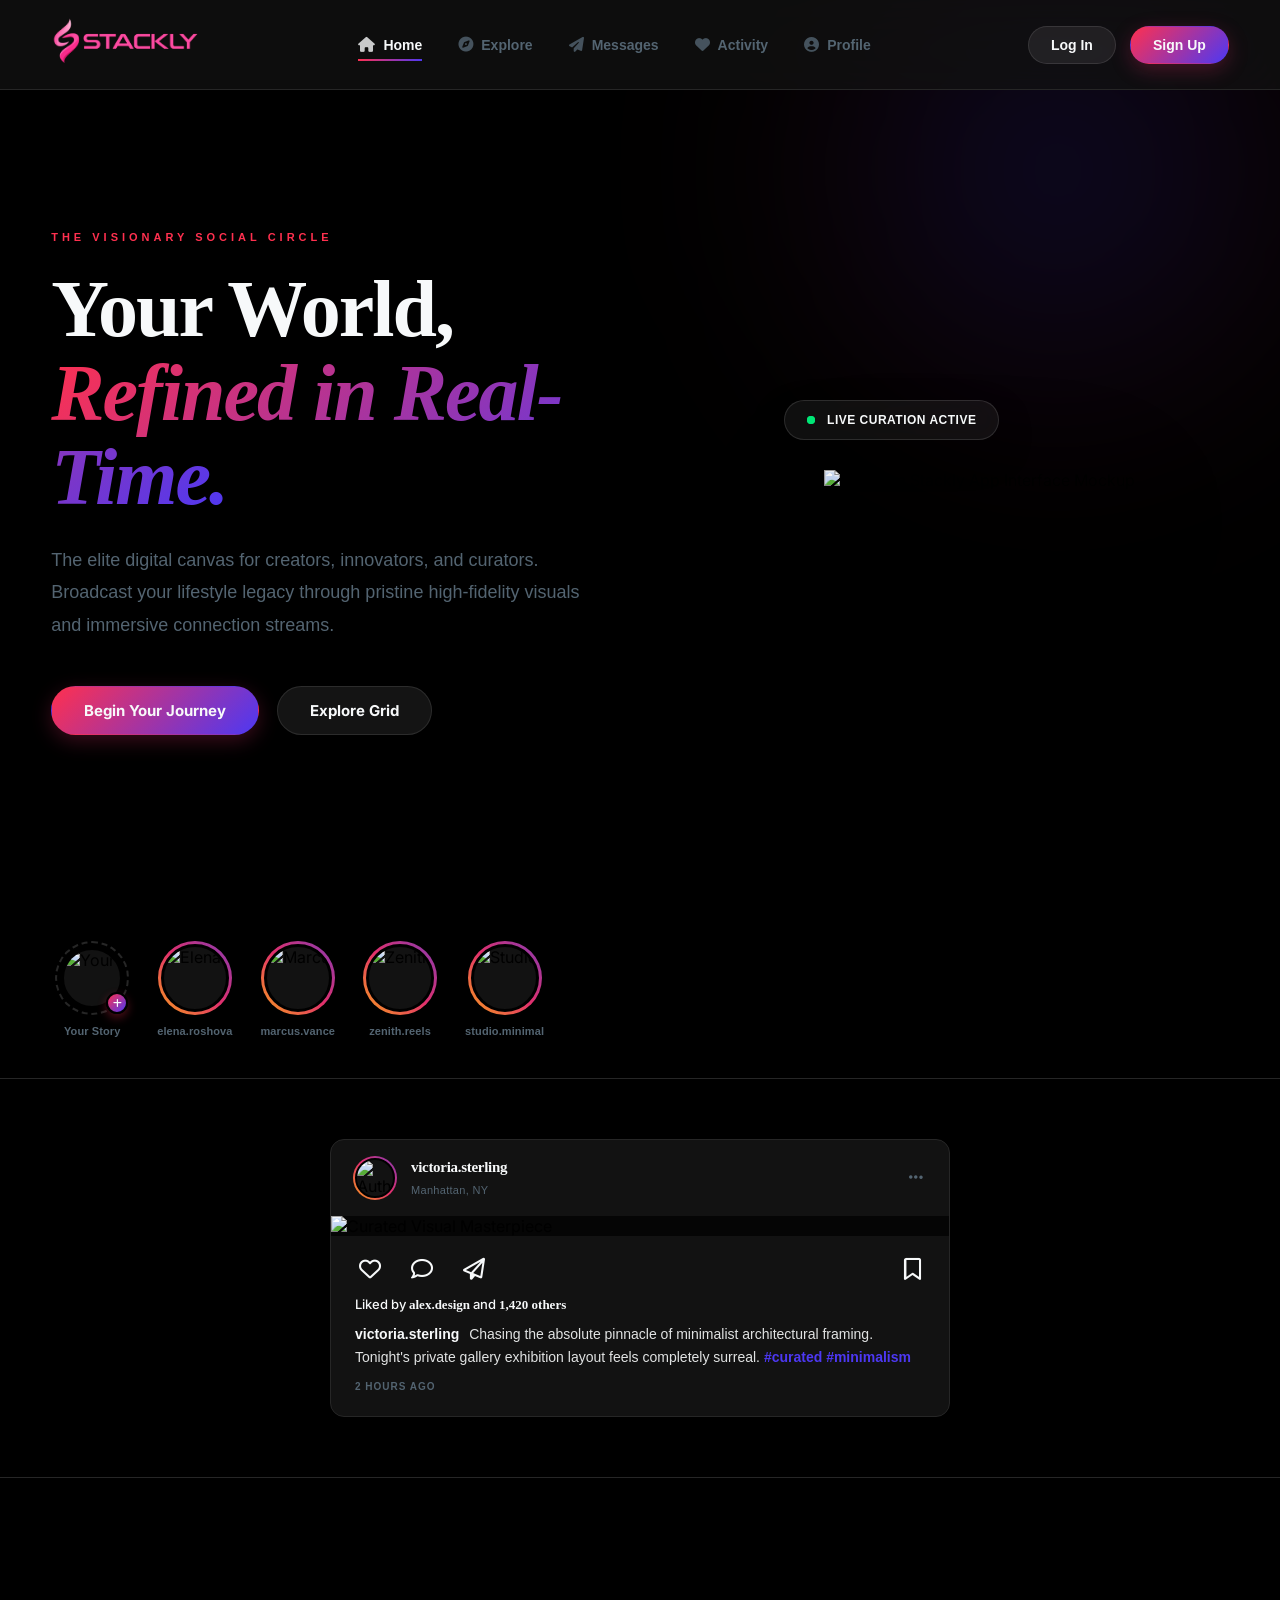
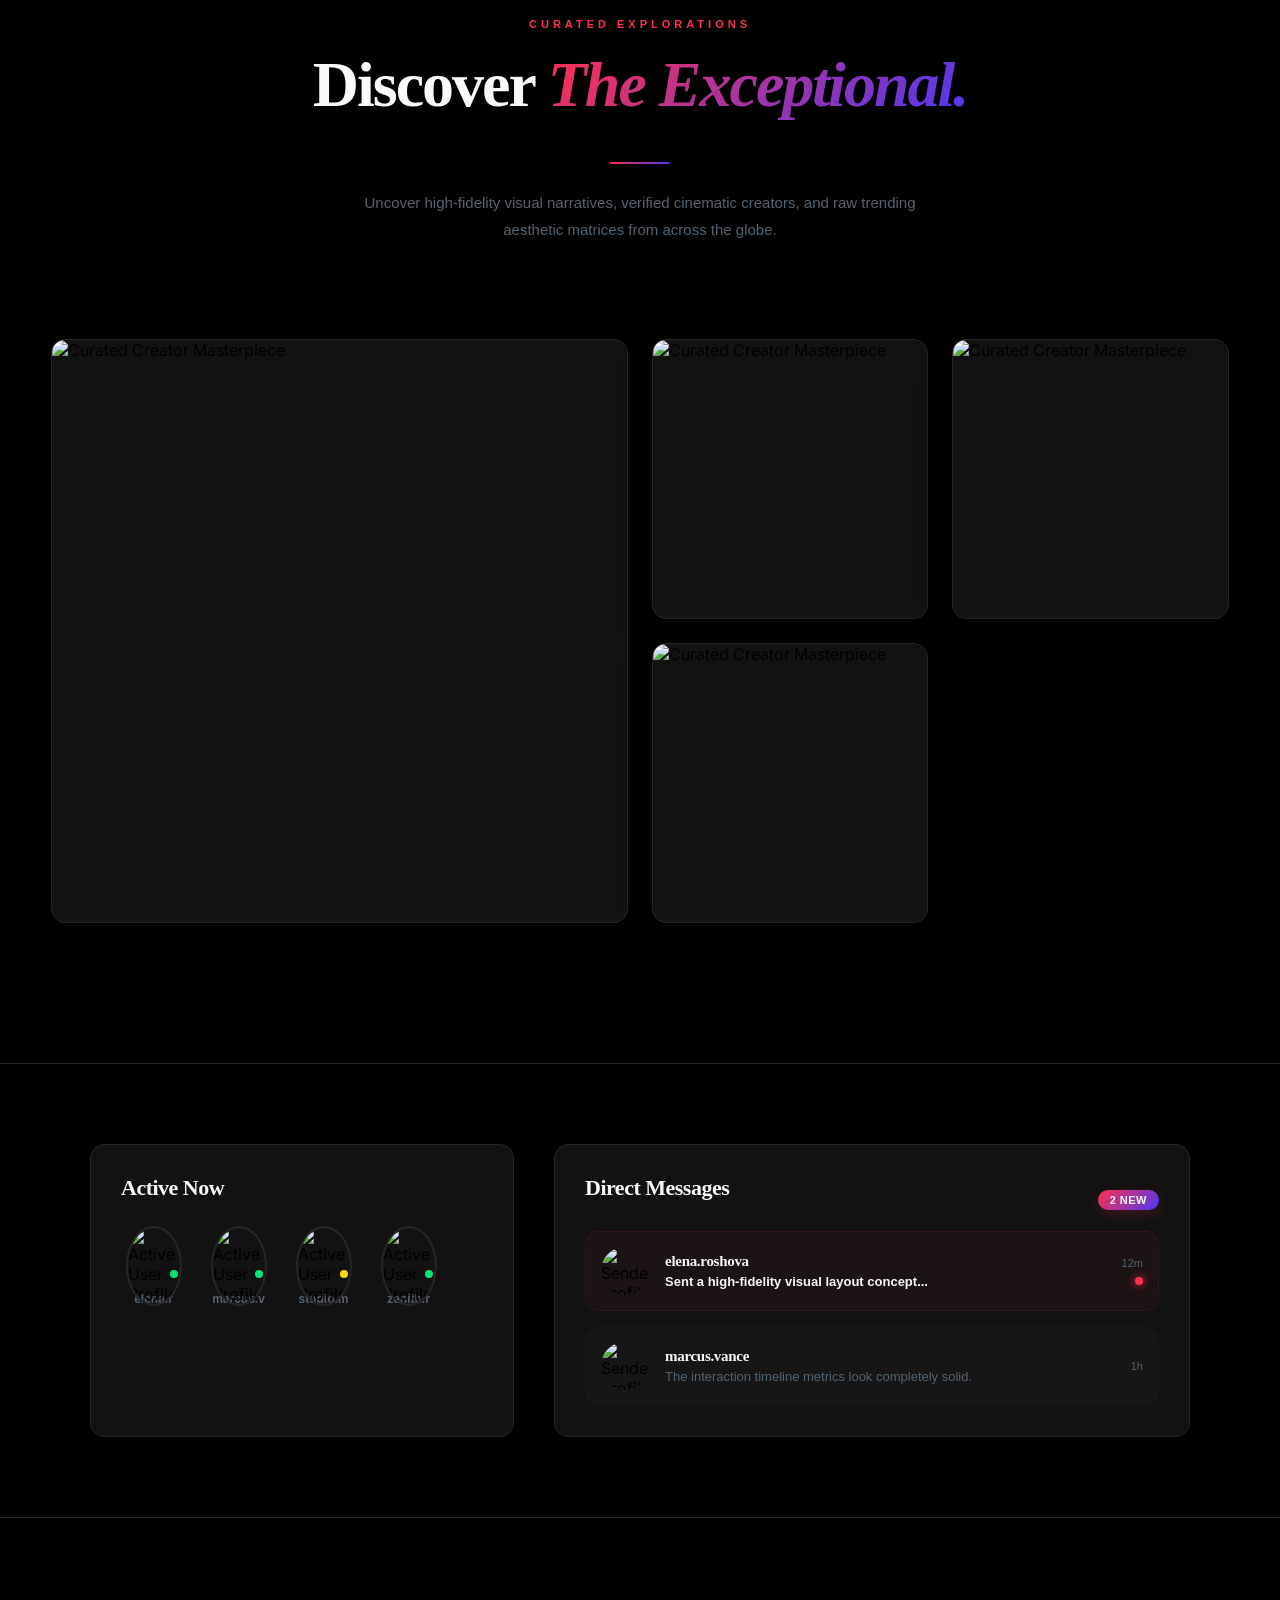
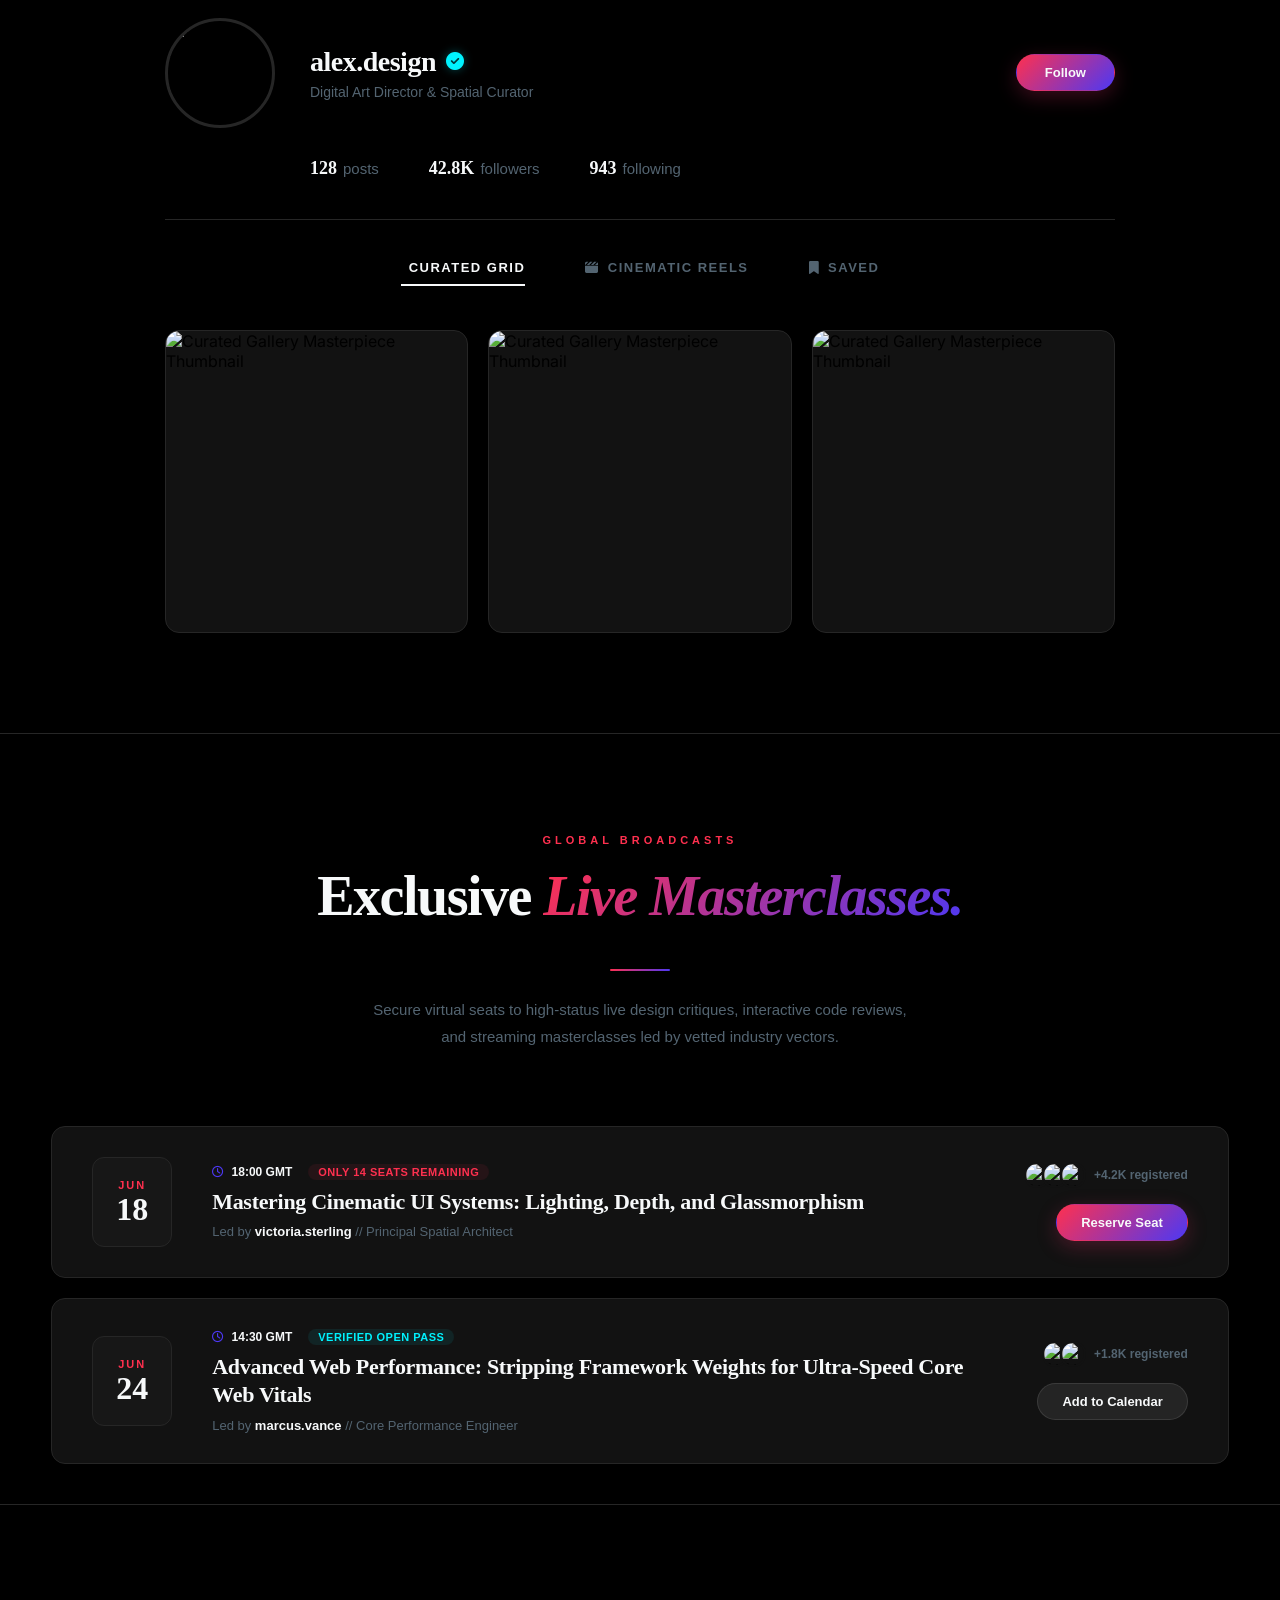
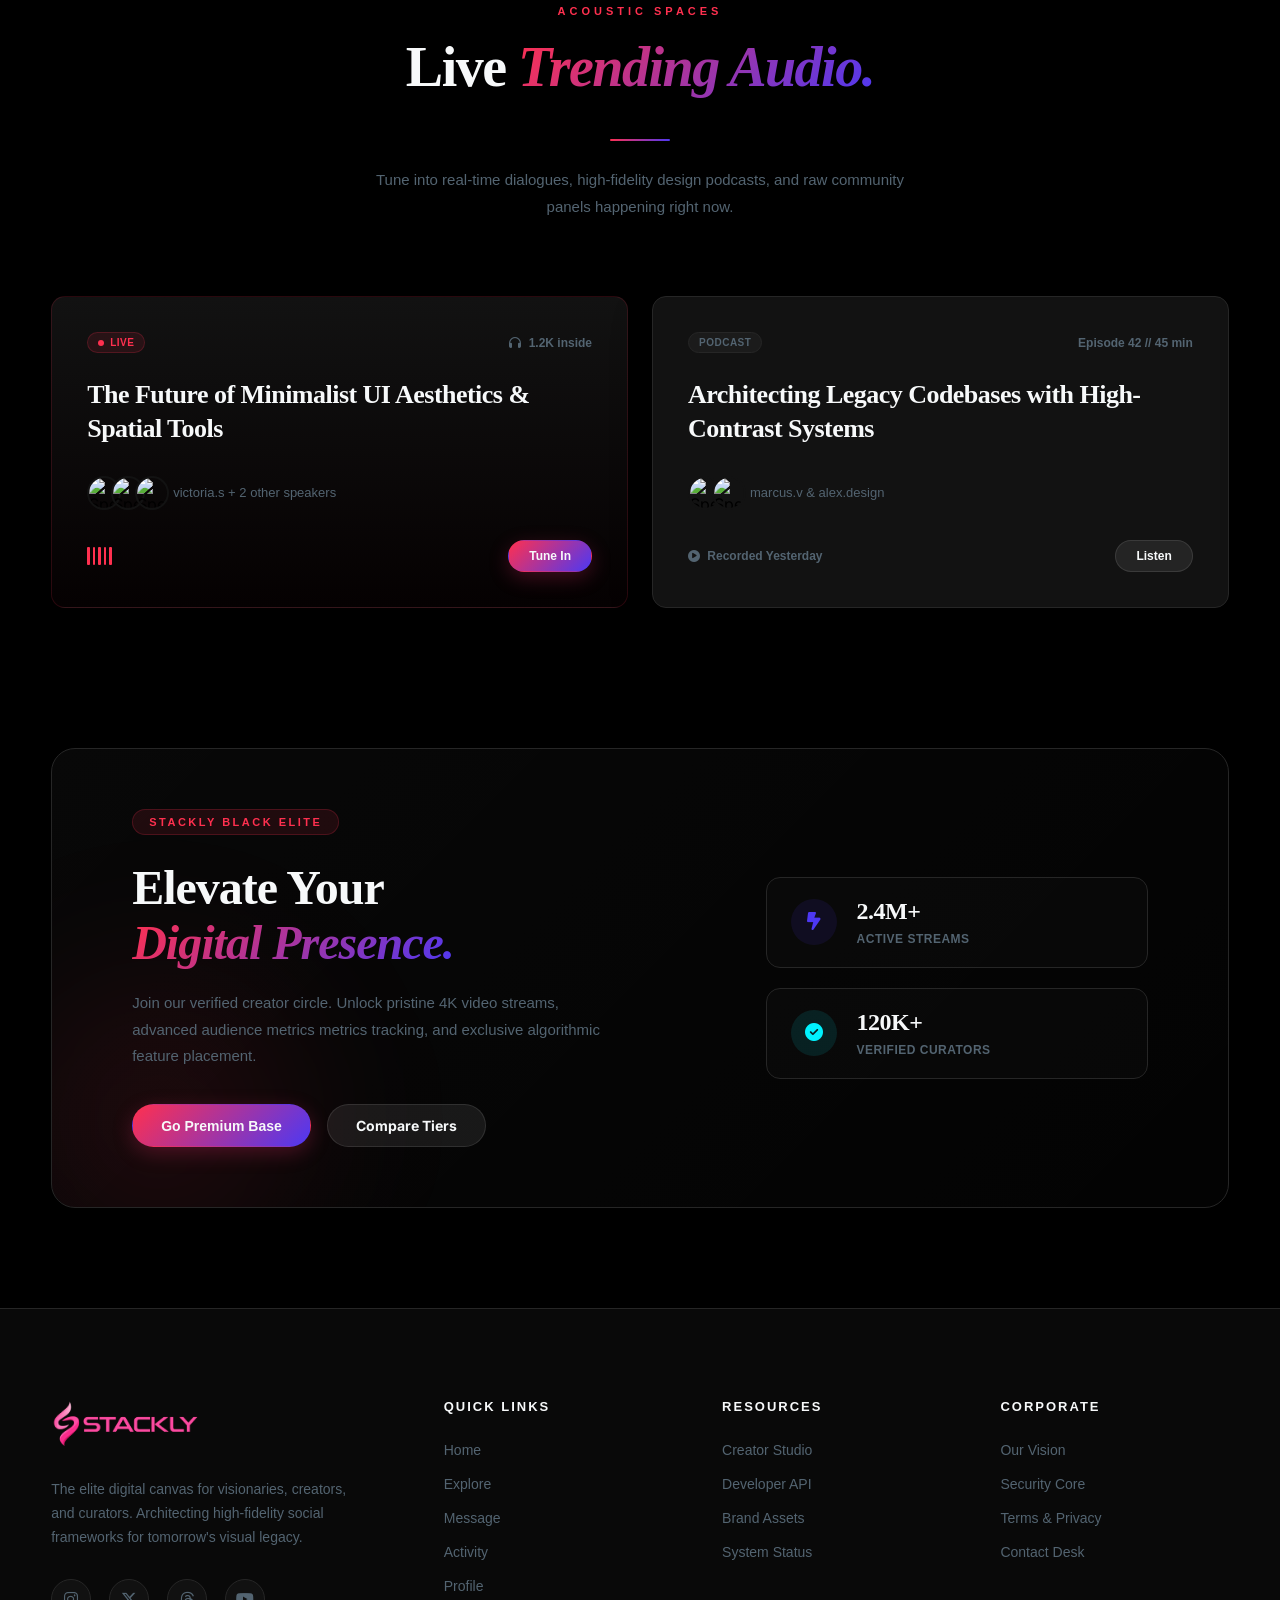
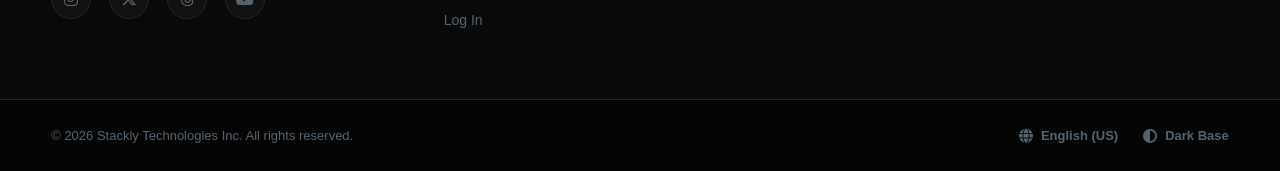
==== home 2/index.html @ 76b760c0 "Add files via upload" ====
<!DOCTYPE html>
<html lang="en">
<head>
    <meta charset="UTF-8">
  <meta name="viewport" content="width=device-width, initial-scale=1.0">
  <title>Social Media</title>
  <link rel="icon" href="../assets/bg remove.webp">

  <link rel="stylesheet" href="style.css">
  <link rel="stylesheet" href="./root.css">

  <link href="https://fonts.googleapis.com/icon?family=Material+Icons" rel="stylesheet">
  <link rel="stylesheet" href="https://cdnjs.cloudflare.com/ajax/libs/font-awesome/6.5.1/css/all.min.css">

  <link href="https://unpkg.com/aos@2.3.4/dist/aos.css" rel="stylesheet">
</head>
<body>


<!-- PREMIUM LUXURY APPLICATION NAVIGATION CANVAS -->
<header class="app-premium-header">
    <div class="header-glass-backdrop">
        <div class="header-layout-wrapper">
            
            <!-- Luxury Branding Anchor -->
            <div class="app-logo-node">
                <a href="index.html" class="app-logo-title">
                    <img src="../assets/pink.webp" alt="logo" width="150px" height="50px">
                </a>
            </div>

            <!-- Central Navigation Path Matrix -->
            <nav class="app-navigation-deck">
                <a href="index.html" class="app-nav-link active-link-token"><i class="fa-solid fa-house"></i> Home</a>
                <a href="explore.html" class="app-nav-link"><i class="fa-solid fa-compass"></i> Explore</a>
                <a href="message.html" class="app-nav-link"><i class="fa-solid fa-paper-plane"></i> Messages</a>
                <a href="activity.html" class="app-nav-link"><i class="fa-solid fa-heart"></i> Activity</a>
                <a href="profile.html" class="app-nav-link"><i class="fa-solid fa-circle-user"></i> Profile</a>
            </nav>

            <!-- Right Profile Utility & Call-To-Actions Desk -->
            <div class="app-action-desk">
                <a href="log.html" class="btn-social-base btn-app-secondary">Log In</a>
                <a href="log.html" class="btn-social-base btn-app-primary">Sign Up</a>
                
                <!-- Modern Minimalist Mobile Menu Toggle Vector Button -->
                <button class="mobile-menu-hamburger" id="mobileHamburger" aria-label="Toggle App Navigation Menu">
                    <span class="burger-bar-line"></span>
                    <span class="burger-bar-line"></span>
                    <span class="burger-bar-line"></span>
                </button>
            </div>

        </div>
    </div>
</header>








<!-- ULTRA-PREMIUM DIGITAL CANVAS HERO STAGE -->
<section class="app-premium-hero">
    <!-- Sophisticated Deep Ambient Lighting Mesh -->
    <div class="hero-atmospheric-glow"></div>
    
    <div class="hero-layout-wrapper">
        
        <!-- Left Column: High-Status Editorial Text Panel Deck -->
        <div class="hero-narrative-deck" data-aos="fade-up" data-aos-duration="1200">
            <span class="hero-micro-tag">The Visionary Social Circle</span>
            <h1 class="hero-title">Your World, <br><span>Refined in Real-Time.</span></h1>
            <p class="hero-description">
                The elite digital canvas for creators, innovators, and curators. Broadcast your lifestyle legacy through pristine high-fidelity visuals and immersive connection streams.
            </p>
            <div class="hero-action-row">
                <a href="#" class="btn-social-base btn-app-primary">Begin Your Journey</a>
                <a href="#" class="btn-social-base btn-app-secondary">Explore Grid</a>
            </div>
        </div>

        <!-- Right Column: Asymmetric Floating App Interface Mockup Frame -->
        <div class="hero-visual-canvas" data-aos="fade-left" data-aos-delay="200" data-aos-duration="1200">
            <div class="mockup-frame-container">
                <img src="./hero-phone-mockup.webp" alt="Premium Stackly App Interface Mockup" class="floating-ui-frame">
                <!-- Interactive Gloss Floating Metric Indicator Badge -->
                <div class="hero-floating-badge-glass" data-aos="zoom-in" data-aos-delay="600">
                    <div class="badge-pulse-node"></div>
                    <span>Live Curation Active</span>
                </div>
            </div>
        </div>

    </div>
</section>









<!-- ULTRA-PREMIUM ACTIVE STORY CAROUSEL TRAY -->
<section class="app-premium-stories">
    <div class="stories-layout-wrapper">
        <div class="stories-container">
            
            <!-- Story Node 1 (Me/Create Slot) -->
            <div class="story-node" data-aos="fade-up" data-aos-duration="800">
                <div class="user-story-ring creator-add-state">
                    <img src="./avatar1.webp" alt="Your Profile Status">
                    <div class="create-badge-plus"><i class="fa-solid fa-plus"></i></div>
                </div>
                <span class="story-user-name">Your Story</span>
            </div>

            <!-- Story Node 2 -->
            <div class="story-node" data-aos="fade-up" data-aos-duration="800" data-aos-delay="100">
                <div class="user-story-ring">
                    <img src="./avatar2.webp" alt="Elena Roshova Profile Status">
                </div>
                <span class="story-user-name">elena.roshova</span>
            </div>

            <!-- Story Node 3 -->
            <div class="story-node" data-aos="fade-up" data-aos-duration="800" data-aos-delay="200">
                <div class="user-story-ring">
                    <img src="./avatar3.webp" alt="Marcus Vance Profile Status">
                </div>
                <span class="story-user-name">marcus.vance</span>
            </div>

            <!-- Story Node 4 -->
            <div class="story-node" data-aos="fade-up" data-aos-duration="800" data-aos-delay="300">
                <div class="user-story-ring">
                    <img src="./avatar4.webp" alt="Zenith Reels Profile Status">
                </div>
                <span class="story-user-name">zenith.reels</span>
            </div>

            <!-- Story Node 5 -->
            <div class="story-node" data-aos="fade-up" data-aos-duration="800" data-aos-delay="400">
                <div class="user-story-ring">
                    <img src="./avatar1.webp" alt="Studio Minimal Profile Status">
                </div>
                <span class="story-user-name">studio.minimal</span>
            </div>

        </div>
    </div>
</section>








<!-- ULTRA-PREMIUM SOCIAL MEDIA FEED CARD MATRIX -->
<section class="app-feed-matrix">
    <div class="feed-layout-track">

        <!-- Individual Social Post Card Frame Container -->
        <div class="app-feed-card" data-aos="fade-up" data-aos-duration="1000">
            
            <!-- Post Header Identity Row -->
            <div class="card-identity-header">
                <div class="user-story-ring miniature-ring-state">
                    <img src="./avatar2.webp" alt="Author Identity View">
                </div>
                <div class="identity-meta">
                    <h4>victoria.sterling</h4>
                    <span>Manhattan, NY</span>
                </div>
                <button class="card-utility-trigger" aria-label="Post Action Utilities">
                    <i class="fa-solid fa-ellipsis"></i>
                </button>
            </div>

            <!-- Core Uploaded Media Asset Viewport Wrapper -->
            <div class="card-media-display" id="postMediaFrame">
                <img src="./premium-post-asset.webp" alt="Curated Visual Masterpiece" class="main-uploaded-media">
                <!-- Large Center Overlay Icon for Animated Pop Effects -->
                <div class="center-heart-overlay"><i class="fa-solid fa-heart"></i></div>
            </div>

            <!-- Interactive Metrics & Action Control Desk Row -->
            <div class="card-interaction-bar">
                <div class="left-actions-group">
                    <button class="interaction-btn btn-like" id="likeButton" aria-label="Like Post">
                        <i class="fa-regular fa-heart"></i>
                    </button>
                    <button class="interaction-btn" aria-label="Comment on Post">
                        <i class="fa-regular fa-comment"></i>
                    </button>
                    <button class="interaction-btn" aria-label="Share Post">
                        <i class="fa-regular fa-paper-plane"></i>
                    </button>
                </div>
                <button class="interaction-btn bookmark-btn" aria-label="Bookmark Post">
                    <i class="fa-regular fa-bookmark"></i>
                </button>
            </div>

            <!-- Post Text Narrative Caption Content Deck -->
            <div class="card-caption-deck">
                <div class="likes-count-tracking">Liked by <span>alex.design</span> and <span>1,420 others</span></div>
                <p class="caption-text-body">
                    <strong>victoria.sterling</strong> Chasing the absolute pinnacle of minimalist architectural framing. Tonight's private gallery exhibition layout feels completely surreal. <span>#curated #minimalism</span>
                </p>
                <div class="timestamp-tracking-node">2 HOURS AGO</div>
            </div>

        </div>

    </div>
</section>









<!-- ULTRA-PREMIUM DISCOVER MATRIX GRID -->
<section class="app-discover-canvas">
    
    <!-- Perfectly Centered Luxury Section Header Deck -->
    <div class="discover-header-deck" data-aos="fade-up" data-aos-duration="1000">
        <span class="discover-micro-tag">Curated Explorations</span>
        <h2>Discover <span>The Exceptional.</span></h2>
        <div class="discover-line-separator"></div>
        <p>Uncover high-fidelity visual narratives, verified cinematic creators, and raw trending aesthetic matrices from across the globe.</p>
    </div>

    <!-- Asymmetric Luxury Discovery Grid Matrix -->
    <div class="discover-grid-matrix">

        <!-- Grid Creator Item 1 (Oversized Highlight Feature Box) -->
        <div class="discover-grid-item feature-large-item" data-aos="zoom-in" data-aos-duration="1000">
            <img src="./discover-asset1.webp" alt="Curated Creator Masterpiece" class="discover-media">
            <div class="discover-card-overlay">
                <div class="creator-badge-meta">
                    <img src="./avatar2.webp" alt="Creator Profile" class="creator-avatar-micro">
                    <div class="creator-name-stack">
                        <h4>elena.roshova</h4>
                        <span>Active Stream // Live Now</span>
                    </div>
                </div>
                <button class="btn-social-base btn-app-primary micro-btn-token">View Live</button>
            </div>
        </div>

        <!-- Grid Creator Item 2 -->
        <div class="discover-grid-item" data-aos="fade-up" data-aos-duration="1000" data-aos-delay="100">
            <img src="./discover-asset2.webp" alt="Curated Creator Masterpiece" class="discover-media">
            <div class="discover-card-overlay">
                <div class="creator-badge-meta">
                    <img src="./avatar3.webp" alt="Creator Profile" class="creator-avatar-micro">
                    <div class="creator-name-stack">
                        <h4>marcus.vance</h4>
                        <span>14.2K Interactions</span>
                    </div>
                </div>
            </div>
        </div>

        <!-- Grid Creator Item 3 -->
        <div class="discover-grid-item" data-aos="fade-up" data-aos-duration="1000" data-aos-delay="200">
            <img src="./discover-asset3.webp" alt="Curated Creator Masterpiece" class="discover-media">
            <div class="discover-card-overlay">
                <div class="creator-badge-meta">
                    <img src="./avatar1.webp" alt="Creator Profile" class="creator-avatar-micro">
                    <div class="creator-name-stack">
                        <h4>studio.minimal</h4>
                        <span>Trending Aesthetic</span>
                    </div>
                </div>
            </div>
        </div>

        <!-- Grid Creator Item 4 -->
        <div class="discover-grid-item" data-aos="fade-up" data-aos-duration="1000" data-aos-delay="300">
            <img src="./discover-asset4.webp" alt="Curated Creator Masterpiece" class="discover-media">
            <div class="discover-card-overlay">
                <div class="creator-badge-meta">
                    <img src="./avatar4.webp" alt="Creator Profile" class="creator-avatar-micro">
                    <div class="creator-name-stack">
                        <h4>zenith.reels</h4>
                        <span>Cinematic Cut</span>
                    </div>
                </div>
            </div>
        </div>

    </div>
</section>








<!-- ULTRA-PREMIUM LIVE CONNECT INTERACTION HUB -->
<section class="app-messaging-canvas">
    <div class="messaging-layout-wrapper">
        
        <!-- Left Wing: Active Online Connections Row Panel -->
        <div class="active-connections-deck" data-aos="fade-right" data-aos-duration="1000">
            <h3 class="messaging-panel-title">Active Now</h3>
            <div class="connections-scroll-track">
                
                <!-- Connection Item 1 -->
                <div class="connection-status-node">
                    <div class="avatar-status-wrapper">
                        <img src="./avatar2.webp" alt="Active User Profile" class="status-avatar">
                        <div class="status-indicator-dot online-state"></div>
                    </div>
                    <span class="connection-user-tag">elena.r</span>
                </div>

                <!-- Connection Item 2 -->
                <div class="connection-status-node">
                    <div class="avatar-status-wrapper">
                        <img src="./avatar3.webp" alt="Active User Profile" class="status-avatar">
                        <div class="status-indicator-dot online-state"></div>
                    </div>
                    <span class="connection-user-tag">marcus.v</span>
                </div>

                <!-- Connection Item 3 -->
                <div class="connection-status-node">
                    <div class="avatar-status-wrapper">
                        <img src="./avatar1.webp" alt="Active User Profile" class="status-avatar">
                        <div class="status-indicator-dot away-state"></div>
                    </div>
                    <span class="connection-user-tag">studio.m</span>
                </div>

                <!-- Connection Item 4 -->
                <div class="connection-status-node">
                    <div class="avatar-status-wrapper">
                        <img src="./avatar4.webp" alt="Active User Profile" class="status-avatar">
                        <div class="status-indicator-dot online-state"></div>
                    </div>
                    <span class="connection-user-tag">zenith.r</span>
                </div>

            </div>
        </div>

        <!-- Right Wing: Curated Inbox Message Pipeline -->
        <div class="inbox-preview-deck" data-aos="fade-left" data-aos-duration="1000">
            <div class="inbox-header-row">
                <h3 class="messaging-panel-title">Direct Messages</h3>
                <span class="unread-requests-badge">2 New</span>
            </div>

            <div class="inbox-stream-track">
                
                <!-- Message Row Item 1 -->
                <div class="inbox-message-row unread-message-state" data-aos="fade-up" data-aos-duration="800" data-aos-anchor-placement="top-bottom">
                    <img src="./avatar2.webp" alt="Sender Profile Avatar" class="inbox-sender-avatar">
                    <div class="message-text-metadata">
                        <h4>elena.roshova</h4>
                        <p class="message-snippet-text">Sent a high-fidelity visual layout concept...</p>
                    </div>
                    <div class="message-metrics-node">
                        <span class="message-timestamp">12m</span>
                        <div class="unread-attention-indicator"></div>
                    </div>
                </div>

                <!-- Message Row Item 2 -->
                <div class="inbox-message-row" data-aos="fade-up" data-aos-duration="800" data-aos-delay="100" data-aos-anchor-placement="top-bottom">
                    <img src="./avatar3.webp" alt="Sender Profile Avatar" class="inbox-sender-avatar">
                    <div class="message-text-metadata">
                        <h4>marcus.vance</h4>
                        <p class="message-snippet-text">The interaction timeline metrics look completely solid.</p>
                    </div>
                    <div class="message-metrics-node">
                        <span class="message-timestamp">1h</span>
                    </div>
                </div>

            </div>
        </div>

    </div>
</section>









<!-- ULTRA-PREMIUM CREATOR PROFILE SHOWCASE CANVAS -->
<section class="app-profile-showcase">
    <div class="profile-layout-wrapper">
        
        <!-- Premium Creator Bio & Stats Matrix Header Deck -->
        <div class="creator-bio-deck" data-aos="fade-up" data-aos-duration="1000">
            <div class="bio-identity-row">
                <img src="./avatar1.webp" alt="Verified Master Creator Profile" class="bio-avatar-large">
                <div class="bio-name-stack">
                    <div class="name-verified-row">
                        <h2>alex.design</h2>
                        <i class="fa-solid fa-circle-check verified-badge-icon" aria-label="Verified Creator Account"></i>
                    </div>
                    <span class="bio-curator-title">Digital Art Director & Spatial Curator</span>
                </div>
                <button class="btn-social-base btn-app-primary bio-follow-btn">Follow</button>
            </div>

            <!-- Precision Metric Layout Counters Group -->
            <div class="bio-stats-counter-row">
                <div class="metric-counter-node"><strong>128</strong> <span>posts</span></div>
                <div class="metric-counter-node"><strong>42.8K</strong> <span>followers</span></div>
                <div class="metric-counter-node"><strong>943</strong> <span>following</span></div>
            </div>
        </div>

        <!-- Classy Minimalist Layout Feed Tab Navigators -->
        <div class="profile-feed-nav-tabs" data-aos="fade-up" data-aos-duration="1000" data-aos-delay="100">
            <button class="tab-trigger-link active-tab-token"><i class="fa-solid fa-grid-2x2"></i> Curated Grid</button>
            <button class="tab-trigger-link"><i class="fa-solid fa-clapperboard"></i> Cinematic Reels</button>
            <button class="tab-trigger-link"><i class="fa-solid fa-bookmark"></i> Saved</button>
        </div>

        <!-- Media Portfolio Thumbnail Matrix Grid -->
        <div class="profile-portfolio-grid">
            
            <!-- Portfolio Item 1 -->
            <div class="portfolio-grid-item" data-aos="zoom-in" data-aos-duration="800" data-aos-delay="100">
                <img src="./discover-asset1.webp" alt="Curated Gallery Masterpiece Thumbnail" class="portfolio-media">
                <div class="portfolio-hover-overlay">
                    <div class="hover-metric-row">
                        <span><i class="fa-solid fa-heart"></i> 3.4K</span>
                        <span><i class="fa-solid fa-comment"></i> 218</span>
                    </div>
                </div>
            </div>

            <!-- Portfolio Item 2 -->
            <div class="portfolio-grid-item" data-aos="zoom-in" data-aos-duration="800" data-aos-delay="200">
                <img src="./discover-asset2.webp" alt="Curated Gallery Masterpiece Thumbnail" class="portfolio-media">
                <div class="portfolio-hover-overlay">
                    <div class="hover-metric-row">
                        <span><i class="fa-solid fa-heart"></i> 1.9K</span>
                        <span><i class="fa-solid fa-comment"></i> 94</span>
                    </div>
                </div>
            </div>

            <!-- Portfolio Item 3 -->
            <div class="portfolio-grid-item" data-aos="zoom-in" data-aos-duration="800" data-aos-delay="300">
                <img src="./discover-asset3.webp" alt="Curated Gallery Masterpiece Thumbnail" class="portfolio-media">
                <div class="portfolio-hover-overlay">
                    <div class="hover-metric-row">
                        <span><i class="fa-solid fa-heart"></i> 5.2K</span>
                        <span><i class="fa-solid fa-comment"></i> 412</span>
                    </div>
                </div>
            </div>

        </div>

    </div>
</section>









<section class="app-events-showcase">
    <div class="events-layout-wrapper">

        <div class="events-header-deck" data-aos="fade-up" data-aos-duration="1000">
            <span class="events-micro-tag">Global Broadcasts</span>
            <h2>Exclusive <span>Live Masterclasses.</span></h2>
            <div class="events-line-separator"></div>
            <p>Secure virtual seats to high-status live design critiques, interactive code reviews, and streaming masterclasses led by vetted industry vectors.</p>
        </div>

        <div class="events-stream-track">

            <div class="event-stream-card" data-aos="fade-up" data-aos-duration="1000">
                <div class="event-calendar-badge">
                    <span class="calendar-month">JUN</span>
                    <span class="calendar-day">18</span>
                </div>

                <div class="event-details-stack">
                    <div class="event-meta-top">
                        <span class="event-time-tag"><i class="fa-regular fa-clock"></i> 18:00 GMT</span>
                        <span class="event-seats-tag">Only 14 Seats Remaining</span>
                    </div>
                    <h3 class="event-display-title">Mastering Cinematic UI Systems: Lighting, Depth, and Glassmorphism</h3>
                    <p class="event-speaker-bio">Led by <strong>victoria.sterling</strong> // Principal Spatial Architect</p>
                </div>

                <div class="event-action-deck">
                    <div class="registered-users-avatars">
                        <img src="./avatar2.webp" alt="Attendee" class="attendee-micro">
                        <img src="./avatar3.webp" alt="Attendee" class="attendee-micro">
                        <img src="./avatar4.webp" alt="Attendee" class="attendee-micro">
                        <span class="attendee-count-label">+4.2K registered</span>
                    </div>
                    <button class="btn-social-base btn-app-primary event-reserve-btn">Reserve Seat</button>
                </div>
            </div>

            <div class="event-stream-card" data-aos="fade-up" data-aos-duration="1000" data-aos-delay="100">
                <div class="event-calendar-badge">
                    <span class="calendar-month">JUN</span>
                    <span class="calendar-day">24</span>
                </div>

                <div class="event-details-stack">
                    <div class="event-meta-top">
                        <span class="event-time-tag"><i class="fa-regular fa-clock"></i> 14:30 GMT</span>
                        <span class="event-seats-tag verified-seats">Verified Open Pass</span>
                    </div>
                    <h3 class="event-display-title">Advanced Web Performance: Stripping Framework Weights for Ultra-Speed Core Web Vitals</h3>
                    <p class="event-speaker-bio">Led by <strong>marcus.vance</strong> // Core Performance Engineer</p>
                </div>

                <div class="event-action-deck">
                    <div class="registered-users-avatars">
                        <img src="./avatar1.webp" alt="Attendee" class="attendee-micro">
                        <img src="./avatar3.webp" alt="Attendee" class="attendee-micro">
                        <span class="attendee-count-label">+1.8K registered</span>
                    </div>
                    <button class="btn-social-base btn-app-secondary event-reserve-btn">Add to Calendar</button>
                </div>
            </div>

        </div>

    </div>
</section>









<section class="app-audio-showcase">
    <div class="audio-layout-wrapper">

        <div class="audio-header-deck" data-aos="fade-up" data-aos-duration="1000">
            <span class="audio-micro-tag">Acoustic Spaces</span>
            <h2>Live <span>Trending Audio.</span></h2>
            <div class="audio-line-separator"></div>
            <p>Tune into real-time dialogues, high-fidelity design podcasts, and raw community panels happening right now.</p>
        </div>

        <div class="audio-grid-matrix">

            <div class="audio-grid-card live-room-active" data-aos="fade-up" data-aos-duration="1000" data-aos-delay="100">
                <div class="audio-card-header">
                    <span class="live-status-pill"><span class="pulse-dot"></span> LIVE</span>
                    <span class="listener-count-tag"><i class="fa-solid fa-headphones"></i> 1.2K inside</span>
                </div>
                
                <h3 class="audio-room-title">The Future of Minimalist UI Aesthetics & Spatial Tools</h3>
                
                <div class="audio-speakers-row">
                    <div class="speaker-avatar-stack">
                        <img src="./avatar1.webp" alt="Speaker" class="speaker-img">
                        <img src="./avatar2.webp" alt="Speaker" class="speaker-img">
                        <img src="./avatar3.webp" alt="Speaker" class="speaker-img">
                    </div>
                    <span class="speaker-summary-text">victoria.s + 2 other speakers</span>
                </div>

                <div class="audio-card-footer">
                    <div class="equalizer-wave-wrap">
                        <span class="eq-bar"></span>
                        <span class="eq-bar"></span>
                        <span class="eq-bar"></span>
                        <span class="eq-bar"></span>
                        <span class="eq-bar"></span>
                    </div>
                    <button class="btn-social-base btn-app-primary micro-join-btn">Tune In</button>
                </div>
            </div>

            <div class="audio-grid-card" data-aos="fade-up" data-aos-duration="1000" data-aos-delay="200">
                <div class="audio-card-header">
                    <span class="live-status-pill offline-pill">PODCAST</span>
                    <span class="listener-count-tag">Episode 42 // 45 min</span>
                </div>
                
                <h3 class="audio-room-title">Architecting Legacy Codebases with High-Contrast Systems</h3>
                
                <div class="audio-speakers-row">
                    <div class="speaker-avatar-stack">
                        <img src="./avatar4.webp" alt="Speaker" class="speaker-img">
                        <img src="./avatar1.webp" alt="Speaker" class="speaker-img">
                    </div>
                    <span class="speaker-summary-text">marcus.v & alex.design</span>
                </div>

                <div class="audio-card-footer">
                    <span class="audio-duration-meta"><i class="fa-solid fa-circle-play"></i> Recorded Yesterday</span>
                    <button class="btn-social-base btn-app-secondary micro-join-btn">Listen</button>
                </div>
            </div>

        </div>

    </div>
</section>








<!-- ULTRA-PREMIUM STATUS CANVAS (PLACEMENT: IMMEDIATELY ABOVE FOOTER) -->
<section class="app-platform-cta-stage">
    <div class="cta-layout-wrapper">
        
        <!-- Frosted Glass Action Container Frame -->
        <div class="cta-glass-card" data-aos="zoom-in" data-aos-duration="1200">
            <div class="cta-atmospheric-blur"></div>
            
            <div class="cta-content-grid">
                <!-- Left Narrative Core -->
                <div class="cta-narrative-block">
                    <span class="cta-micro-pill">Stackly Black Elite</span>
                    <h2>Elevate Your <br><span>Digital Presence.</span></h2>
                    <p class="cta-summary-text">
                        Join our verified creator circle. Unlock pristine 4K video streams, advanced audience metrics metrics tracking, and exclusive algorithmic feature placement.
                    </p>
                    <div class="cta-button-group">
                        <a href="#" class="btn-social-base btn-app-primary premium-upgrade-btn">Go Premium Base</a>
                        <a href="#" class="btn-social-base btn-app-secondary tier-learn-btn">Compare Tiers</a>
                    </div>
                </div>

                <!-- Right Micro Live Platform Metrics Deck -->
                <div class="cta-metrics-showcase">
                    
                    <!-- Metric Block 1 -->
                    <div class="platform-counter-card" data-aos="fade-up" data-aos-duration="800" data-aos-delay="200">
                        <div class="counter-icon-wrap"><i class="fa-solid fa-bolt-lightning"></i></div>
                        <div class="counter-data-stack">
                            <h3>2.4M+</h3>
                            <span>Active Streams</span>
                        </div>
                    </div>

                    <!-- Metric Block 2 -->
                    <div class="platform-counter-card" data-aos="fade-up" data-aos-duration="800" data-aos-delay="300">
                        <div class="counter-icon-wrap"><i class="fa-solid fa-circle-check"></i></div>
                        <div class="counter-data-stack">
                            <h3>120K+</h3>
                            <span>Verified Curators</span>
                        </div>
                    </div>

                </div>
            </div>

        </div>

    </div>
</section>







<!-- ULTRA-PREMIUM GLASSMORPHIC PLATFORM FOOTER DECK -->
<footer class="app-premium-footer" data-aos="fade-up" data-aos-duration="1200" data-aos-once="true">
    <div class="footer-layout-wrapper">
        
        <!-- Brand Narrative & Social Vectors Block Column -->
        <div class="footer-brand-column">
            <a href="index.html" class="app-logo-title footer-logo-override">
                <img src="../assets/pink.webp" alt="logo" width="150px" height="50px">
            </a>
            <p class="footer-brand-summary">
                The elite digital canvas for visionaries, creators, and curators. Architecting high-fidelity social frameworks for tomorrow's visual legacy.
            </p>
            <div class="footer-social-vectors-row">
                <a href="error.html" class="social-vector-link" aria-label="Follow Stackly on Instagram"><i class="fa-brands fa-instagram"></i></a>
                <a href="error.html" class="social-vector-link" aria-label="Follow Stackly on X (Twitter)"><i class="fa-brands fa-x-twitter"></i></a>
                <a href="error.html" class="social-vector-link" aria-label="Follow Stackly on Threads"><i class="fa-brands fa-threads"></i></a>
                <a href="error.html" class="social-vector-link" aria-label="Follow Stackly on YouTube"><i class="fa-brands fa-youtube"></i></a>
            </div>
        </div>

        <!-- Links Directory Track Column 1 -->
        <div class="footer-links-column">
            <h4 class="footer-group-title">Quick Links</h4>
            <ul class="footer-links-list">
                <li><a href="index.html">Home</a></li>
                <li><a href="explore.html">Explore</a></li>
                <li><a href="message.html">Message</a></li>
                <li><a href="activity.html">Activity</a></li>
                <li><a href="profile.html">Profile</a></li>
                <li><a href="log.html">Log In</a></li>
            </ul>
        </div>

        <!-- Links Directory Track Column 2 -->
        <div class="footer-links-column">
            <h4 class="footer-group-title">Resources</h4>
            <ul class="footer-links-list">
                <li><a href="error.html">Creator Studio</a></li>
                <li><a href="error.html">Developer API</a></li>
                <li><a href="error.html">Brand Assets</a></li>
                <li><a href="error.html">System Status</a></li>
            </ul>
        </div>

        <!-- Links Directory Track Column 3 -->
        <div class="footer-links-column">
            <h4 class="footer-group-title">Corporate</h4>
            <ul class="footer-links-list">
                <li><a href="error.html">Our Vision</a></li>
                <li><a href="error.html">Security Core</a></li>
                <li><a href="error.html">Terms & Privacy</a></li>
                <li><a href="error.html">Contact Desk</a></li>
            </ul>
        </div>

    </div>

    <!-- Symmetrical Hairline Copyright Baseline Bar -->
    <div class="footer-baseline-bar">
        <div class="baseline-layout-wrapper">
            <span class="copyright-legal-text">&copy; 2026 Stackly Technologies Inc. All rights reserved.</span>
            <div class="baseline-utility-row">
                <button class="footer-utility-trigger"><i class="fa-solid fa-globe"></i> English (US)</button>
                <button class="footer-utility-trigger"><i class="fa-solid fa-circle-half-stroke"></i> Dark Base</button>
            </div>
        </div>
    </div>
</footer>









    <script src="script.js"></script>

  <script src="https://unpkg.com/aos@2.3.4/dist/aos.js"></script>

  <script>
    AOS.init({
      duration: 900,
      easing: 'ease-in-out',
      once: true,
    });

    // data-aos="fade-up"
    // fade-up, fade-down, fade-left, fade-right, zoom-in,	slide-up, flip-left	

  </script>

    
</body>
</html>
---- home 2/style.css ----
/* ==========================================================================
   ULTRA-PREMIUM & LUXURIOUS HEADER CORE MODULAR CSS
   ========================================================================== */

/* Typography Assignments: Serifs map onto your luxury corporate branding explicitly */
.app-premium-header .app-logo-title,
.app-premium-header .app-logo-title span {
    font-family: 'Playfair Display', serif !important;
}

/* Sans-serif pairing rules for crisp, scannable interactive navigation tracks */
.app-premium-header .app-nav-link,
.app-premium-header .btn-social-base {
    font-family: 'Plus Jakarta Sans', sans-serif !important;
}

.app-premium-header {
    position: fixed;
    top: 0;
    left: 0;
    width: 100%;
    z-index: 1000;
    opacity: 0; 
    transform: translateY(-15px);
    /* Accelerated hardware transition sequence executing on runtime load */
    transition: transform 0.8s cubic-bezier(0.16, 1, 0.3, 1), opacity 0.8s cubic-bezier(0.16, 1, 0.3, 1);
}

/* Glassmorphic Fluid Layer Base Frame Alignment */
.header-glass-backdrop {
    background: rgba(18, 18, 18, 0.75); /* Deep midnight slate frosted canvas overlay */
    backdrop-filter: blur(25px);
    -webkit-backdrop-filter: blur(25px);
    border-bottom: 1px solid var(--border-dark);
    padding: 16px 0;
    transition: background-color 0.4s ease, padding 0.4s ease;
}

.header-layout-wrapper {
    width: 92%;
    max-width: 1400px;
    margin: 0 auto;
    display: flex;
    justify-content: space-between;
    align-items: center;
}

/* Symmetrical Typography Kerning Weights */
.app-logo-title {
    font-size: 26px;
    font-weight: 900;
    color: var(--text-dark-pure);
    text-decoration: none;
    letter-spacing: -1px;
}

.app-logo-title span {
    color: var(--brand-vibrant);
    font-style: italic;
    font-weight: 700;
}

/* ==========================================================================
   NAVIGATION CODES & DYNAMIC UNDERLINE INDICATOR MATRICES
   ========================================================================== */
.app-navigation-deck {
    display: flex;
    align-items: center;
    gap: 36px;
}

.app-nav-link {
    font-size: 14px;
    font-weight: 600;
    color: var(--text-secondary);
    text-decoration: none;
    display: inline-flex;
    align-items: center;
    gap: 8px;
    padding: 6px 0;
    position: relative;
    transition: color 0.3s cubic-bezier(0.16, 1, 0.3, 1);
}

.app-nav-link i {
    font-size: 15px;
    opacity: 0.8;
}

/* Modern Minimalist Gradient Action Underline Trace */
.app-nav-link::after {
    content: '';
    position: absolute;
    bottom: -2px;
    left: 0;
    width: 100%;
    height: 2px;
    background: var(--btn-primary-bg);
    transform: scaleX(0);
    transform-origin: left;
    transition: transform 0.4s cubic-bezier(0.16, 1, 0.3, 1);
}

.app-nav-link:hover,
.app-nav-link.active-link-token {
    color: var(--text-dark-pure);
}

.app-nav-link:hover::after,
.app-nav-link.active-link-token::after {
    transform: scaleX(1);
}

/* ==========================================================================
   UTILITY ACTION DESK BUTTON INJECTIONS
   ========================================================================== */
.app-action-desk {
    display: flex;
    align-items: center;
    gap: 14px;
}

.btn-social-base {
    font-size: var(--btn-font-size);
    font-weight: var(--btn-font-weight);
    padding: 10px 22px;
    border-radius: var(--btn-radius);
    display: inline-flex;
    align-items: center;
    justify-content: center;
    cursor: pointer;
    text-decoration: none;
    border: 1px solid transparent;
    user-select: none;
    transition: transform 0.3s cubic-bezier(0.16, 1, 0.3, 1), box-shadow 0.3s ease, background-color 0.3s ease;
}

.btn-app-primary {
    background: var(--btn-primary-bg);
    color: var(--btn-primary-text);
    box-shadow: 0 6px 20px var(--btn-primary-shadow);
}

.btn-app-primary:hover {
    transform: translateY(-2px) scale(1.02);
    box-shadow: 0 12px 24px var(--btn-primary-shadow-hover);
}

.btn-app-secondary {
    background-color: var(--btn-secondary-bg-dark);
    border-color: var(--btn-secondary-border-dark);
    color: var(--btn-secondary-text-dark);
}

.btn-app-secondary:hover {
    background-color: rgba(255, 255, 255, 0.15);
    transform: translateY(-1px);
}

/* ==========================================================================
   HAMBURGER RIGID BAR LINE PACK MECHANICS
   ========================================================================== */
.mobile-menu-hamburger {
    display: none;
    background: transparent;
    border: none;
    cursor: pointer;
    flex-direction: column;
    gap: 6px;
    padding: 8px;
    z-index: 1100;
}

.burger-bar-line {
    width: 24px;
    height: 2px;
    background-color: var(--text-dark-pure);
    display: block;
    transform-origin: center;
    transition: transform 0.4s cubic-bezier(0.16, 1, 0.3, 1), opacity 0.3s ease, background-color 0.3s ease;
}

/* ==========================================================================
   STRICT 768px LUXURY MEDIA QUERY REFLOW (Curtain Slate Open Panel)
   ========================================================================== */
@media (max-width: 768px) {
    .mobile-menu-hamburger {
        display: flex; /* Activate toggle vector engine visibility */
    }

    /* Convert standard track options list into a gorgeous full screen slide curtain layout */
    .app-navigation-deck {
        position: fixed;
        top: 0;
        right: -100%;
        width: 300px;
        height: 100vh;
        background: rgba(14, 14, 14, 0.98); /* Rich midnight matte canvas surface */
        backdrop-filter: blur(35px);
        -webkit-backdrop-filter: blur(35px);
        border-left: 1px solid var(--border-dark);
        padding: 120px 40px 40px 40px;
        flex-direction: column;
        align-items: flex-start;
        justify-content: flex-start;
        gap: 32px;
        transition: right 0.6s cubic-bezier(0.16, 1, 0.3, 1);
    }

    /* Triggered state layer driven directly via core script commands toggles */
    .app-navigation-deck.mobile-tray-active {
        right: 0;
        box-shadow: -30px 0 60px rgba(0, 0, 0, 0.7);
    }

    .app-nav-link {
        font-size: 18px; /* Scaled touch row heights for micro mobile actions */
        width: 100%;
        padding: 4px 0;
    }

    /* Hide horizontal button groups to keep viewport density clean */
    .btn-app-secondary,
    .btn-app-primary {
        display: none;
    }

    /* High-Status Cross Shape Adaptations for Open States Menu */
    .mobile-menu-hamburger.hamburger-active .burger-bar-line:nth-child(1) {
        transform: translateY(8px) rotate(45deg);
        background-color: var(--brand-vibrant);
    }
    
    .mobile-menu-hamburger.hamburger-active .burger-bar-line:nth-child(2) {
        opacity: 0;
    }
    
    .mobile-menu-hamburger.hamburger-active .burger-bar-line:nth-child(3) {
        transform: translateY(-8px) rotate(-45deg);
        background-color: var(--brand-vibrant);
    }
}









/* ==========================================================================
   ULTRA-PREMIUM & LUXURIOUS HERO STAGE MODULAR CSS
   ========================================================================== */

/* Typography Assignments: Serifs map onto large editorial heading tracks explicitly */
.app-premium-hero .hero-title,
.app-premium-hero .hero-title span {
    font-family: 'Playfair Display', serif !important;
}

/* Sans-serif pairing rules for description copy, action tags, and micro badges */
.app-premium-hero .hero-micro-tag,
.app-premium-hero .hero-description,
.app-premium-hero .hero-floating-badge-glass span {
    font-family: 'Plus Jakarta Sans', sans-serif !important;
}

.app-premium-hero {
    min-height: 100vh;
    width: 100%;
    display: flex;
    align-items: center;
    position: relative;
    background-color: var(--canvas-dark);
    padding: 160px 0 100px 0; /* Clear clearance beneath your fixed navigation bar layer */
    overflow: hidden;
}

/* Luxury Multi-Layer Radial Backdrop Mesh Engine */
.hero-atmospheric-glow {
    position: absolute;
    top: -20%;
    right: -10%;
    width: 700px;
    height: 700px;
    background: radial-gradient(circle, rgba(77, 56, 243, 0.18) 0%, rgba(255, 48, 79, 0.04) 50%, transparent 70%);
    filter: blur(90px);
    pointer-events: none;
    z-index: 1;
}

.hero-layout-wrapper {
    width: 92%;
    max-width: 1400px;
    margin: 0 auto;
    display: grid;
    grid-template-columns: 1.1fr 0.9fr; /* Perfectly weighted asymmetrical distribution track */
    align-items: center;
    gap: 70px;
    position: relative;
    z-index: 2;
}

/* ==========================================================================
   LEFT PANEL EDITORIAL TEXT STYLING SYSTEM
   ========================================================================== */
.hero-micro-tag {
    font-size: 11px;
    font-weight: 800;
    color: var(--brand-vibrant);
    text-transform: uppercase;
    letter-spacing: 4px;
    display: inline-block;
    margin-bottom: 24px;
}

.hero-title {
    font-size: 80px;
    font-weight: 900;
    line-height: 1.05;
    color: var(--text-dark-pure);
    letter-spacing: -2px;
    margin-bottom: 25px;
}

.hero-title span {
    background: var(--action-gradient);
    -webkit-background-clip: text;
    -webkit-text-fill-color: transparent;
    font-style: italic;
    font-weight: 700;
}

.hero-description {
    font-size: 18px;
    color: var(--text-secondary);
    line-height: 1.8;
    max-width: 530px;
    margin-bottom: 45px;
}

.hero-action-row {
    display: flex;
    align-items: center;
    gap: 18px;
}

/* Override padding configurations on button system layout components for Hero status spacing */
.hero-action-row .btn-social-base {
    padding: 14px 32px;
    font-size: 15px;
}

/* ==========================================================================
   RIGHT PANEL MOCKUP & HARDWARE ACCELERATED FLOAT SYSTEM
   ========================================================================== */
.hero-visual-canvas {
    display: flex;
    justify-content: center;
    align-items: center;
    position: relative;
}

.mockup-frame-container {
    position: relative;
    display: inline-block;
}

.floating-ui-frame {
    width: 100%;
    max-width: 400px;
    height: auto;
    display: block;
    filter: drop-shadow(0 40px 70px rgba(0, 0, 0, 0.65));
    /* Native hardware-accelerated smooth floating rendering loop */
    animation: luxuryFloatCycle 5s ease-in-out infinite;
    transform-origin: center;
}

@keyframes luxuryFloatCycle {
    0%, 100% { transform: translateY(0) rotate(0deg); }
    50% { transform: translateY(-16px) rotate(1deg); }
}

/* High-Gloss Glassmorphic Layer Floating Over The Interface Graphic */
.hero-floating-badge-glass {
    position: absolute;
    bottom: 50px;
    left: -40px;
    background: rgba(255, 255, 255, 0.06);
    border: 1px solid rgba(255, 255, 255, 0.12);
    backdrop-filter: blur(15px);
    -webkit-backdrop-filter: blur(15px);
    padding: 12px 22px;
    border-radius: 50px;
    display: flex;
    align-items: center;
    gap: 12px;
    box-shadow: 0 15px 35px rgba(0, 0, 0, 0.3);
    z-index: 5;
}

.hero-floating-badge-glass span {
    font-size: 12px;
    font-weight: 700;
    color: var(--text-dark-pure);
    letter-spacing: 0.5px;
    text-transform: uppercase;
    white-space: nowrap;
}

/* Micro Glowing Live Pulse Indicator Component */
.badge-pulse-node {
    width: 8px;
    height: 8px;
    background-color: #00e676; /* Active Live Green Tones */
    border-radius: var(--radius-avatar);
    position: relative;
}

.badge-pulse-node::after {
    content: '';
    position: absolute;
    inset: 0;
    border-radius: var(--radius-avatar);
    background-color: #00e676;
    animation: beaconPulse 1.8s infinite ease-in-out;
}

@keyframes beaconPulse {
    0% { transform: scale(1); opacity: 1; }
    100% { transform: scale(3); opacity: 0; }
}

/* ==========================================================================
   STRICT 768px LUXURY MEDIA QUERY REFLOW (Symmetrical Stack Stream)
   ========================================================================== */
@media (max-width: 768px) {
    .app-premium-hero {
        padding: 130px 0 80px 0;
    }

    .hero-atmospheric-glow {
        width: 450px;
        height: 450px;
        top: 50%;
        left: 50%;
        transform: translate(-50%, -50%);
    }

    /* Collapse split grid column into a beautiful single row linear layout stream */
    .hero-layout-wrapper {
        grid-template-columns: 1fr;
        gap: 55px;
        text-align: center;
        width: 90%;
    }

    .hero-title {
        font-size: 48px;
        line-height: 1.15;
        margin-bottom: 20px;
    }

    .hero-description {
        font-size: 16px;
        margin: 0 auto 35px auto;
    }

    .hero-action-row {
        justify-content: center;
        gap: 14px;
    }

    .hero-action-row .btn-social-base {
        padding: 12px 24px;
        font-size: 14px;
    }

    .floating-ui-frame {
        max-width: 290px;
    }

    /* Shift glass overlay configuration beautifully to the layout baseline node grid on small screens */
    .hero-floating-badge-glass {
        bottom: 20px;
        left: 50%;
        transform: translateX(-50%);
    }
}

@media (max-width: 480px) {
    .hero-title {
        font-size: 38px;
    }
    
    .hero-action-row {
        flex-direction: column;
        width: 100%;
        max-width: 280px;
        margin: 0 auto;
    }
    
    .hero-action-row .btn-social-base {
        width: 100%;
    }
}









/* ==========================================================================
   ULTRA-PREMIUM & LUXURIOUS STORIES CANVAS MODULAR CSS
   ========================================================================== */

/* Sans-serif pairings for user text labels explicitly to ensure perfect legibility */
.app-premium-stories .story-user-name {
    font-family: 'Plus Jakarta Sans', sans-serif !important;
}

.app-premium-stories {
    background-color: var(--canvas-dark);
    padding: 35px 0;
    width: 100%;
    position: relative;
    border-bottom: 1px solid var(--border-dark);
    z-index: 10;
}

.stories-layout-wrapper {
    width: 92%;
    max-width: 1400px;
    margin: 0 auto;
}

.stories-container {
    display: flex;
    align-items: center;
    gap: 28px;
    overflow-x: auto;
    white-space: nowrap;
    padding: 6px 4px;
    /* Hide system standard scrollbar tracks natively across web layout configurations */
    scrollbar-width: none; /* Firefox override */
    -ms-overflow-style: none; /* IE/Edge override */
}

.stories-container::-webkit-scrollbar {
    display: none; /* Chrome/Safari/Opera override */
}

/* Individual Segment Card Mechanics */
.story-node {
    display: flex;
    flex-direction: column;
    align-items: center;
    gap: 10px;
    cursor: pointer;
    flex-shrink: 0; /* Prevents item compression inside flex horizontal tracks */
    user-select: none;
}

/* ==========================================================================
   THE SIGNATURE GRADIATED STORY RING ENGINE
   ========================================================================== */
.user-story-ring {
    width: 74px;
    height: 74px;
    border-radius: var(--radius-avatar);
    background: var(--story-gradient);
    padding: 3px; /* Creates the beautiful thickness line space separation */
    display: flex;
    align-items: center;
    justify-content: center;
    position: relative;
    transition: transform 0.4s cubic-bezier(0.16, 1, 0.3, 1);
}

.user-story-ring img {
    width: 100%;
    height: 100%;
    object-fit: cover;
    border-radius: var(--radius-avatar);
    border: 3px solid var(--canvas-dark); /* Keeps a crisp dark separation ring */
    background-color: var(--surface-dark);
}

/* Creator Profile Personal Add Icon Modification Decorator */
.user-story-ring.creator-add-state {
    background: none;
    border: 2px dashed var(--border-dark);
    padding: 4px;
    transition: border-color 0.3s ease;
}

.create-badge-plus {
    position: absolute;
    bottom: -1px;
    right: -1px;
    width: 22px;
    height: 22px;
    background: var(--action-gradient);
    border-radius: var(--radius-avatar);
    border: 2px solid var(--canvas-dark);
    display: flex;
    align-items: center;
    justify-content: center;
    color: var(--text-dark-pure);
    font-size: 10px;
    box-shadow: 0 4px 10px rgba(255, 48, 79, 0.3);
    transition: transform 0.3s ease;
}

.story-user-name {
    font-size: 11px;
    font-weight: 600;
    color: var(--text-secondary);
    letter-spacing: 0.1px;
    transition: color 0.3s ease;
}

/* ==========================================================================
   MICRO INTERACTIVE ACTIVE INTERACTIONS
   ========================================================================== */
.story-node:hover .user-story-ring {
    transform: scale(1.04) rotate(3deg);
}

.story-node:hover .user-story-ring.creator-add-state {
    transform: scale(1.04) rotate(0deg);
    border-color: var(--brand-vibrant);
}

.story-node:hover .create-badge-plus {
    transform: scale(1.1);
}

.story-node:hover .story-user-name {
    color: var(--text-dark-pure);
}

/* ==========================================================================
   STRICT 768px LUXURY MEDIA QUERY REFLOW (Mobile Optimized Grid Spans)
   ========================================================================== */
@media (max-width: 768px) {
    .app-premium-stories {
        padding: 24px 0;
    }

    .stories-container {
        gap: 20px; /* Tighter mobile micro-spacing dimensions */
    }

    .user-story-ring {
        width: 64px;
        height: 64px;
        padding: 2.5px;
    }
    
    .user-story-ring img {
        border-width: 2.5px;
    }

    .user-story-ring.creator-add-state {
        padding: 3.5px;
    }

    .create-badge-plus {
        width: 19px;
        height: 19px;
        font-size: 9px;
    }
}









/* ==========================================================================
   ULTRA-PREMIUM & LUXURIOUS FEED COMPONENT CSS
   ========================================================================== */

/* Typography Assignments: Serifs mapped onto author names and emphasis counts explicitly */
.app-feed-card .identity-meta h4,
.app-feed-card .likes-count-tracking span {
    font-family: 'Playfair Display', serif !important;
}

/* Sans-serif pairing rules for captions, details, micro-buttons, and timestamps */
.app-feed-card p,
.app-feed-card span,
.app-feed-card strong,
.timestamp-tracking-node {
    font-family: 'Plus Jakarta Sans', sans-serif !important;
}

.app-feed-matrix {
    background-color: var(--canvas-dark);
    padding: 60px 0;
    width: 100%;
    position: relative;
}

.feed-layout-track {
    width: 92%;
    max-width: 620px; /* Perfectly weighted elegant narrow frame to anchor single content focus */
    margin: 0 auto;
    display: flex;
    flex-direction: column;
    gap: 45px;
}

/* Premium Card Structural Framework Box */
.app-feed-card {
    background-color: var(--surface-dark);
    border: 1px solid var(--border-dark);
    border-radius: var(--radius-feed);
    overflow: hidden;
    box-shadow: 0 25px 60px rgba(0, 0, 0, 0.4);
}

/* Identity Row Layout Alignment */
.card-identity-header {
    display: flex;
    align-items: center;
    padding: 16px 22px;
}

.miniature-ring-state {
    width: 44px;
    height: 44px;
    padding: 2px;
}

.miniature-ring-state img {
    border-width: 2px;
}

.identity-meta {
    margin-left: 14px;
}

.identity-meta h4 {
    font-size: 15px;
    font-weight: 700;
    color: var(--text-dark-pure);
    margin-bottom: 2px;
}

.identity-meta span {
    font-size: 11px;
    color: var(--text-secondary);
    font-weight: 500;
    letter-spacing: 0.3px;
}

.card-utility-trigger {
    margin-left: auto;
    background: transparent;
    border: none;
    color: var(--text-secondary);
    cursor: pointer;
    font-size: 16px;
    padding: 4px;
    transition: color 0.3s ease;
}

.card-utility-trigger:hover {
    color: var(--text-dark-pure);
}

/* ==========================================================================
   CORE IMAGE CANVAS DISPLAY & ANIMATION BASES
   ========================================================================== */
.card-media-display {
    position: relative;
    width: 100%;
    background-color: #050505;
    display: flex;
    align-items: center;
    overflow: hidden;
    cursor: pointer;
}

.main-uploaded-media {
    width: 100%;
    height: auto;
    display: block;
    object-fit: cover;
    user-select: none;
    -webkit-user-drag: none;
}

/* Hidden Center Heart Double-Tap Gesture Overlay Structure */
.center-heart-overlay {
    position: absolute;
    top: 50%;
    left: 50%;
    transform: translate(-50%, -50%) scale(0);
    color: var(--brand-vibrant);
    font-size: 86px;
    pointer-events: none;
    z-index: 5;
    opacity: 0;
    text-shadow: 0 10px 30px rgba(255, 48, 79, 0.4);
}

/* Interactive Control Desk Row Grid */
.card-interaction-bar {
    display: flex;
    justify-content: space-between;
    align-items: center;
    padding: 18px 24px 12px 24px;
}

.left-actions-group {
    display: flex;
    gap: 22px;
}

.interaction-btn {
    background: transparent;
    border: none;
    color: var(--text-dark-pure);
    font-size: 22px;
    cursor: pointer;
    padding: 4px;
    display: flex;
    align-items: center;
    justify-content: center;
    transition: transform 0.2s cubic-bezier(0.175, 0.885, 0.32, 1.275), color 0.3s ease;
}

.interaction-btn:hover {
    color: var(--brand-vibrant);
    transform: scale(1.12);
}

.bookmark-btn:hover {
    color: var(--accent-glow);
}

/* Liked State Icon Class Injection Rules Hook */
.interaction-btn.liked-active-state i {
    font-weight: 900;
    color: var(--brand-vibrant);
    animation: likeBounce 0.4s cubic-bezier(0.175, 0.885, 0.32, 1.275);
}

@keyframes likeBounce {
    0% { transform: scale(1); }
    50% { transform: scale(1.3); }
    100% { transform: scale(1); }
}

/* Caption Narrative Details Module Typography Layout */
.card-caption-deck {
    padding: 0 24px 24px 24px;
}

.likes-count-tracking {
    font-size: 13px;
    color: var(--text-dark-pure);
    font-weight: 500;
    margin-bottom: 10px;
}

.likes-count-tracking span {
    font-weight: 700;
}

.caption-text-body {
    font-size: 14px;
    color: rgba(247, 249, 250, 0.9);
    line-height: 1.65;
    margin-bottom: 12px;
}

.caption-text-body strong {
    font-weight: 700;
    color: var(--text-dark-pure);
    margin-right: 6px;
}

.caption-text-body span {
    color: var(--brand-royal);
    font-weight: 600;
    cursor: pointer;
}

.timestamp-tracking-node {
    font-size: 10px;
    font-weight: 700;
    color: var(--text-secondary);
    letter-spacing: 1px;
}

/* ==========================================================================
   STRICT 768px LUXURY MEDIA QUERY REFLOW (Full Bleed Fluid Mobile Frame)
   ========================================================================== */
@media (max-width: 768px) {
    .app-feed-matrix {
        padding: 25px 0;
    }

    .feed-layout-track {
        width: 100%; /* Spans full horizontal bleed to look like a high-end native app view */
        gap: 20px;
    }

    .app-feed-card {
        border-radius: 0; /* Boxy modern editorial design signature matching elite app products */
        border-left: none;
        border-right: none;
    }

    .card-identity-header {
        padding: 14px 16px;
    }

    .card-interaction-bar {
        padding: 14px 18px 10px 18px;
    }

    .card-caption-deck {
        padding: 0 18px 18px 18px;
    }

    .interaction-btn {
        font-size: 20px;
    }
}










/* ==========================================================================
   CLASSY & STYLISH DISCOVER GRID MODULAR CSS
   ========================================================================== */

/* Typography Assignments: Serifs mapped onto primary section headers and creator titles explicitly */
.app-discover-canvas h2,
.app-discover-canvas h2 span,
.creator-name-stack h4 {
    font-family: 'Playfair Display', serif !important;
}

/* Sans-serif pairing rules for overlay summaries, button tags, and system descriptions */
.app-discover-canvas p,
.discover-micro-tag,
.creator-name-stack span,
.micro-btn-token {
    font-family: 'Plus Jakarta Sans', sans-serif !important;
}

.app-discover-canvas {
    background-color: var(--canvas-dark);
    padding: 140px 0;
    width: 100%;
    position: relative;
    overflow: hidden;
    border-top: 1px solid var(--border-dark);
}

/* ==========================================================================
   PERFECTLY CENTERED LUXURY HEADER DECK SYSTEM
   ========================================================================== */
.discover-header-deck {
    width: 92%;
    max-width: 1400px;
    margin: 0 auto 80px auto;
    text-align: center;
    display: flex;
    flex-direction: column;
    align-items: center;
}

.discover-micro-tag {
    font-size: 11px;
    font-weight: 800;
    color: var(--brand-vibrant);
    text-transform: uppercase;
    letter-spacing: 4px;
    display: block;
    margin-bottom: 20px;
}

.discover-header-deck h2 {
    font-size: 64px;
    font-weight: 900;
    color: var(--text-dark-pure);
    line-height: 1.1;
    letter-spacing: -2px;
}

.discover-header-deck h2 span {
    background: var(--action-gradient);
    -webkit-background-clip: text;
    -webkit-text-fill-color: transparent;
    font-style: italic;
    font-weight: 700;
}

.discover-line-separator {
    width: 60px;
    height: 2px;
    background: var(--action-gradient);
    margin: 25px 0;
    border-radius: 2px;
}

.discover-header-deck p {
    font-size: var(--p);
    color: var(--text-secondary);
    max-width: 580px;
    line-height: 1.8;
}

/* ==========================================================================
   ASYMMETRIC LUXURY GRID COMPONENT LAYOUT TRACK
   ========================================================================== */
.discover-grid-matrix {
    width: 92%;
    max-width: 1400px;
    margin: 0 auto;
    display: grid;
    grid-template-columns: repeat(4, 1fr);
    grid-auto-rows: 280px;
    gap: 24px;
}

/* Base Discovery Box Frame Structural Construction */
.discover-grid-item {
    position: relative;
    border-radius: var(--radius-feed);
    overflow: hidden;
    background-color: var(--surface-dark);
    border: 1px solid var(--border-dark);
    cursor: pointer;
    box-shadow: 0 15px 35px rgba(0, 0, 0, 0.2);
    transition: transform 0.5s cubic-bezier(0.16, 1, 0.3, 1), box-shadow 0.5s ease;
}

/* Asymmetric Span Rules to achieve luxury balance breakups */
.discover-grid-item.feature-large-item {
    grid-column: span 2;
    grid-row: span 2; /* Doubles vertical & horizontal footprint size */
}

.discover-media {
    width: 100%;
    height: 100%;
    object-fit: cover;
    display: block;
    transition: transform 0.6s cubic-bezier(0.16, 1, 0.3, 1);
}

/* Classy Frosted Glass Interactive Card Overlay Mask */
.discover-card-overlay {
    position: absolute;
    inset: 0;
    background: linear-gradient(to top, rgba(0, 0, 0, 0.85) 0%, rgba(0, 0, 0, 0.2) 60%, transparent 100%);
    display: flex;
    align-items: flex-end;
    justify-content: space-between;
    padding: 30px;
    opacity: 0;
    backdrop-filter: blur(4px);
    -webkit-backdrop-filter: blur(4px);
    transition: opacity 0.4s cubic-bezier(0.16, 1, 0.3, 1);
}

/* Profile Metadata Block Row Alignment */
.creator-badge-meta {
    display: flex;
    align-items: center;
    gap: 14px;
}

.creator-avatar-micro {
    width: 40px;
    height: 40px;
    border-radius: var(--radius-avatar);
    object-fit: cover;
    border: 2px solid var(--text-dark-pure);
}

.creator-name-stack h4 {
    font-size: 16px;
    font-weight: 700;
    color: var(--text-dark-pure);
    margin-bottom: 2px;
}

.creator-name-stack span {
    font-size: 11px;
    color: rgba(247, 249, 250, 0.6);
    font-weight: 500;
    display: block;
}

/* Micro-token adjustment overrides for global primary button variable */
.micro-btn-token {
    padding: 8px 18px !important;
    font-size: 12px !important;
}

/* ==========================================================================
   DYNAMIC INTERACTIVE ACTIVE HOVER DRIVERS
   ========================================================================== */
.discover-grid-item:hover {
    transform: translateY(-6px);
    box-shadow: 0 25px 50px rgba(0, 0, 0, 0.45);
}

.discover-grid-item:hover .discover-media {
    transform: scale(1.04);
}

.discover-grid-item:hover .discover-card-overlay {
    opacity: 1;
}

/* ==========================================================================
   STRICT 768px MEDIA QUERY (Symmetrical Matrix Fluid Reflow)
   ========================================================================== */
@media (max-width: 768px) {
    .app-discover-canvas {
        padding: 90px 0;
    }

    .discover-header-deck {
        width: 88%;
        margin-bottom: 55px;
    }

    .discover-header-deck h2 {
        font-size: 42px;
        line-height: 1.2;
    }

    /* Flatten grid architecture completely into double-columns stacking streams */
    .discover-grid-matrix {
        grid-template-columns: repeat(2, 1fr);
        grid-auto-rows: 240px;
        gap: 16px;
        width: 90%;
    }

    /* Force larger featured block to scale proportionally on small viewports */
    .discover-grid-item.feature-large-item {
        grid-column: span 2;
        grid-row: span 1;
    }

    /* Force interaction tray visibility active permanently on touch interfaces */
    .discover-card-overlay {
        opacity: 1;
        padding: 20px;
        background: linear-gradient(to top, rgba(0, 0, 0, 0.9) 0%, rgba(0, 0, 0, 0.3) 70%, transparent 100%);
        backdrop-filter: none;
        -webkit-backdrop-filter: none;
    }
}

@media (max-width: 480px) {
    .discover-header-deck h2 {
        font-size: 34px;
    }

    .discover-grid-matrix {
        grid-template-columns: 1fr; /* Single column stack baseline on mobile fields */
        grid-auto-rows: 260px;
    }

    .discover-grid-item.feature-large-item {
        grid-column: span 1;
    }
}









/* ==========================================================================
   CLASSY & STYLISH CONNECT MESSAGING APP HUB CSS
   ========================================================================== */

/* Typography Assignments: Serifs mapped onto primary panel headers and sender titles explicitly */
.app-messaging-canvas .messaging-panel-title,
.inbox-message-row .message-text-metadata h4 {
    font-family: 'Playfair Display', serif !important;
}

/* Sans-serif pairing rules for content summaries, timestamps, text indicators, and tags */
.app-messaging-canvas p,
.connection-user-tag,
.unread-requests-badge,
.message-snippet-text,
.message-timestamp {
    font-family: 'Plus Jakarta Sans', sans-serif !important;
}

.app-messaging-canvas {
    background-color: var(--canvas-dark);
    padding: 80px 0;
    width: 100%;
    position: relative;
    border-top: 1px solid var(--border-dark);
}

.messaging-layout-wrapper {
    width: 92%;
    max-width: 1100px;
    margin: 0 auto;
    display: grid;
    grid-template-columns: 0.8fr 1.2fr; /* Asymmetric grid column weight distributions */
    gap: 40px;
}

.messaging-panel-title {
    font-size: 22px;
    font-weight: 700;
    color: var(--text-dark-pure);
    margin-bottom: 25px;
    letter-spacing: -0.5px;
}

/* ==========================================================================
   LEFT WING: ONLINE ACTIVE CONNECTIONS CAROUSEL TRACK
   ========================================================================== */
.active-connections-deck {
    background-color: var(--surface-dark);
    border: 1px solid var(--border-dark);
    border-radius: var(--radius-feed);
    padding: 30px;
    display: flex;
    flex-direction: column;
}

.connections-scroll-track {
    display: flex;
    gap: 20px;
    overflow-x: auto;
    scrollbar-width: none;
    padding-bottom: 5px;
}

.connections-scroll-track::-webkit-scrollbar { display: none; }

.connection-status-node {
    display: flex;
    flex-direction: column;
    align-items: center;
    gap: 10px;
    cursor: pointer;
    min-width: 65px;
}

.avatar-status-wrapper {
    position: relative;
    width: 56px;
    height: 56px;
}

.status-avatar {
    width: 100%;
    height: 100%;
    border-radius: var(--radius-avatar);
    object-fit: cover;
    border: 2px solid var(--border-dark);
    transition: border-color 0.3s ease;
}

.connection-status-node:hover .status-avatar {
    border-color: var(--brand-vibrant);
}

/* Dynamic Live Online Status Indicators Nodes */
.status-indicator-dot {
    position: absolute;
    bottom: 2px;
    right: 2px;
    width: 12px;
    height: 12px;
    border-radius: var(--radius-avatar);
    border: 2px solid var(--surface-dark);
}

.status-indicator-dot.online-state { background-color: #00e676; } /* Active Live Online Green */
.status-indicator-dot.away-state { background-color: #ffd600; }   /* Active Live Idle Amber */

.connection-user-tag {
    font-size: 12px;
    color: var(--text-secondary);
    font-weight: 600;
}

/* ==========================================================================
   RIGHT WING: DIRECT MESSAGE STREAM TRACK
   ========================================================================== */
.inbox-preview-deck {
    background-color: var(--surface-dark);
    border: 1px solid var(--border-dark);
    border-radius: var(--radius-feed);
    padding: 30px;
    display: flex;
    flex-direction: column;
}

.inbox-header-row {
    display: flex;
    justify-content: space-between;
    align-items: center;
}

.unread-requests-badge {
    background: var(--action-gradient);
    color: var(--text-dark-pure);
    font-size: 11px;
    font-weight: 800;
    padding: 4px 12px;
    border-radius: 20px;
    text-transform: uppercase;
    letter-spacing: 0.5px;
    box-shadow: 0 4px 12px rgba(255, 48, 79, 0.2);
}

.inbox-stream-track {
    display: flex;
    flex-direction: column;
    gap: 15px;
    margin-top: 5px;
}

/* Base Direct Message Row Bar Element */
.inbox-message-row {
    display: flex;
    align-items: center;
    padding: 15px;
    border-radius: var(--radius-feed);
    background-color: rgba(255, 255, 255, 0.02);
    border: 1px solid transparent;
    cursor: pointer;
    transition: transform 0.4s cubic-bezier(0.16, 1, 0.3, 1), background-color 0.4s ease, border-color 0.4s ease;
}

.inbox-sender-avatar {
    width: 48px;
    height: 48px;
    border-radius: var(--radius-avatar);
    object-fit: cover;
}

.message-text-metadata {
    margin-left: 16px;
    max-width: 70%;
}

.message-text-metadata h4 {
    font-size: 15px;
    font-weight: 700;
    color: var(--text-dark-pure);
    margin-bottom: 4px;
}

.message-snippet-text {
    font-size: 13px;
    color: var(--text-secondary);
    margin: 0;
    white-space: nowrap;
    overflow: hidden;
    text-overflow: ellipsis; /* Forces text truncation smoothly over data elements layout bounds */
}

.message-metrics-node {
    margin-left: auto;
    display: flex;
    flex-direction: column;
    align-items: flex-end;
    gap: 8px;
}

.message-timestamp {
    font-size: 11px;
    color: var(--text-secondary);
    font-weight: 500;
}

/* Dynamic Unread Status Highlights Hooks */
.inbox-message-row.unread-message-state {
    background-color: rgba(255, 48, 79, 0.04);
    border-color: rgba(255, 48, 79, 0.1);
}

.inbox-message-row.unread-message-state .message-snippet-text {
    color: var(--text-dark-pure);
    font-weight: 600;
}

.unread-attention-indicator {
    width: 8px;
    height: 8px;
    background-color: var(--brand-vibrant);
    border-radius: var(--radius-avatar);
    box-shadow: 0 0 10px var(--brand-vibrant);
}

/* DYNAMIC HOVER STATES INTERACTIONS */
.inbox-message-row:hover {
    background-color: rgba(255, 255, 255, 0.05);
    transform: translateX(4px);
    border-color: var(--border-dark);
}

/* ==========================================================================
   STRICT 768px LUXURY MEDIA QUERY REFLOW (Vertical Panel Linear Stack)
   ========================================================================== */
@media (max-width: 768px) {
    .app-messaging-canvas {
        padding: 40px 0;
    }

    /* Collapse split grid layout columns into a balanced vertical stack structure */
    .messaging-layout-wrapper {
        grid-template-columns: 1fr;
        gap: 25px;
        width: 90%;
    }

    .active-connections-deck,
    .inbox-preview-deck {
        padding: 22px;
    }
}








/* ==========================================================================
   CLASSY & STYLISH CREATOR SHOWCASE COMPONENT CSS
   ========================================================================== */

/* Typography Assignments: Serifs mapped onto the primary handle name element explicitly */
.bio-name-stack h2,
.metric-counter-node strong {
    font-family: 'Playfair Display', serif !important;
}

/* Sans-serif pairing rules for bio detail links, numbers tags, captions, and statistics headers */
.app-profile-showcase span,
.app-profile-showcase button,
.bio-curator-title,
.hover-metric-row span {
    font-family: 'Plus Jakarta Sans', sans-serif !important;
}

.app-profile-showcase {
    background-color: var(--canvas-dark);
    padding: 100px 0;
    width: 100%;
    position: relative;
    border-top: 1px solid var(--border-dark);
}

.profile-layout-wrapper {
    width: 92%;
    max-width: 950px; /* Optimized narrow width container profile matrix grids */
    margin: 0 auto;
}

/* ==========================================================================
   CREATOR IDENTITY DECK GRAPHIC HOOKS
   ========================================================================== */
.creator-bio-deck {
    display: flex;
    flex-direction: column;
    gap: 30px;
    padding-bottom: 40px;
    border-bottom: 1px solid var(--border-dark);
}

.bio-identity-row {
    display: flex;
    align-items: center;
    gap: 35px;
    position: relative;
}

.bio-avatar-large {
    width: 110px;
    height: 110px;
    border-radius: var(--radius-avatar);
    object-fit: cover;
    border: 3px solid var(--border-dark);
    box-shadow: 0 15px 35px rgba(0, 0, 0, 0.4);
}

.bio-name-stack {
    display: flex;
    flex-direction: column;
    gap: 6px;
}

.name-verified-row {
    display: flex;
    align-items: center;
    gap: 10px;
}

.name-verified-row h2 {
    font-size: 28px;
    font-weight: 900;
    color: var(--text-dark-pure);
    margin: 0;
    letter-spacing: -0.5px;
}

.verified-badge-icon {
    color: var(--accent-glow);
    font-size: 18px;
    text-shadow: 0 0 10px rgba(0, 242, 254, 0.3);
}

.bio-curator-title {
    font-size: 14px;
    color: var(--text-secondary);
    font-weight: 500;
}

/* Specific floating override for profile component buttons context */
.bio-follow-btn {
    margin-left: auto;
    padding: 10px 28px !important;
    font-size: 13px !important;
}

/* Symmetrical Counter Row Layout Grid */
.bio-stats-counter-row {
    display: flex;
    gap: 50px;
    padding-left: 145px; /* Perfect baseline column alignment directly beneath the bio text stack */
}

.metric-counter-node {
    font-size: 15px;
    color: var(--text-dark-pure);
    display: flex;
    align-items: center;
    gap: 6px;
}

.metric-counter-node strong {
    font-size: 18px;
    font-weight: 700;
}

.metric-counter-node span {
    color: var(--text-secondary);
    font-weight: 500;
}

/* ==========================================================================
   MINIMALIST PORTFOLIO FEED NAVIGATION BAR TABS
   ========================================================================== */
.profile-feed-nav-tabs {
    display: flex;
    justify-content: center;
    gap: 60px;
    margin: 30px 0 45px 0;
}

.tab-trigger-link {
    background: transparent;
    border: none;
    font-size: 13px;
    font-weight: 700;
    color: var(--text-secondary);
    text-transform: uppercase;
    letter-spacing: 1.5px;
    cursor: pointer;
    display: flex;
    align-items: center;
    gap: 8px;
    padding: 10px 0;
    position: relative;
    transition: color 0.3s ease;
}

.tab-trigger-link::after {
    content: '';
    position: absolute;
    bottom: -1px;
    left: 0;
    width: 100%;
    height: 2px;
    background-color: var(--text-dark-pure);
    transform: scaleX(0);
    transition: transform 0.4s cubic-bezier(0.16, 1, 0.3, 1);
}

.tab-trigger-link:hover,
.tab-trigger-link.active-tab-token {
    color: var(--text-dark-pure);
}

.tab-trigger-link.active-tab-token::after {
    transform: scaleX(1);
}

/* ==========================================================================
   THE PORTFOLIO METRIC GALLERY THUMBNAIL MATRIX GRID
   ========================================================================== */
.profile-portfolio-grid {
    display: grid;
    grid-template-columns: repeat(3, 1fr); /* High-End baseline architectural structure grid columns */
    gap: 20px;
}

.portfolio-grid-item {
    position: relative;
    aspect-ratio: 1 / 1; /* Forces perfect geometric grid uniformity */
    border-radius: var(--radius-feed);
    overflow: hidden;
    background-color: var(--surface-dark);
    border: 1px solid var(--border-dark);
    cursor: pointer;
}

.portfolio-media {
    width: 100%;
    height: 100%;
    object-fit: cover;
    display: block;
    transition: transform 0.6s cubic-bezier(0.16, 1, 0.3, 1);
}

/* Luxury Interactive Glass Overlay Shadow Mask */
.portfolio-hover-overlay {
    position: absolute;
    inset: 0;
    background: rgba(0, 0, 0, 0.6);
    backdrop-filter: blur(5px);
    -webkit-backdrop-filter: blur(5px);
    display: flex;
    align-items: center;
    justify-content: center;
    opacity: 0;
    transition: opacity 0.4s ease;
}

.hover-metric-row {
    display: flex;
    gap: 25px;
}

.hover-metric-row span {
    color: var(--text-dark-pure);
    font-size: 16px;
    font-weight: 700;
    display: flex;
    align-items: center;
    gap: 8px;
}

/* DYNAMIC ACTIVE INTERACTION HANDLERS */
.portfolio-grid-item:hover .portfolio-media { transform: scale(1.05); }
.portfolio-grid-item:hover .portfolio-hover-overlay { opacity: 1; }

/* ==========================================================================
   STRICT 768px LUXURY MEDIA QUERY REFLOW (Mobile Grid Adaptation Tracks)
   ========================================================================== */
@media (max-width: 768px) {
    .app-profile-showcase {
        padding: 60px 0;
    }

    .creator-bio-deck {
        gap: 25px;
        align-items: center;
        text-align: center;
    }

    /* Convert row layout orientation stream into a balanced centered vertical alignment stack block */
    .bio-identity-row {
        flex-direction: column;
        gap: 20px;
        width: 100%;
    }

    .bio-avatar-large {
        width: 90px;
        height: 90px;
    }

    .name-verified-row {
        justify-content: center;
    }

    .name-verified-row h2 {
        font-size: 24px;
    }

    .bio-follow-btn {
        margin-left: 0; /* Center button comfortably beneath identity parameters text fields info elements */
        width: 100%;
        max-width: 220px;
    }

    /* Pull counter grids back into standard alignment bounds without large desktop offset pads */
    .bio-stats-counter-row {
        padding-left: 0;
        justify-content: center;
        gap: 35px;
        width: 100%;
    }

    .profile-feed-nav-tabs {
        gap: 30px;
        margin: 25px 0 30px 0;
    }

    .tab-trigger-link {
        font-size: 11px;
        letter-spacing: 0.5px;
    }

    /* Reflow architectural grid format from triple to double layout streaming column matrices */
    .profile-portfolio-grid {
        grid-template-columns: repeat(2, 1fr);
        gap: 12px;
        width: 90%;
        margin: 0 auto;
    }
}

@media (max-width: 480px) {
    .bio-stats-counter-row {
        gap: 20px;
    }
    
    .metric-counter-node {
        font-size: 13px;
        flex-direction: column;
        gap: 2px;
    }

    .profile-portfolio-grid {
        grid-template-columns: 1fr; /* Full single stacked layouts configuration baseline mobile fields */
        gap: 16px;
    }
}










/* ==========================================================================
   ULTRA-PREMIUM LIVE EVENTS SHOWCASE CSS
   ========================================================================== */

/* Typography Assignments: Serifs mapped onto heading tracks and calendar tags explicitly */
.app-events-showcase h2,
.app-events-showcase h2 span,
.event-calendar-badge .calendar-day,
.event-stream-card .event-display-title {
    font-family: 'Playfair Display', serif !important;
}

/* Sans-serif pairing rules for details headers, count summaries, button pills, and text copy */
.app-events-showcase p,
.events-micro-tag,
.calendar-month,
.event-meta-top span,
.event-speaker-bio,
.attendee-count-label,
.event-reserve-btn {
    font-family: 'Plus Jakarta Sans', sans-serif !important;
}

.app-events-showcase {
    background-color: var(--canvas-dark);
    padding: 100px 0 40px 0; /* Maintains clean vertical pacing directly into your Audio Canvas block lower tiers */
    width: 100%;
    position: relative;
    border-top: 1px solid var(--border-dark);
}

.events-layout-wrapper {
    width: 92%;
    max-width: 1400px;
    margin: 0 auto;
}

/* Header Grid Styling Configuration Controls */
.events-header-deck {
    text-align: center;
    display: flex;
    flex-direction: column;
    align-items: center;
    margin-bottom: 60px;
}

.events-micro-tag {
    font-size: 11px;
    font-weight: 800;
    color: var(--brand-vibrant);
    text-transform: uppercase;
    letter-spacing: 4px;
    display: block;
    margin-bottom: 20px;
}

.events-header-deck h2 {
    font-size: 56px;
    font-weight: 900;
    color: var(--text-dark-pure);
    line-height: 1.1;
    letter-spacing: -1.5px;
}

.events-header-deck h2 span {
    background: var(--action-gradient);
    -webkit-background-clip: text;
    -webkit-text-fill-color: transparent;
    font-style: italic;
    font-weight: 700;
}

.events-line-separator {
    width: 60px;
    height: 2px;
    background: var(--action-gradient);
    margin: 25px 0;
    border-radius: 2px;
}

.events-header-deck p {
    font-size: var(--p);
    color: var(--text-secondary);
    max-width: 540px;
    line-height: 1.8;
}

/* ==========================================================================
   LINEAR STREAM TRACK ROW COMPONENT STYLES
   ========================================================================== */
.events-stream-track {
    display: flex;
    flex-direction: column;
    gap: 20px;
}

.event-stream-card {
    background-color: var(--surface-dark);
    border: 1px solid var(--border-dark);
    border-radius: var(--radius-feed);
    padding: 30px 40px;
    display: flex;
    align-items: center;
    gap: 40px;
    box-shadow: 0 15px 40px rgba(0, 0, 0, 0.2);
    transition: transform 0.4s cubic-bezier(0.16, 1, 0.3, 1), border-color 0.4s ease, box-shadow 0.4s ease;
}

.event-stream-card:hover {
    transform: translateX(6px); /* Classy horizontal shift instead of standard vertical lifts */
    border-color: rgba(255, 255, 255, 0.08);
    box-shadow: 0 20px 50px rgba(0, 0, 0, 0.4);
}

/* ==========================================================================
   LEFT COMPONENT WING: CALENDAR DATE TOKEN METRICS
   ========================================================================== */
.event-calendar-badge {
    background-color: rgba(255, 255, 255, 0.02);
    border: 1px solid var(--border-dark);
    border-radius: 12px;
    width: 80px;
    height: 90px;
    display: flex;
    flex-direction: column;
    align-items: center;
    justify-content: center;
    flex-shrink: 0;
    text-align: center;
}

.calendar-month {
    font-size: 11px;
    font-weight: 800;
    color: var(--brand-vibrant);
    letter-spacing: 2px;
    margin-bottom: 2px;
}

.calendar-day {
    font-size: 32px;
    font-weight: 700;
    color: var(--text-dark-pure);
    line-height: 1;
}

/* ==========================================================================
   CENTER COMPONENT WING: NARRATIVE DETAILS LAYOUT BLOCKS
   ========================================================================== */
.event-details-stack {
    display: flex;
    flex-direction: column;
    gap: 8px;
    flex-grow: 1;
}

.event-meta-top {
    display: flex;
    align-items: center;
    gap: 16px;
}

.event-time-tag {
    font-size: 12px;
    color: var(--text-dark-pure);
    font-weight: 600;
}

.event-time-tag i {
    margin-right: 4px;
    color: var(--brand-royal);
}

.event-seats-tag {
    font-size: 11px;
    font-weight: 700;
    color: var(--brand-vibrant);
    background-color: rgba(255, 48, 79, 0.08);
    padding: 2px 10px;
    border-radius: 20px;
    text-transform: uppercase;
    letter-spacing: 0.5px;
}

.event-seats-tag.verified-seats {
    color: var(--accent-glow);
    background-color: rgba(0, 242, 254, 0.08);
}

.event-display-title {
    font-size: 22px;
    font-weight: 700;
    line-height: 1.3;
    color: var(--text-dark-pure);
    margin: 0;
    letter-spacing: -0.3px;
}

.event-speaker-bio {
    font-size: 13px;
    color: var(--text-secondary);
    margin: 0;
}

.event-speaker-bio strong {
    color: var(--text-dark-pure);
    font-weight: 600;
}

/* ==========================================================================
   RIGHT COMPONENT WING: ACTIONS & REGISTRATIONS DECK
   ========================================================================== */
.event-action-deck {
    display: flex;
    flex-direction: column;
    align-items: flex-end;
    gap: 16px;
    flex-shrink: 0;
}

.registered-users-avatars {
    display: flex;
    align-items: center;
}

.attendee-micro {
    width: 26px;
    height: 26px;
    border-radius: var(--radius-avatar);
    object-fit: cover;
    border: 2px solid var(--surface-dark);
    margin-right: -8px;
}

.attendee-count-label {
    font-size: 12px;
    color: var(--text-secondary);
    font-weight: 600;
    margin-left: 16px;
}

.event-reserve-btn {
    padding: 10px 24px !important;
    font-size: 13px !important;
}

/* ==========================================================================
   STRICT 768px LUXURY MEDIA QUERY REFLOW (Symmetrical Stack Collapse)
   ========================================================================== */
@media (max-width: 768px) {
    .app-events-showcase {
        padding: 60px 0 40px 0;
    }

    .events-header-deck h2 {
        font-size: 38px;
    }

    .events-stream-track {
        width: 90%;
        margin: 0 auto;
        gap: 16px;
    }

    /* Convert row components into structured vertical cards */
    .event-stream-card {
        flex-direction: column;
        align-items: flex-start;
        padding: 30px;
        gap: 25px;
    }

    .event-stream-card:hover {
        transform: translateY(-4px); /* Convert to standard vertical lift on mobile layout */
    }

    .event-calendar-badge {
        width: 65px;
        height: 75px;
    }

    .calendar-day {
        font-size: 26px;
    }

    .event-display-title {
        font-size: 18px;
    }

    .event-action-deck {
        align-items: flex-start;
        width: 100%;
        border-top: 1px solid var(--border-dark);
        padding-top: 20px;
    }

    .event-reserve-btn {
        width: 100%; /* Spans full operational footprint row boundaries on touch devices */
    }
}










/* ==========================================================================
   ULTRA-PREMIUM LIVE TRENDING AUDIO SHOWCASE CSS
   ========================================================================== */

/* Typography Assignments: Serifs mapped onto heading tracks explicitly */
.app-audio-showcase h2,
.app-audio-showcase h2 span,
.audio-grid-card .audio-room-title {
    font-family: 'Playfair Display', serif !important;
}

/* Sans-serif pairing rules for details headers, counts, button tokens, and descriptions */
.app-audio-showcase p,
.audio-micro-tag,
.live-status-pill,
.listener-count-tag,
.speaker-summary-text,
.audio-duration-meta {
    font-family: 'Plus Jakarta Sans', sans-serif !important;
}

.app-audio-showcase {
    background-color: var(--canvas-dark);
    padding: 100px 0 60px 0; /* Flows seamlessly directly into your CTA setup boundaries below */
    width: 100%;
    position: relative;
    border-top: 1px solid var(--border-dark);
}

.audio-layout-wrapper {
    width: 92%;
    max-width: 1400px;
    margin: 0 auto;
}

/* Header Grid Styling Configuration Controls */
.audio-header-deck {
    text-align: center;
    display: flex;
    flex-direction: column;
    align-items: center;
    margin-bottom: 60px;
}

.audio-micro-tag {
    font-size: 11px;
    font-weight: 800;
    color: var(--brand-vibrant);
    text-transform: uppercase;
    letter-spacing: 4px;
    display: block;
    margin-bottom: 20px;
}

.audio-header-deck h2 {
    font-size: 56px;
    font-weight: 900;
    color: var(--text-dark-pure);
    line-height: 1.1;
    letter-spacing: -1.5px;
}

.audio-header-deck h2 span {
    background: var(--action-gradient);
    -webkit-background-clip: text;
    -webkit-text-fill-color: transparent;
    font-style: italic;
    font-weight: 700;
}

.audio-line-separator {
    width: 60px;
    height: 2px;
    background: var(--action-gradient);
    margin: 25px 0;
    border-radius: 2px;
}

.audio-header-deck p {
    font-size: var(--p);
    color: var(--text-secondary);
    max-width: 540px;
    line-height: 1.8;
}

/* ==========================================================================
   AUDIO CARD GRID MATRIX LAYOUT TRACKS
   ========================================================================== */
.audio-grid-matrix {
    display: grid;
    grid-template-columns: repeat(2, 1fr); /* Balanced structural dual column tracks layout */
    gap: 24px;
}

.audio-grid-card {
    background-color: var(--surface-dark);
    border: 1px solid var(--border-dark);
    border-radius: var(--radius-feed);
    padding: 35px;
    display: flex;
    flex-direction: column;
    justify-content: space-between;
    min-height: 300px;
    position: relative;
    box-shadow: 0 15px 40px rgba(0, 0, 0, 0.25);
    transition: transform 0.4s cubic-bezier(0.16, 1, 0.3, 1), border-color 0.4s ease, box-shadow 0.4s ease;
}

.audio-grid-card:hover {
    transform: translateY(-4px);
    border-color: rgba(255, 255, 255, 0.08);
    box-shadow: 0 25px 55px rgba(0, 0, 0, 0.45);
}

/* Accent highlight modifier wrapper specifically tracking live states elements */
.audio-grid-card.live-room-active {
    background: linear-gradient(180deg, var(--surface-dark) 0%, rgba(255, 48, 79, 0.02) 100%);
    border-color: rgba(255, 48, 79, 0.15);
}

.audio-card-header {
    display: flex;
    justify-content: space-between;
    align-items: center;
    margin-bottom: 25px;
}

.live-status-pill {
    background-color: rgba(255, 48, 79, 0.1);
    border: 1px solid rgba(255, 48, 79, 0.2);
    color: var(--brand-vibrant);
    font-size: 10px;
    font-weight: 800;
    padding: 4px 10px;
    border-radius: 20px;
    display: flex;
    align-items: center;
    gap: 6px;
    letter-spacing: 0.5px;
}

.live-status-pill .pulse-dot {
    width: 6px;
    height: 6px;
    background-color: var(--brand-vibrant);
    border-radius: 50%;
    display: inline-block;
    animation: microPulseEffect 1.5s infinite ease-in-out;
}

@keyframes microPulseEffect {
    0% { transform: scale(1); opacity: 1; }
    50% { transform: scale(1.6); opacity: 0.4; }
    100% { transform: scale(1); opacity: 1; }
}

.live-status-pill.offline-pill {
    background-color: rgba(255, 255, 255, 0.04);
    border-color: var(--border-dark);
    color: var(--text-secondary);
}

.listener-count-tag {
    font-size: 12px;
    color: var(--text-secondary);
    font-weight: 600;
}

.listener-count-tag i {
    margin-right: 4px;
}

.audio-room-title {
    font-size: 26px;
    font-weight: 700;
    line-height: 1.3;
    color: var(--text-dark-pure);
    margin-bottom: 30px;
}

/* ==========================================================================
   SPEAKER ROW STRIPS AVATAR OVERLAP LAYOUT STACK
   ========================================================================== */
.audio-speakers-row {
    display: flex;
    align-items: center;
    gap: 14px;
    margin-bottom: 30px;
}

.speaker-avatar-stack {
    display: flex;
    align-items: center;
}

.speaker-img {
    width: 34px;
    height: 34px;
    border-radius: var(--radius-avatar);
    object-fit: cover;
    border: 2px solid var(--surface-dark); /* Crisp cut frame lines overlap layer separation spacing */
    margin-right: -10px; /* Pulls images neatly over each other */
    transition: transform 0.3s ease;
}

.audio-grid-card:hover .speaker-img {
    transform: translateX(-2px);
}

.speaker-summary-text {
    font-size: 13px;
    color: var(--text-secondary);
    font-weight: 500;
}

.audio-card-footer {
    display: flex;
    justify-content: space-between;
    align-items: center;
    margin-top: auto;
}

.audio-duration-meta {
    font-size: 12px;
    color: var(--text-secondary);
    font-weight: 600;
}

.audio-duration-meta i {
    margin-right: 4px;
}

.micro-join-btn {
    padding: 8px 20px !important;
    font-size: 12px !important;
}

/* ==========================================================================
   NATIVE CSS AUDIO EQUALIZER VISUAL INDICATORS
   ========================================================================== */
.equalizer-wave-wrap {
    display: flex;
    align-items: flex-end;
    gap: 3px;
    height: 18px;
}

.eq-bar {
    width: 2.5px;
    height: 100%;
    background-color: var(--brand-vibrant);
    border-radius: 1px;
    transform-origin: bottom;
    animation: eqAnimateCurve 1.2s ease-in-out infinite alternate;
}

/* Stagger bar timelines loops to generate realistic fluid audio rendering shapes */
.eq-bar:nth-child(1) { animation-delay: 0.1s; animation-duration: 0.8s; }
.eq-bar:nth-child(2) { animation-delay: 0.4s; animation-duration: 1.2s; }
.eq-bar:nth-child(3) { animation-delay: 0.2s; animation-duration: 0.9s; }
.eq-bar:nth-child(4) { animation-delay: 0.6s; animation-duration: 1.1s; }
.eq-bar:nth-child(5) { animation-delay: 0.3s; animation-duration: 0.7s; }

@keyframes eqAnimateCurve {
    0% { transform: scaleY(0.2); }
    100% { transform: scaleY(1); }
}

/* ==========================================================================
   STRICT 768px LUXURY MEDIA QUERY REFLOW (Symmetrical Cards Collapse)
   ========================================================================== */
@media (max-width: 768px) {
    .app-audio-showcase {
        padding: 60px 0 40px 0;
    }

    .audio-header-deck {
        margin-bottom: 40px;
    }

    .audio-header-deck h2 {
        font-size: 38px;
    }

    /* Flatten out dual track grid format into clean single streaming stack structures */
    .audio-grid-matrix {
        grid-template-columns: 1fr;
        gap: 18px;
        width: 90%;
        margin: 0 auto;
    }

    .audio-grid-card {
        padding: 25px;
        min-height: 260px;
    }

    .audio-room-title {
        font-size: 22px;
        margin-bottom: 25px;
    }
}








/* ==========================================================================
   ULTRA-PREMIUM PLATFORM CTA COMPONENT CSS
   ========================================================================== */

/* Typography Assignments: Serifs mapped onto heading tracks explicitly */
.app-platform-cta-stage h2,
.app-platform-cta-stage h2 span,
.platform-counter-card .counter-data-stack h3 {
    font-family: 'Playfair Display', serif !important;
}

/* Sans-serif pairing rules for description summaries, button pills, and metadata metrics */
.app-platform-cta-stage p,
.cta-micro-pill,
.premium-upgrade-btn,
.counter-data-stack span {
    font-family: 'Plus Jakarta Sans', sans-serif !important;
}

.app-platform-cta-stage {
    background-color: var(--canvas-dark);
    padding: 80px 0 100px 0; /* Weighted bottom padding creates breathing room before footer border */
    width: 100%;
    position: relative;
    overflow: hidden;
}

.cta-layout-wrapper {
    width: 92%;
    max-width: 1200px;
    margin: 0 auto;
}

/* ==========================================================================
   THE FROSTED GLASS HIGH-STATUS FRAME CONTAINER
   ========================================================================== */
.cta-glass-card {
    background: linear-gradient(135deg, rgba(255, 255, 255, 0.03) 0%, rgba(255, 255, 255, 0.01) 100%);
    border: 1px solid var(--border-dark);
    border-radius: 24px;
    padding: 60px 80px;
    position: relative;
    overflow: hidden;
    box-shadow: 0 30px 70px rgba(0, 0, 0, 0.5);
}

/* Glowing Neon Backdrop Flare Layer */
.cta-atmospheric-blur {
    position: absolute;
    bottom: -30%;
    left: -10%;
    width: 450px;
    height: 450px;
    background: radial-gradient(circle, rgba(255, 48, 79, 0.12) 0%, transparent 70%);
    filter: blur(60px);
    pointer-events: none;
    z-index: 1;
}

.cta-content-grid {
    display: grid;
    grid-template-columns: 1.2fr 0.8fr; /* Asymmetric balance layout columns tracking */
    align-items: center;
    gap: 60px;
    position: relative;
    z-index: 2;
}

/* ==========================================================================
   LEFT WING: ACTION DECK TEXT NARRATIVES
   ========================================================================== */
.cta-micro-pill {
    background: rgba(255, 48, 79, 0.1);
    border: 1px solid rgba(255, 48, 79, 0.2);
    color: var(--brand-vibrant);
    font-size: 11px;
    font-weight: 800;
    text-transform: uppercase;
    letter-spacing: 2.5px;
    padding: 6px 16px;
    border-radius: 50px;
    display: inline-block;
    margin-bottom: 25px;
}

.cta-narrative-block h2 {
    font-size: 48px;
    font-weight: 900;
    line-height: 1.15;
    color: var(--text-dark-pure);
    letter-spacing: -1px;
    margin-bottom: 20px;
}

.cta-narrative-block h2 span {
    background: var(--action-gradient);
    -webkit-background-clip: text;
    -webkit-text-fill-color: transparent;
    font-style: italic;
    font-weight: 700;
}

.cta-summary-text {
    font-size: 15px;
    color: var(--text-secondary);
    line-height: 1.75;
    max-width: 490px;
    margin-bottom: 35px;
}

.cta-button-group {
    display: flex;
    gap: 16px;
}

/* Luxury button dimensions adaptations scale constraints */
.cta-button-group .btn-social-base {
    padding: 12px 28px;
    font-size: 14px;
}

/* ==========================================================================
   RIGHT WING: MICRO LIVE METRICS PACK CARDS
   ========================================================================== */
.cta-metrics-showcase {
    display: flex;
    flex-direction: column;
    gap: 20px;
}

.platform-counter-card {
    background-color: rgba(255, 255, 255, 0.02);
    border: 1px solid var(--border-dark);
    border-radius: var(--radius-feed);
    padding: 20px 24px;
    display: flex;
    align-items: center;
    gap: 20px;
    transition: background-color 0.3s ease, border-color 0.3s ease;
}

.platform-counter-card:hover {
    background-color: rgba(255, 255, 255, 0.04);
    border-color: rgba(255, 255, 255, 0.1);
}

.counter-icon-wrap {
    width: 46px;
    height: 46px;
    border-radius: var(--radius-avatar);
    background-color: rgba(77, 56, 243, 0.1);
    color: var(--brand-royal);
    display: flex;
    align-items: center;
    justify-content: center;
    font-size: 18px;
}

/* Swap background fill for second card item icon node framework */
.platform-counter-card:nth-child(2) .counter-icon-wrap {
    background-color: rgba(0, 242, 254, 0.1);
    color: var(--accent-glow);
}

.counter-data-stack h3 {
    font-size: 24px;
    font-weight: 700;
    color: var(--text-dark-pure);
    margin: 0 0 2px 0;
}

.counter-data-stack span {
    font-size: 12px;
    color: var(--text-secondary);
    font-weight: 600;
    text-transform: uppercase;
    letter-spacing: 0.5px;
}

/* ==========================================================================
   STRICT 768px LUXURY MEDIA QUERY REFLOW (Symmetrical Cards Collapse)
   ========================================================================== */
@media (max-width: 768px) {
    .app-platform-cta-stage {
        padding: 50px 0 60px 0;
    }

    .cta-glass-card {
        padding: 45px 35px;
        border-radius: 20px;
    }

    /* Convert row layout orientation split into clean linear stacked list flow panels */
    .cta-content-grid {
        grid-template-columns: 1fr;
        gap: 45px;
        text-align: center;
    }

    .cta-narrative-block {
        display: flex;
        flex-direction: column;
        align-items: center;
    }

    .cta-narrative-block h2 {
        font-size: 34px;
    }

    .cta-summary-text {
        font-size: 14px;
        margin-bottom: 25px;
    }

    .cta-button-group {
        width: 100%;
        max-width: 380px;
        justify-content: center;
    }
    
    .cta-button-group .btn-social-base {
        flex: 1; /* Symmetrical split width spacing across small viewport profiles buttons */
    }

    .cta-metrics-showcase {
        width: 100%;
        max-width: 380px;
        margin: 0 auto;
    }

    .platform-counter-card {
        text-align: left;
    }
}

@media (max-width: 480px) {
    .cta-button-group {
        flex-direction: column;
        gap: 12px;
    }
    
    .cta-button-group .btn-social-base {
        width: 100%;
    }
}








/* ==========================================================================
   ULTRA-PREMIUM & LUXURIOUS FOOTER DECK MODULAR CSS
   ========================================================================== */

/* Typography Assignments: Serifs mapped onto the brand logo and title blocks explicitly */
.app-premium-footer .footer-logo-override,
.app-premium-footer .footer-logo-override span {
    font-family: 'Playfair Display', serif !important;
}

/* Sans-serif pairing rules for links, group labels, descriptions, and baseline utility items */
.app-premium-footer p,
.app-premium-footer a,
.app-premium-footer h4,
.app-premium-footer span,
.app-premium-footer button {
    font-family: 'Plus Jakarta Sans', sans-serif !important;
}

.app-premium-footer {
    background-color: #090909; /* Deep matte absolute pitch black canvas foundation */
    width: 100%;
    position: relative;
    border-top: 1px solid var(--border-dark);
    padding: 90px 0 0 0; /* Leaves baseline padding clear for the legal bar block layout */
    z-index: 10;
}

.footer-layout-wrapper {
    width: 92%;
    max-width: 1400px;
    margin: 0 auto;
    display: grid;
    /* Clean asymmetric weight separating the brand summary from link list grids */
    grid-template-columns: 1.5fr repeat(3, 1fr);
    gap: 50px;
    padding-bottom: 70px;
}

/* ==========================================================================
   LEFT BRAND PANEL COLUMN STYLING SYSTEM
   ========================================================================== */
.footer-logo-override {
    font-size: 28px;
    display: inline-block;
    margin-bottom: 22px;
}

.footer-brand-summary {
    font-size: 14px;
    color: var(--text-secondary);
    line-height: 1.7;
    max-width: 320px;
    margin-bottom: 30px;
}

.footer-social-vectors-row {
    display: flex;
    gap: 18px;
}

.social-vector-link {
    width: 40px;
    height: 40px;
    border-radius: var(--radius-avatar);
    background-color: rgba(255, 255, 255, 0.03);
    border: 1px solid var(--border-dark);
    color: var(--text-secondary);
    display: flex;
    align-items: center;
    justify-content: center;
    font-size: 16px;
    transition: all 0.4s cubic-bezier(0.16, 1, 0.3, 1);
}

.social-vector-link:hover {
    color: var(--text-dark-pure);
    background-color: rgba(255, 255, 255, 0.08);
    transform: translateY(-3px);
    border-color: rgba(255, 255, 255, 0.2);
}

/* ==========================================================================
   NAVIGATION COLUMN DIRECTORY LINKS TRACKS
   ========================================================================== */
.footer-group-title {
    font-size: 13px;
    font-weight: 800;
    color: var(--text-dark-pure);
    text-transform: uppercase;
    letter-spacing: 2px;
    margin-bottom: 25px;
}

.footer-links-list {
    display: flex;
    flex-direction: column;
    gap: 14px;
}

.footer-links-list li a {
    font-size: 14px;
    font-weight: 500;
    color: var(--text-secondary);
    transition: color 0.3s ease, transform 0.3s ease;
    display: inline-block;
}

.footer-links-list li a:hover {
    color: var(--text-dark-pure);
    transform: translateX(3px); /* Elegant slide trace micro interactive animation */
}

/* ==========================================================================
   SYMMETRICAL COPYRIGHT BASELINE HORIZONTAL STRIP
   ========================================================================== */
.footer-baseline-bar {
    border-top: 1px solid var(--border-dark);
    padding: 28px 0;
    background-color: #050505;
}

.baseline-layout-wrapper {
    width: 92%;
    max-width: 1400px;
    margin: 0 auto;
    display: flex;
    justify-content: space-between;
    align-items: center;
}

.copyright-legal-text {
    font-size: 13px;
    color: var(--text-secondary);
    font-weight: 500;
}

.baseline-utility-row {
    display: flex;
    gap: 25px;
}

.footer-utility-trigger {
    background: transparent;
    border: none;
    font-size: 13px;
    font-weight: 600;
    color: var(--text-secondary);
    cursor: pointer;
    display: flex;
    align-items: center;
    gap: 8px;
    transition: color 0.3s ease;
}

.footer-utility-trigger:hover {
    color: var(--text-dark-pure);
}

.footer-utility-trigger i {
    font-size: 14px;
}

/* ==========================================================================
   STRICT 768px LUXURY MEDIA QUERY REFLOW (Symmetrical Structural Centering)
   ========================================================================== */
@media (max-width: 768px) {
    .app-premium-footer {
        padding: 60px 0 0 0;
    }

    /* Convert row grid configuration into a balanced single column list flow layout */
    .footer-layout-wrapper {
        grid-template-columns: 1fr;
        gap: 45px;
        text-align: center;
        justify-items: center;
        padding-bottom: 55px;
        width: 90%;
    }

    .footer-brand-summary {
        margin: 0 auto 25px auto;
    }

    .footer-social-vectors-row {
        justify-content: center;
    }

    .footer-group-title {
        margin-bottom: 18px;
    }

    /* Compress the baseline structural strip links items into clean vertical stacks */
    .baseline-layout-wrapper {
        flex-direction: column-reverse;
        gap: 20px;
        text-align: center;
    }

    .baseline-utility-row {
        justify-content: center;
        gap: 30px;
    }
}
---- home 2/root.css ----
@import url('https://fonts.googleapis.com/css2?family=Inter:wght@300;400;500;600;700&display=swap');

/* ==========================================================================
   PREMIUM SOCIAL MEDIA DESIGN SYSTEM (VIBRANT & HYPER-MODERN)
   ========================================================================== */

:root {
    /* --- Main Branding Core Tones --- */
    --brand-vibrant: #ff304f;      /* Electric Neon Rose - Fires active likes, notifications, and primary accents */
    --brand-royal: #4d38f3;        /* Hyper Blue - Drives interactive navigation links and direct messaging anchors */
    --accent-glow: #00f2fe;        /* Cyan Pop - Secondary highlights, verified tickers, and live status states */
    
    /* --- Elite Content Canvas Surfaces (Light Mode Base) --- */
    --canvas-white: #ffffff;       /* Pure Backdrop White - High-contrast light feeding container base */
    --surface-light: #f7f9fa;      /* Ice Gray - Soft framing containers, input fields, and search tracking bars */
    --border-light: #eff3f4;       /* Whispering Gray - Clean structural hairline post dividers and separators */
    
    /* --- High-End Midnight Surfaces (Strict Dark Mode Base) --- */
    --canvas-dark: #000000;        /* Pure AMOLED Black - Ultimate energy-saving rich depth background backdrop */
    --surface-dark: #121212;       /* Slate Obsidian - Floating post frames, message bubbles, and card layers */
    --border-dark: #262626;        /* Subtle Charcoal - Dark hairline borders that match modern design layouts */
    
    /* --- Master Typographic Hierarchy Tones --- */
    --text-primary: #0f1419;       /* Deep Jet Black - Intense readability for light mode post text copy */
    --text-secondary: #536471;     /* Muted Graphite - Handles timestamps, follow tags, and icon summaries */
    --text-dark-pure: #f7f9fa;     /* Crisp Silk White - Striking readability for high-contrast dark mode views */
    
    /* --- The Kinship Gradient Matrices (Story Rings & Active States) --- */
    --story-gradient: linear-gradient(45deg, #f99f1b 0%, #e1306c 50%, #833ab4 100%); /* Instagram-Inspired Legacy Loop Glow */
    --action-gradient: linear-gradient(135deg, #ff304f 0%, #4d38f3 100%);           /* Hyper-Modern Dynamic Transition Blur */
    
    /* --- Global Layout System Dimensions --- */
    --p: 15px;                      /* Core caption body text font standard dimensions */
    --radius-feed: 14px;            /* Sleek curved corner frame mask for feed cards and user media uploads */
    --radius-avatar: 50%;           /* Circular mask matrix engine for profile identity avatar masks */
}





* {
  margin: 0;
  padding: 0;
  box-sizing: border-box;
}

html {
  scroll-behavior: smooth;
}

body {
  background-color: var(--bg-dark);
  color: var(--text-main);
  font-family: 'Inter', sans-serif;
  line-height: var(--lh-body);
  overflow-x: hidden;
}

.container {
  max-width: 1440px;
  margin: 0 auto;
  padding: 0 2rem;
}

/* --- Typography Styles --- */

h1,
h2,
h3,
h4,
h5,
h6 {
    color: var(--text-header);
    font-weight: 700;
    line-height: var(--lh-heading);
    letter-spacing: -0.02em;
    margin-bottom: 1rem;
}

h1 {
    font-size: var(--fs-h1);
}

h2 {
    font-size: var(--fs-h2);
}

h3 {
    font-size: var(--fs-h3);
}

p {
    font-size: var(--fs-p);
    margin-bottom: 1rem;
}


a {
  text-decoration: none;
  color: inherit;
  transition: var(--transition-smooth);
}

ul {
  list-style: none;
}







/* ==========================================================================
   SOCIAL MEDIA APP BUTTON DESIGN SYSTEM
   ========================================================================== */

:root {
    /* --- Main Branding Core Tones --- */
    --brand-vibrant: #ff304f;      /* Electric Neon Rose */
    --brand-royal: #4d38f3;        /* Hyper Blue */
    --text-dark-pure: #f7f9fa;     /* Crisp Silk White */
    --action-gradient: linear-gradient(135deg, #ff304f 0%, #4d38f3 100%);
    
    /* --- Dedicated Primary Button Tokens (High-Attention Actions) --- */
    --btn-primary-bg: var(--action-gradient);            /* Vibrant dual-gradient fill background */
    --btn-primary-text: var(--text-dark-pure);           /* Crisp white typography contrast */
    --btn-primary-shadow: rgba(235, 48, 108, 0.25);      /* Soft neon ambient glow footprint */
    --btn-primary-shadow-hover: rgba(77, 56, 243, 0.4);  /* Deepens blue when active hover fires */

    /* --- Dedicated Secondary Button Tokens (Low-Attention Actions) --- */
    /* Light Mode Variant Baseline */
    --btn-secondary-bg: rgba(15, 20, 25, 0.05);          /* Translucent graphite slate overlay */
    --btn-secondary-border: rgba(15, 20, 25, 0.08);      /* Subtle structural frame layout line */
    --btn-secondary-text: #0f1419;                        /* Deep jet black text for high legibility */
    
    /* Dark Mode Variant Baseline (Swap to these variables inside your .dark-theme wrapper) */
    --btn-secondary-bg-dark: rgba(255, 255, 255, 0.08);   /* Clean frosted light silk overlay */
    --btn-secondary-border-dark: rgba(255, 255, 255, 0.1);/* Soft tracking border boundaries */
    --btn-secondary-text-dark: #f7f9fa;                   /* White typography match */

    /* --- Universal Button Geometry Rules --- */
    --btn-radius: 30px;            /* Sleek curved modern app pill-shape layout */
    --btn-font-weight: 700;        /* Bold weight metrics to emphasize structural drivers */
    --btn-font-size: 14px;         /* Standard readable content size dimensions */
}
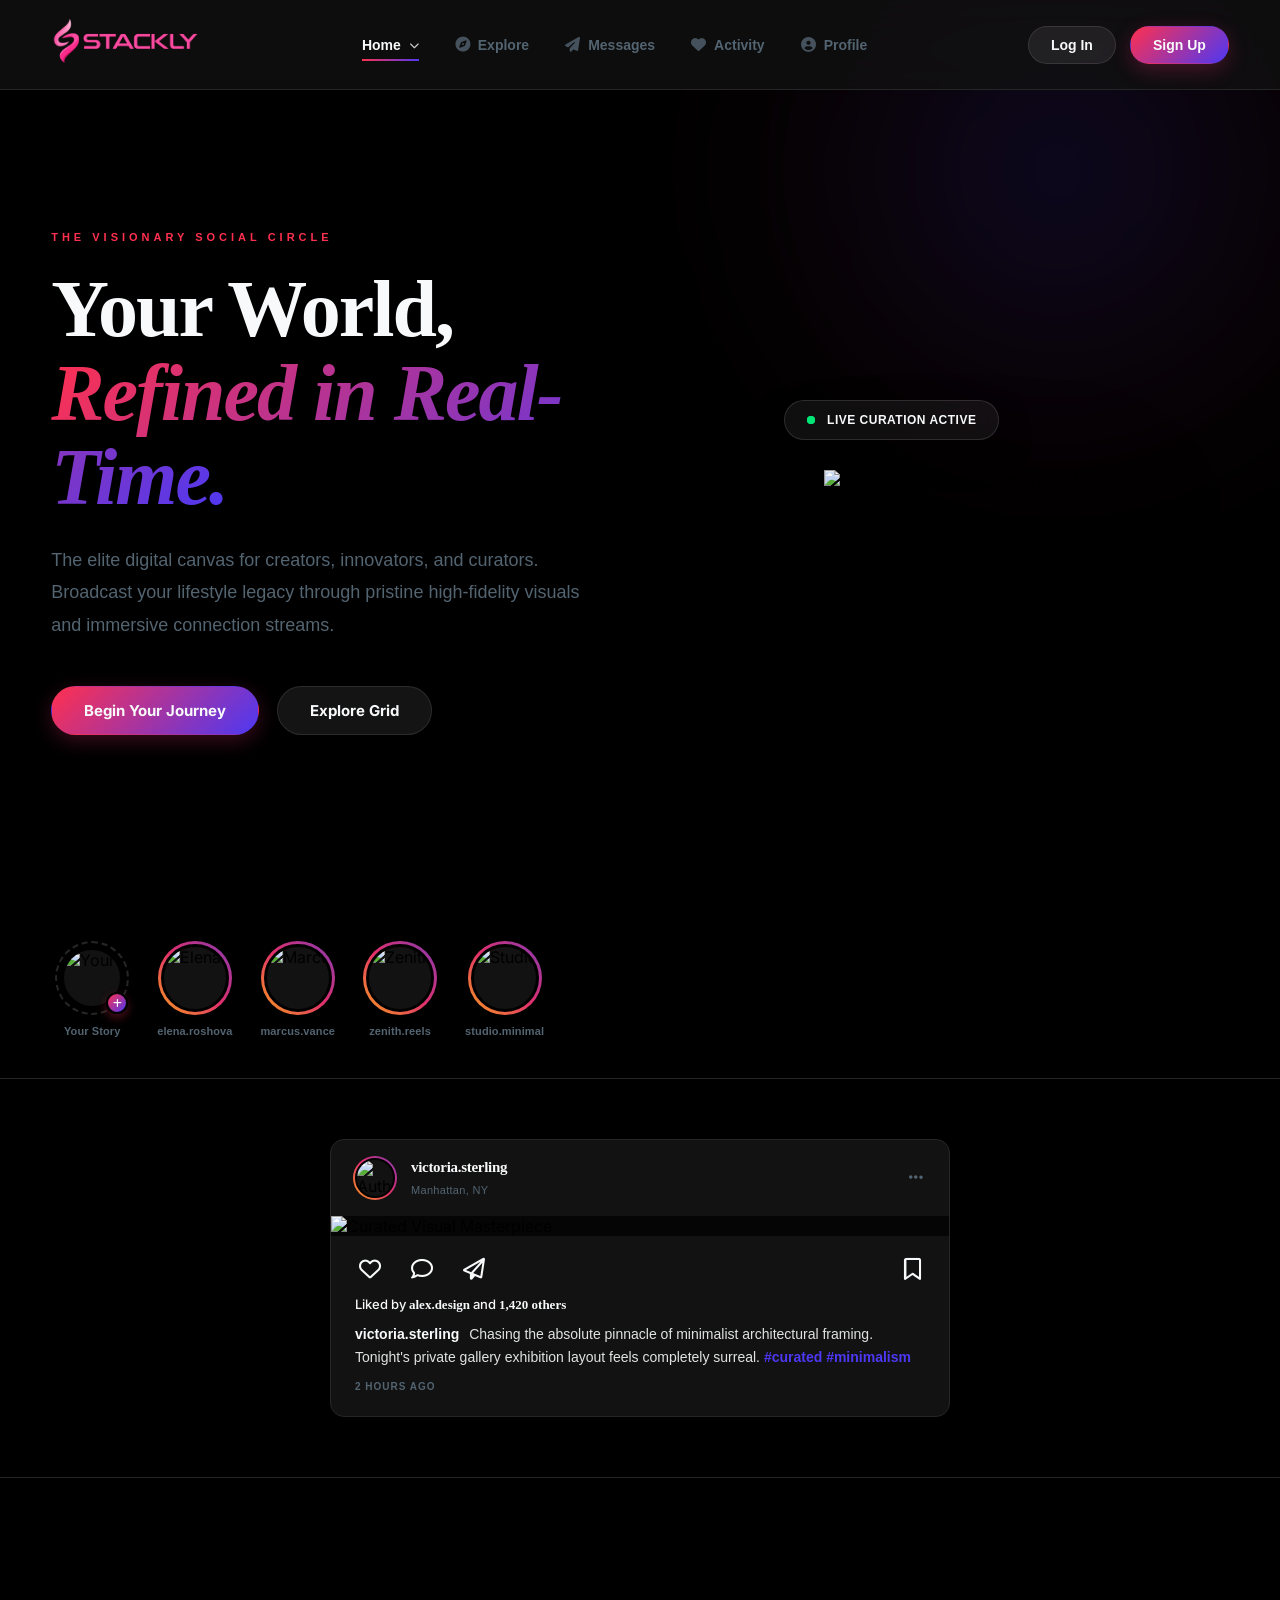
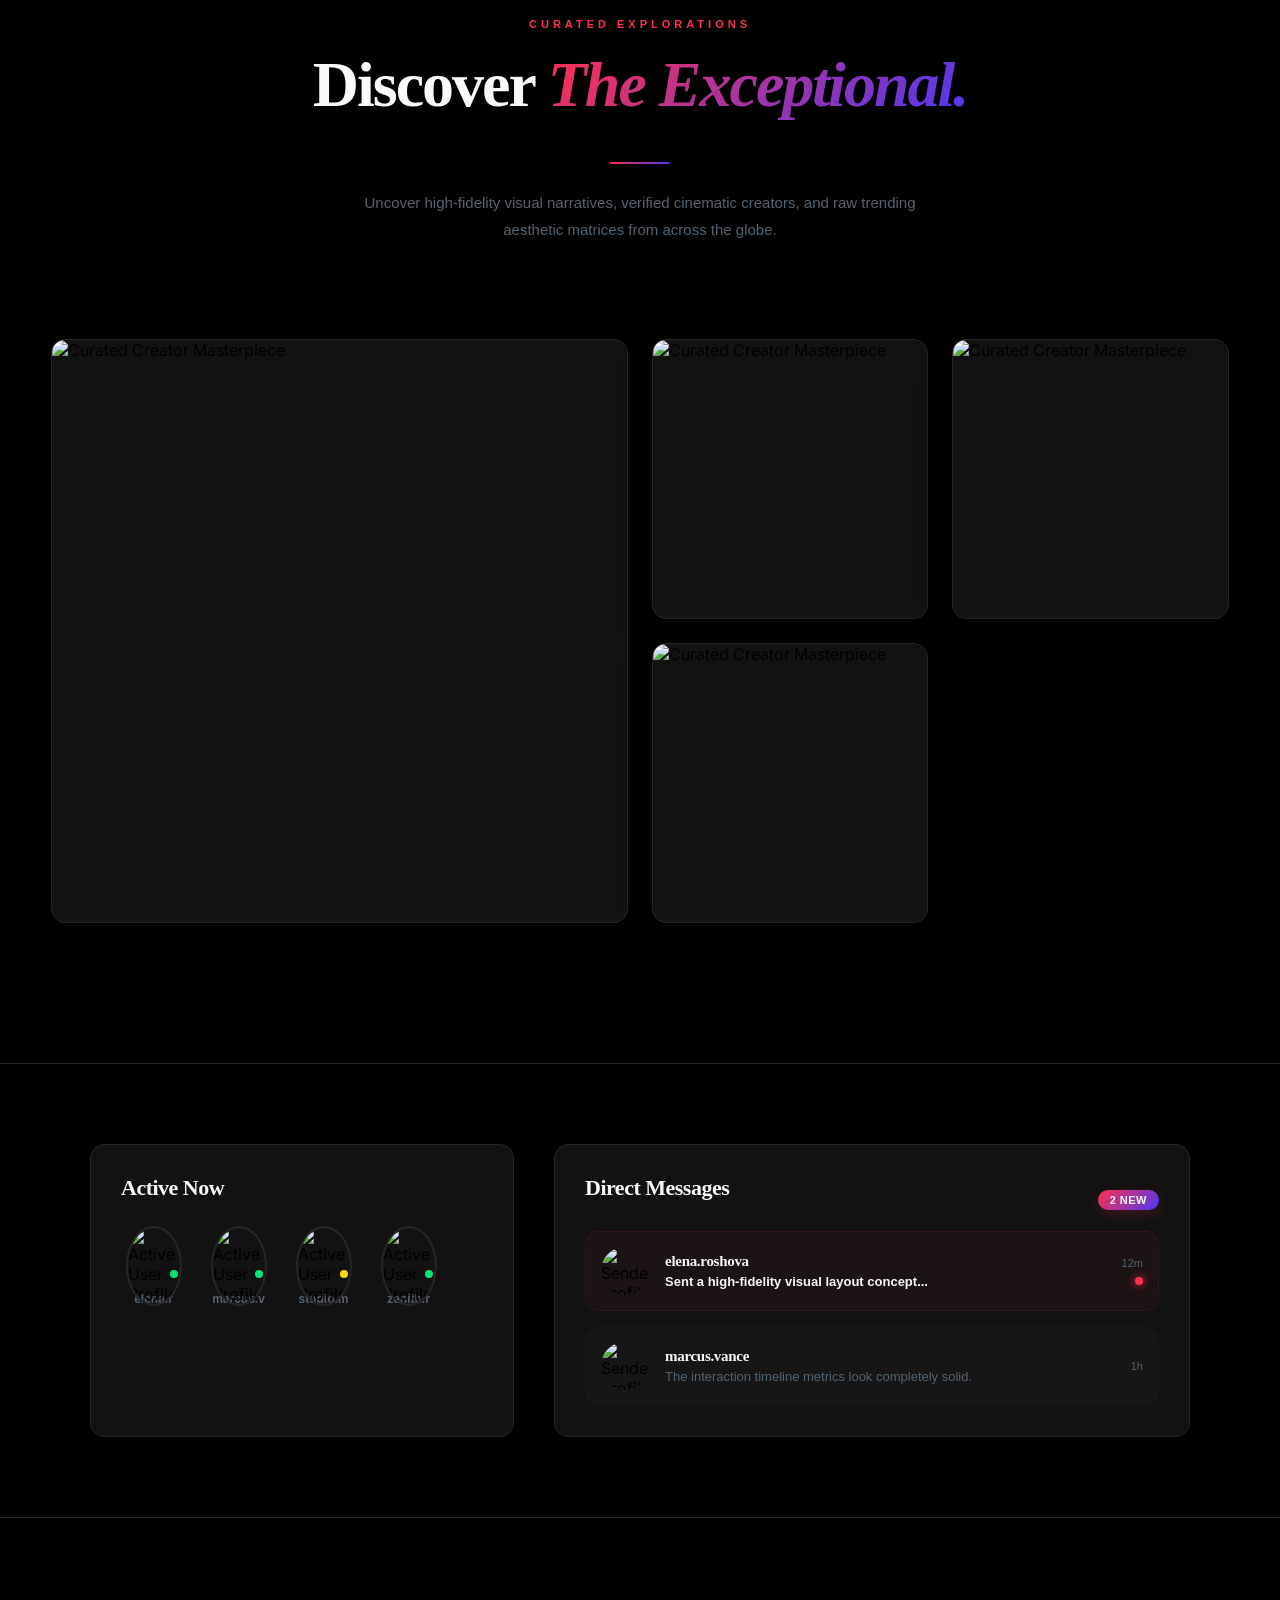
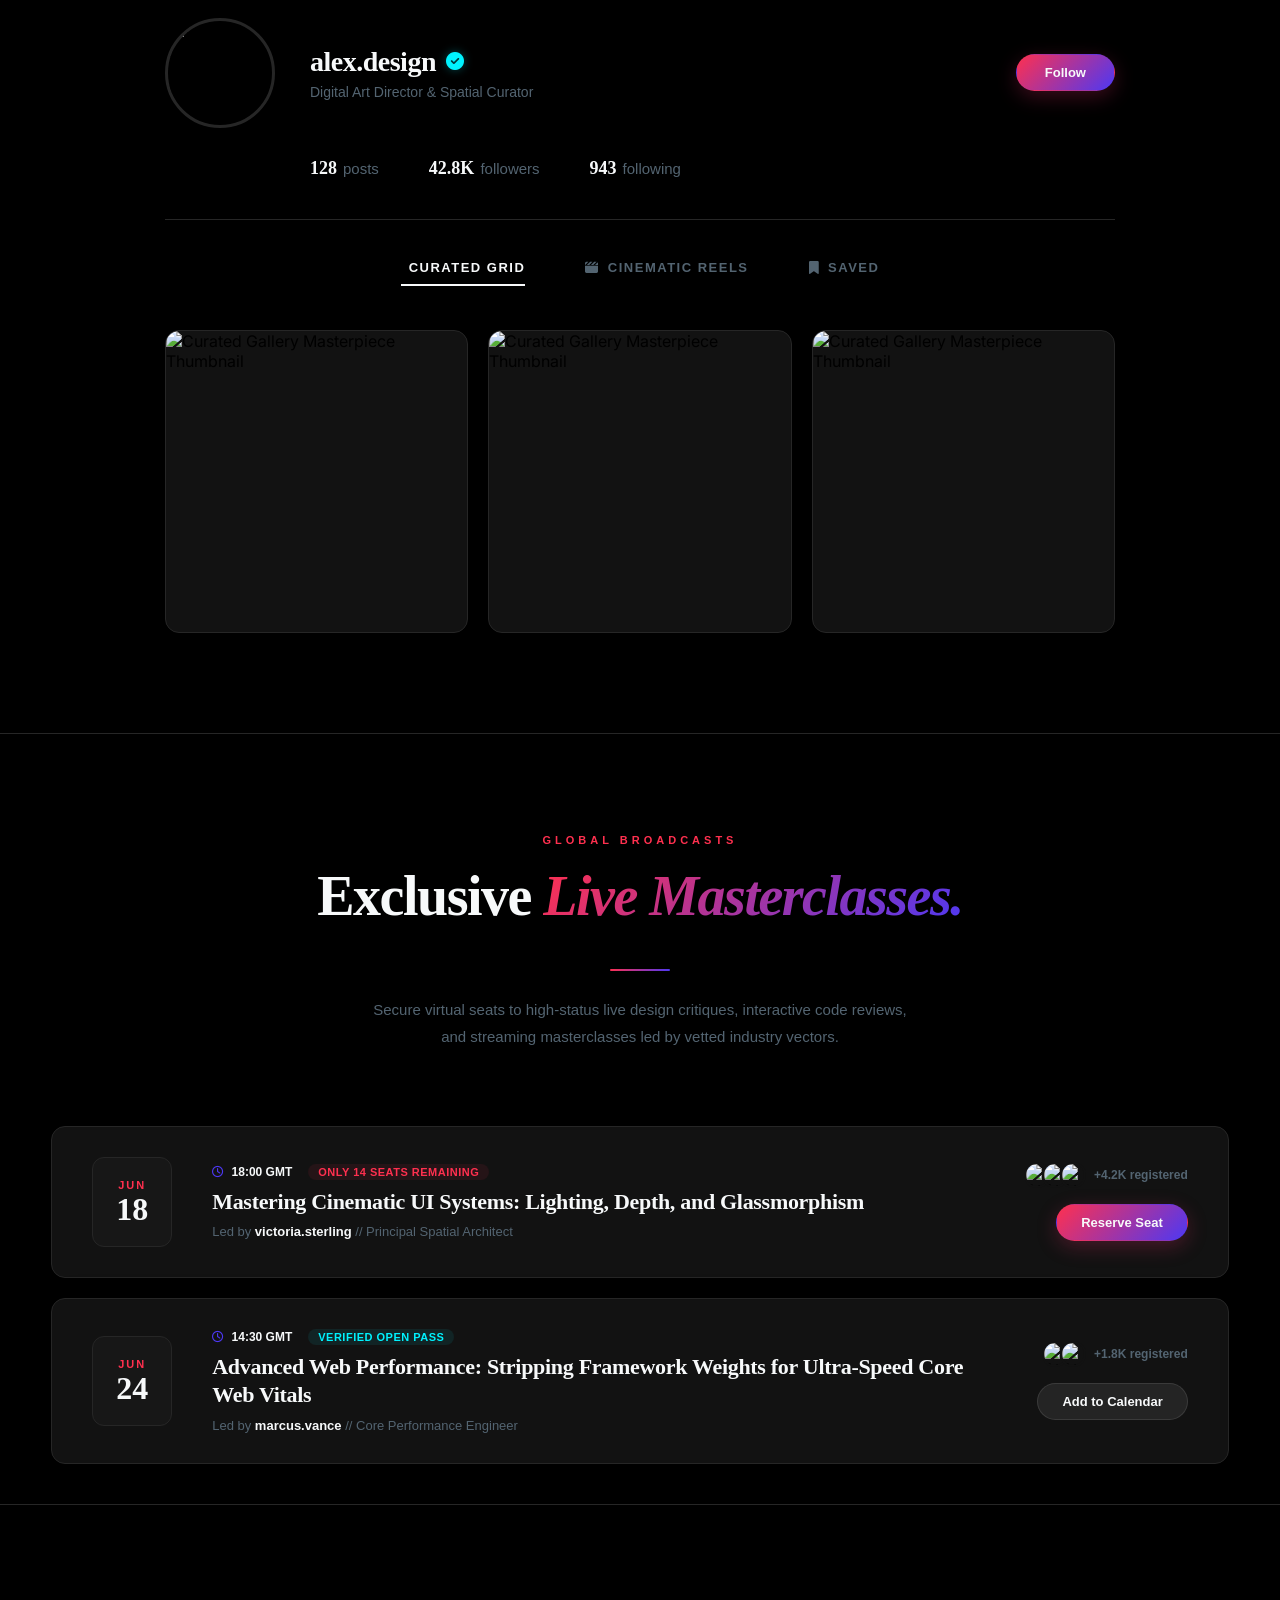
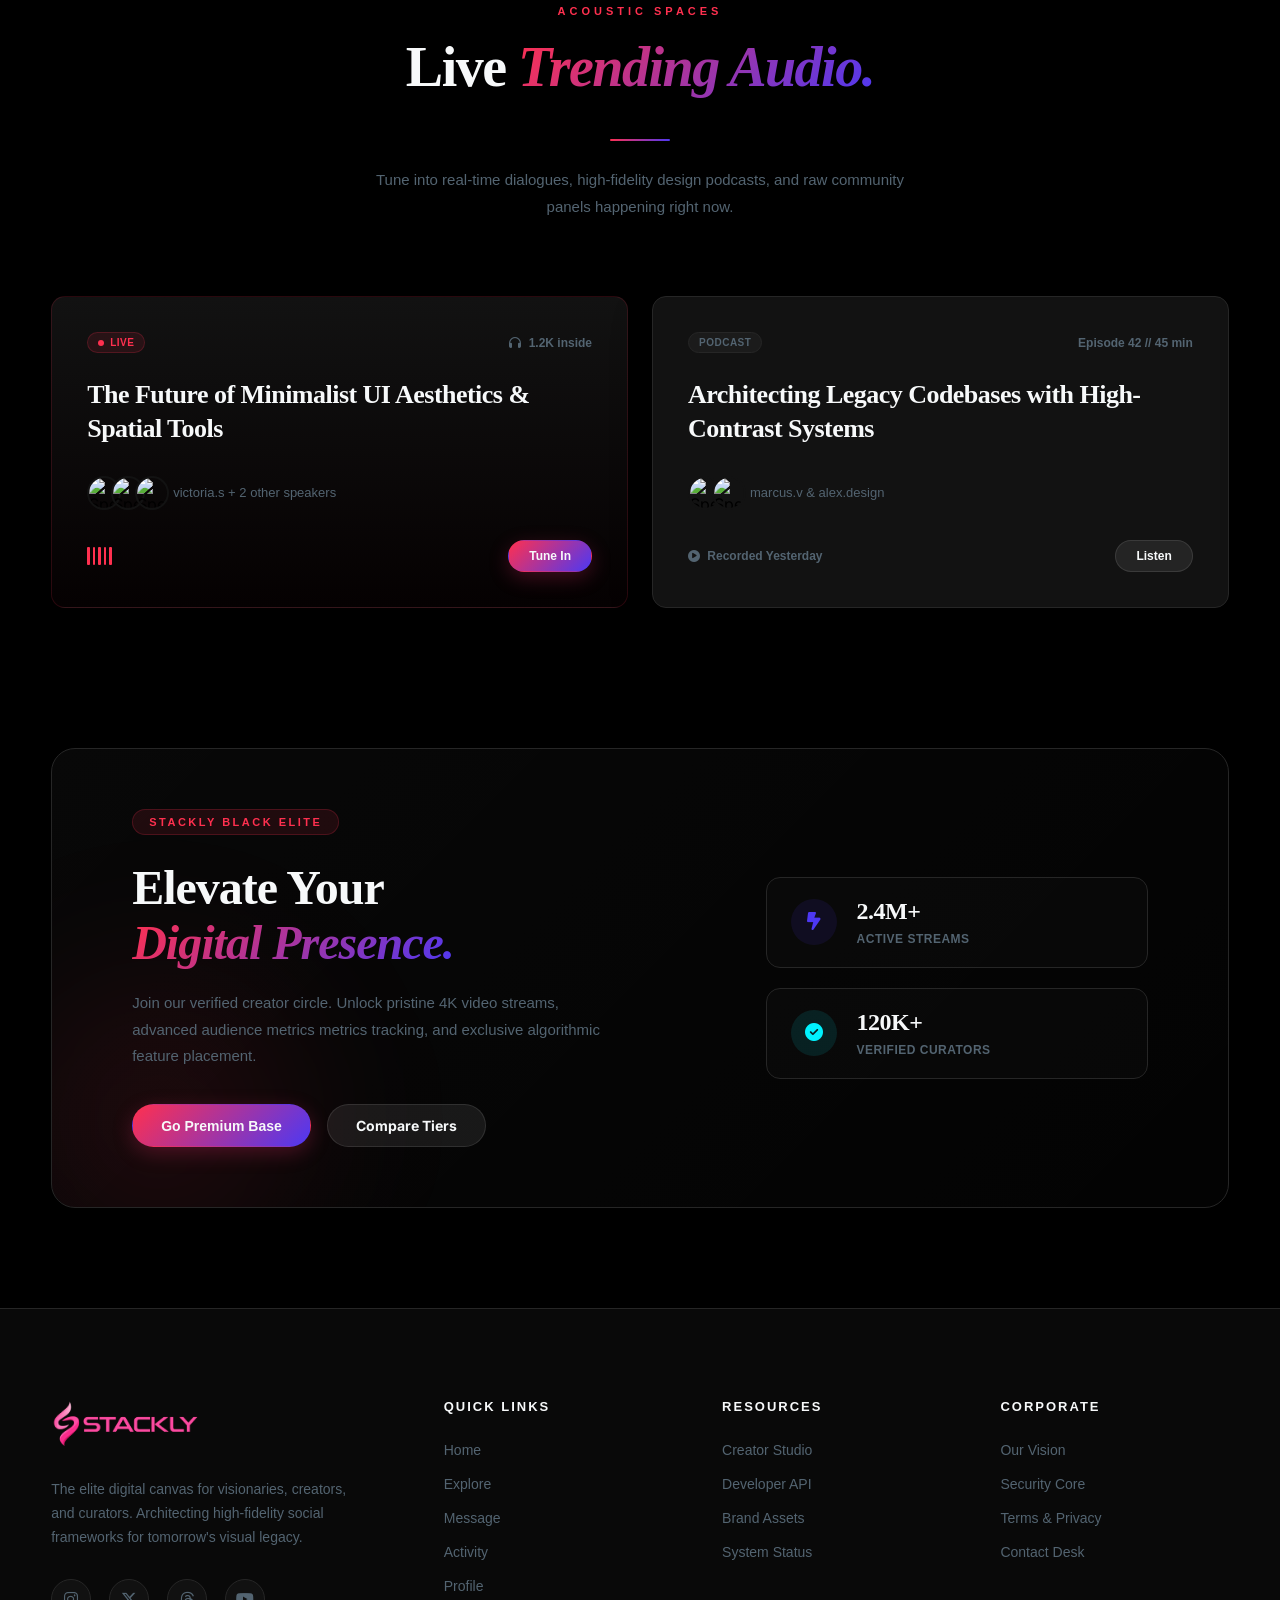
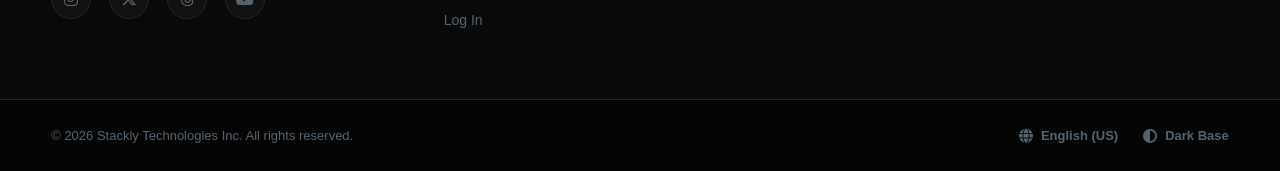
==== commit 1360614f: "Add files via upload" ====
--- a/home 2/index.html
+++ b/home 2/index.html
@@ -17,33 +17,40 @@
 <body>
 
 
-<!-- PREMIUM LUXURY APPLICATION NAVIGATION CANVAS -->
 <header class="app-premium-header">
     <div class="header-glass-backdrop">
         <div class="header-layout-wrapper">
             
-            <!-- Luxury Branding Anchor -->
             <div class="app-logo-node">
                 <a href="index.html" class="app-logo-title">
                     <img src="../assets/pink.webp" alt="logo" width="150px" height="50px">
                 </a>
             </div>
 
-            <!-- Central Navigation Path Matrix -->
             <nav class="app-navigation-deck">
-                <a href="index.html" class="app-nav-link active-link-token"><i class="fa-solid fa-house"></i> Home</a>
+                
+                <div class="app-nav-dropdown-wrapper" id="homeDropdownWrapper">
+                    <a href="javascript:void(0);" class="app-nav-link active-link-token" id="dropdownAnchor">
+                        Home <i class="fa-solid fa-chevron-down dropdown-arrow-indicator"></i>
+                    </a>
+                    
+                    <div class="app-nav-dropdown-panel">
+                        <ul class="dropdown-text-stack">
+                            <li><a href="../index.html" class="dropdown-leaf-link">Home Style 1</a></li>
+                        </ul>
+                    </div>
+                </div>
+
                 <a href="explore.html" class="app-nav-link"><i class="fa-solid fa-compass"></i> Explore</a>
                 <a href="message.html" class="app-nav-link"><i class="fa-solid fa-paper-plane"></i> Messages</a>
                 <a href="activity.html" class="app-nav-link"><i class="fa-solid fa-heart"></i> Activity</a>
                 <a href="profile.html" class="app-nav-link"><i class="fa-solid fa-circle-user"></i> Profile</a>
             </nav>
 
-            <!-- Right Profile Utility & Call-To-Actions Desk -->
             <div class="app-action-desk">
                 <a href="log.html" class="btn-social-base btn-app-secondary">Log In</a>
                 <a href="log.html" class="btn-social-base btn-app-primary">Sign Up</a>
                 
-                <!-- Modern Minimalist Mobile Menu Toggle Vector Button -->
                 <button class="mobile-menu-hamburger" id="mobileHamburger" aria-label="Toggle App Navigation Menu">
                     <span class="burger-bar-line"></span>
                     <span class="burger-bar-line"></span>
--- a/home 2/style.css
+++ b/home 2/style.css
@@ -1,5 +1,5 @@
 /* ==========================================================================
-   ULTRA-PREMIUM & LUXURIOUS HEADER CORE MODULAR CSS
+   ULTRA-PREMIUM & LUXURIOUS HEADER CORE MODULAR CSS WITH DROPDOWN MATRIX
    ========================================================================== */
 
 /* Typography Assignments: Serifs map onto your luxury corporate branding explicitly */
@@ -10,7 +10,8 @@
 
 /* Sans-serif pairing rules for crisp, scannable interactive navigation tracks */
 .app-premium-header .app-nav-link,
-.app-premium-header .btn-social-base {
+.app-premium-header .btn-social-base,
+.dropdown-leaf-link {
     font-family: 'Plus Jakarta Sans', sans-serif !important;
 }
 
@@ -79,6 +80,7 @@
     gap: 8px;
     padding: 6px 0;
     position: relative;
+    cursor: pointer;
     transition: color 0.3s cubic-bezier(0.16, 1, 0.3, 1);
 }
 
@@ -109,6 +111,73 @@
 .app-nav-link:hover::after,
 .app-nav-link.active-link-token::after {
     transform: scaleX(1);
+}
+
+/* ==========================================================================
+   EXACT ACCURATE DROPDOWN OVERLAY BOX GEOMETRY MODULE
+   ========================================================================== */
+.app-nav-dropdown-wrapper {
+    position: relative;
+    display: inline-block;
+}
+
+.dropdown-arrow-indicator {
+    font-size: 10px !important;
+    transition: transform 0.3s cubic-bezier(0.16, 1, 0.3, 1), color 0.3s ease;
+}
+
+.app-nav-dropdown-panel {
+    position: absolute;
+    top: 100%;
+    left: 50%;
+    transform: translateX(-50%) translateY(14px);
+    width: 170px;
+    background-color: #121212; /* Matches your --surface-dark Slate Obsidian variable token precisely */
+    border: 1px solid var(--border-dark);
+    border-radius: 6px;
+    padding: 6px;
+    box-shadow: 0 15px 35px rgba(0, 0, 0, 0.6);
+    opacity: 0;
+    visibility: hidden;
+    pointer-events: none;
+    z-index: 2000;
+    transition: opacity 0.3s cubic-bezier(0.16, 1, 0.3, 1), 
+                transform 0.3s cubic-bezier(0.16, 1, 0.3, 1), 
+                visibility 0.3s ease;
+}
+
+/* Active State Injections Driven via Interactive Clicks Hooks */
+.app-nav-dropdown-wrapper.dropdown-visible-active .app-nav-dropdown-panel {
+    opacity: 1;
+    visibility: visible;
+    pointer-events: auto;
+    transform: translateX(-50%) translateY(6px);
+}
+
+.app-nav-dropdown-wrapper.dropdown-visible-active .dropdown-arrow-indicator {
+    transform: rotate(180deg);
+    color: var(--brand-vibrant); /* Fires Orange Accent color change match on open state */
+}
+
+.dropdown-text-stack {
+    list-style: none;
+    width: 100%;
+}
+
+.dropdown-leaf-link {
+    display: block;
+    padding: 10px 14px;
+    font-size: 13px;
+    font-weight: 700;
+    color: rgba(255, 255, 255, 0.7);
+    text-decoration: none;
+    border-radius: 4px;
+    transition: background-color 0.2s ease, color 0.2s ease;
+}
+
+.dropdown-leaf-link:hover {
+    background-color: rgba(255, 255, 255, 0.04);
+    color: var(--text-dark-pure);
 }
 
 /* ==========================================================================
@@ -203,8 +272,9 @@
         flex-direction: column;
         align-items: flex-start;
         justify-content: flex-start;
-        gap: 32px;
+        gap: 24px;
         transition: right 0.6s cubic-bezier(0.16, 1, 0.3, 1);
+        overflow-y: auto;
     }
 
     /* Triggered state layer driven directly via core script commands toggles */
@@ -213,10 +283,45 @@
         box-shadow: -30px 0 60px rgba(0, 0, 0, 0.7);
     }
 
+    .app-nav-dropdown-wrapper {
+        width: 100%;
+    }
+
     .app-nav-link {
         font-size: 18px; /* Scaled touch row heights for micro mobile actions */
         width: 100%;
-        padding: 4px 0;
+        padding: 8px 0;
+        justify-content: space-between;
+    }
+
+    .app-nav-link::after {
+        display: none; /* Strip slider accent underline over mobile slide curtain views */
+    }
+
+    /* --- MOBILE CHASSIS ACCORDION EXPANSION --- */
+    .app-nav-dropdown-panel {
+        position: static;
+        transform: none !important;
+        width: 100%;
+        opacity: 1;
+        visibility: visible;
+        pointer-events: auto;
+        box-shadow: none;
+        border: none;
+        background-color: transparent;
+        padding: 4px 0 0 16px;
+        margin-top: 2px;
+        display: none; /* Managed cleanly via script hooks */
+    }
+
+    .app-nav-dropdown-wrapper.dropdown-visible-active .app-nav-dropdown-panel {
+        display: block;
+    }
+
+    .dropdown-leaf-link {
+        padding: 12px 0;
+        font-size: 16px;
+        color: var(--text-secondary);
     }
 
     /* Hide horizontal button groups to keep viewport density clean */
@@ -240,8 +345,6 @@
         background-color: var(--brand-vibrant);
     }
 }
-
-
 
 
 
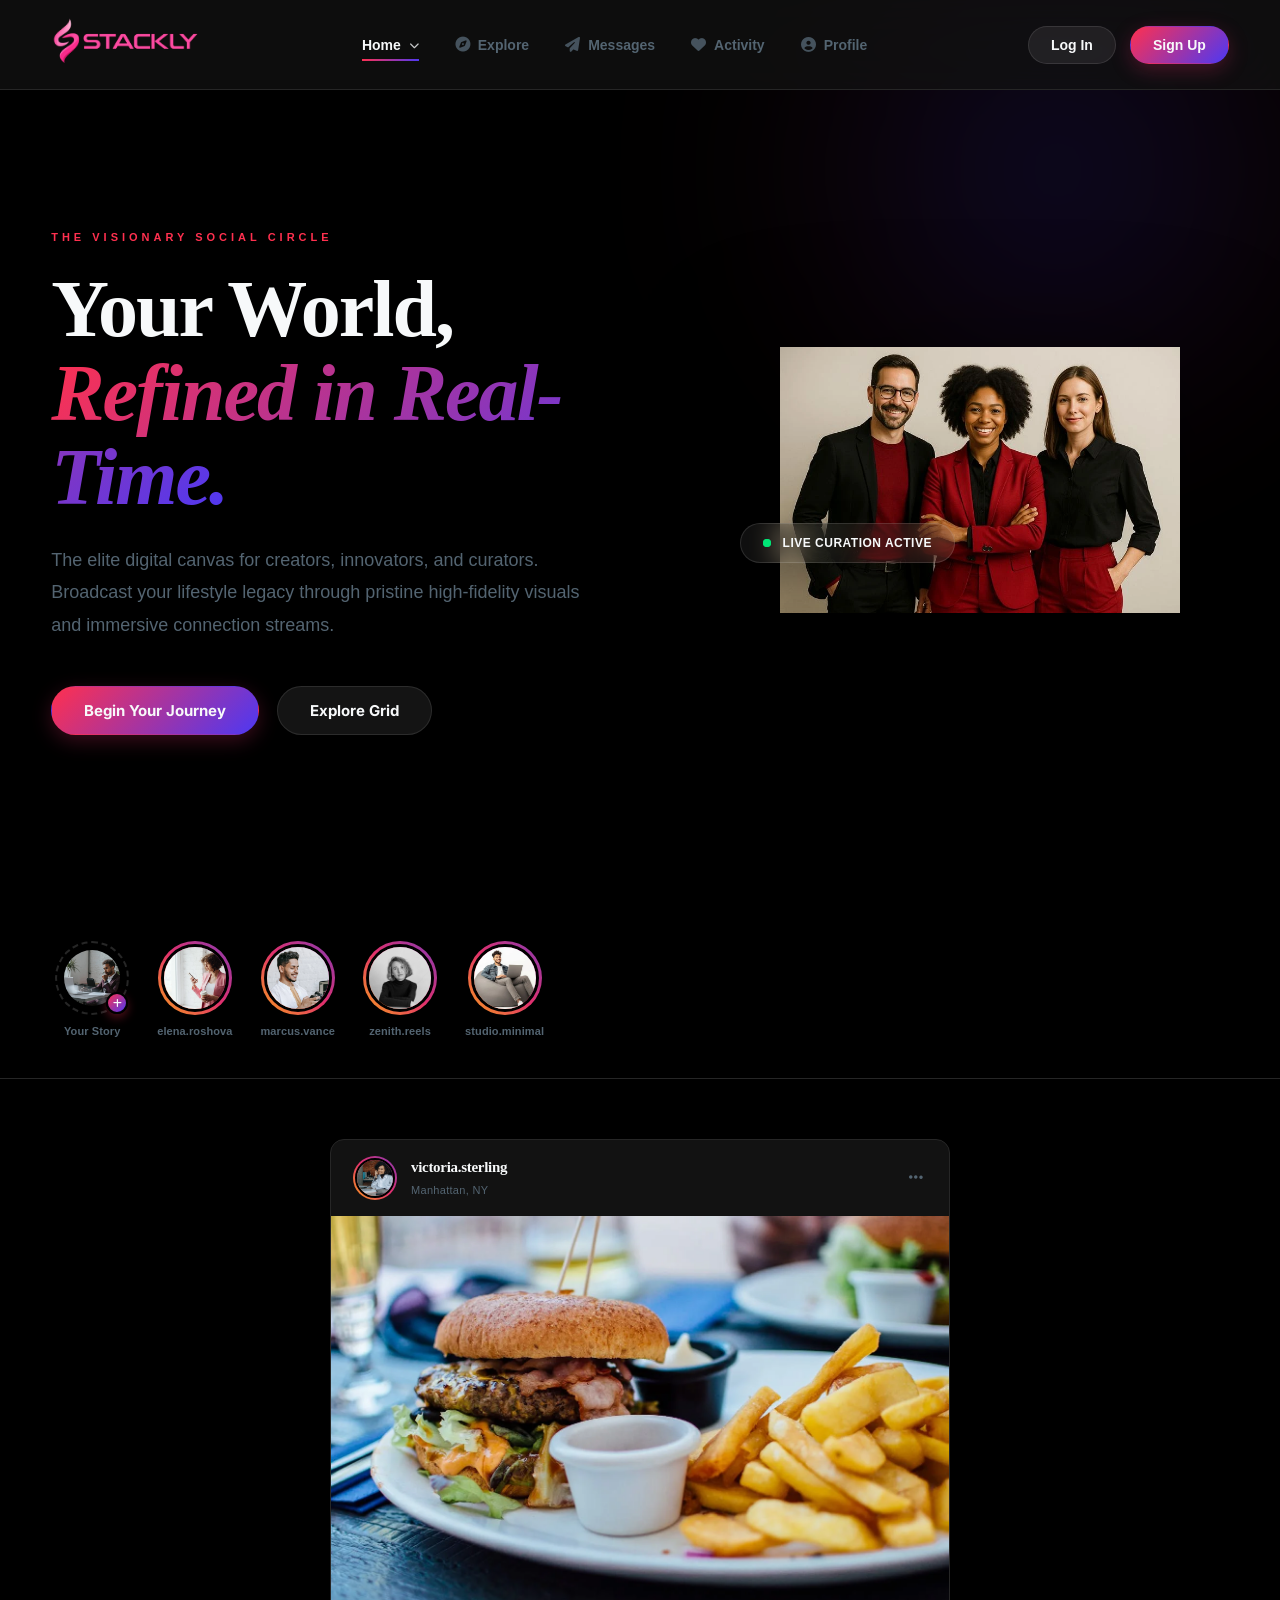
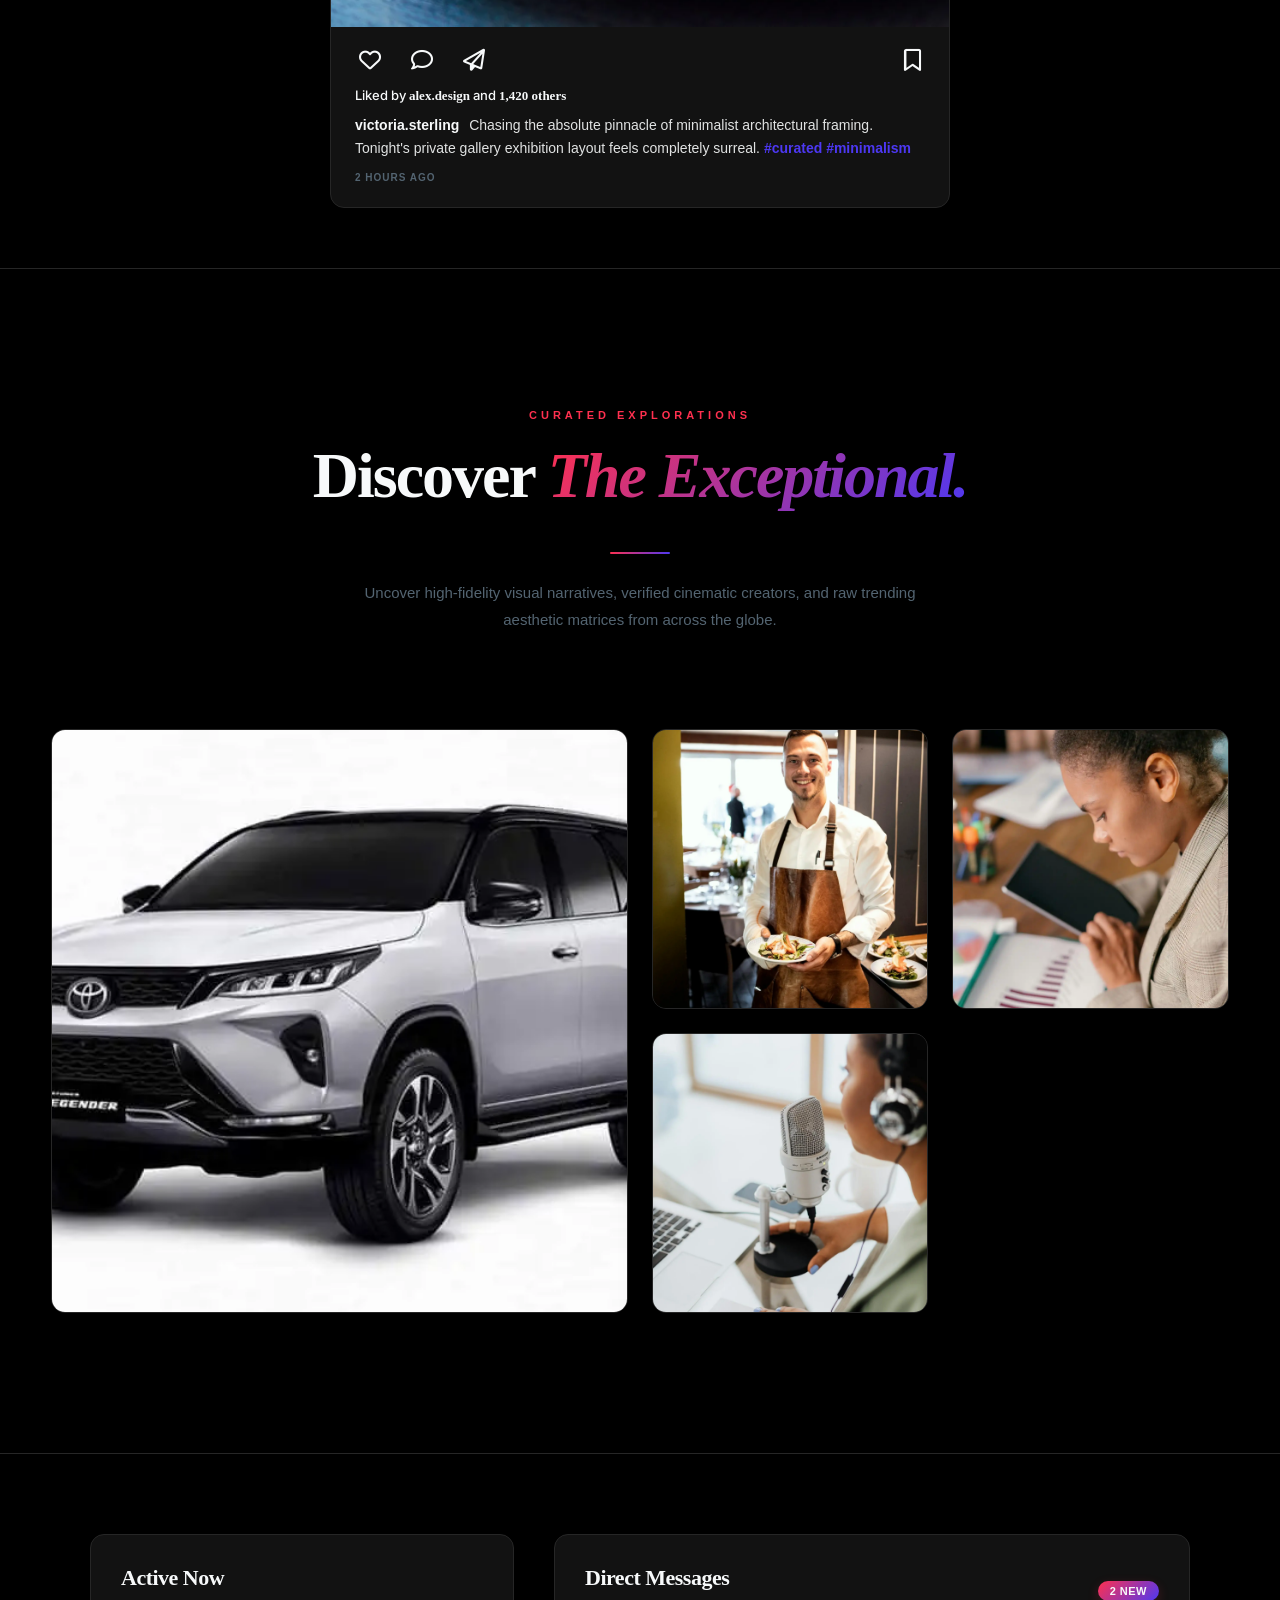
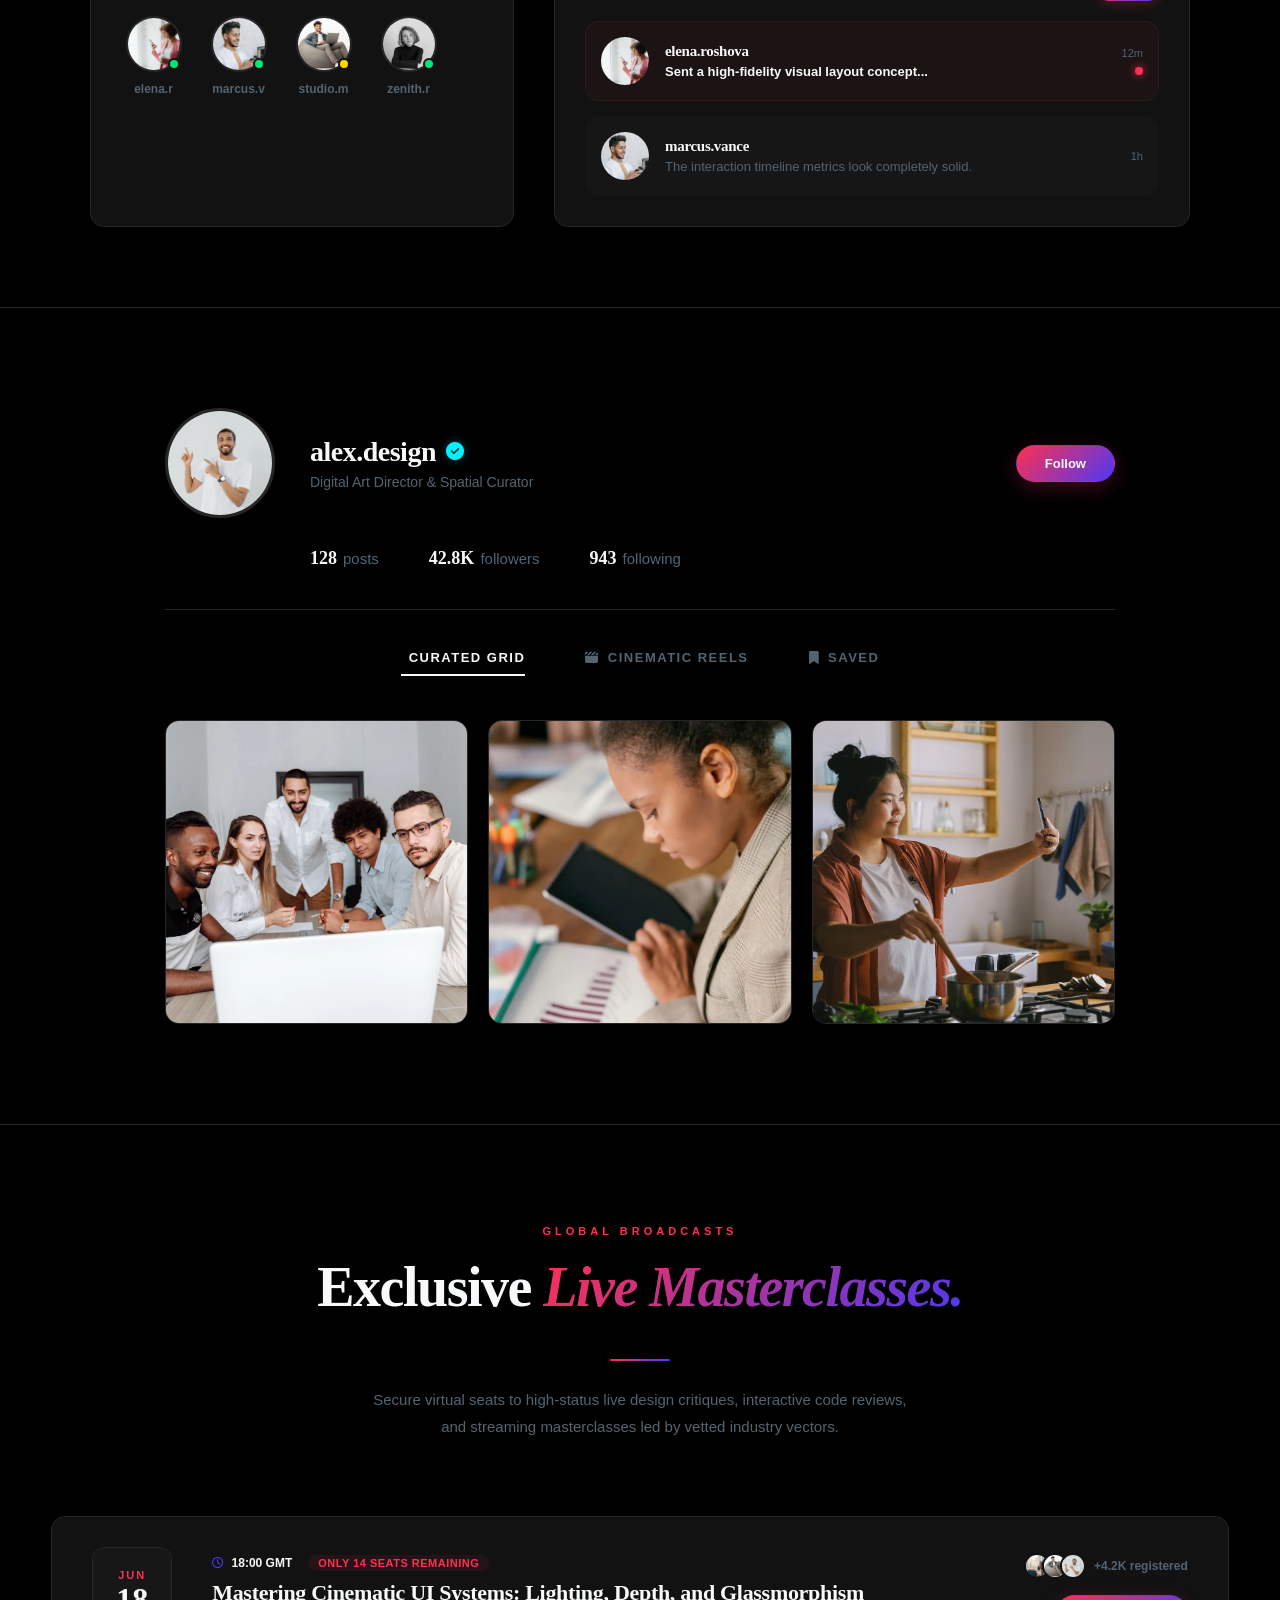
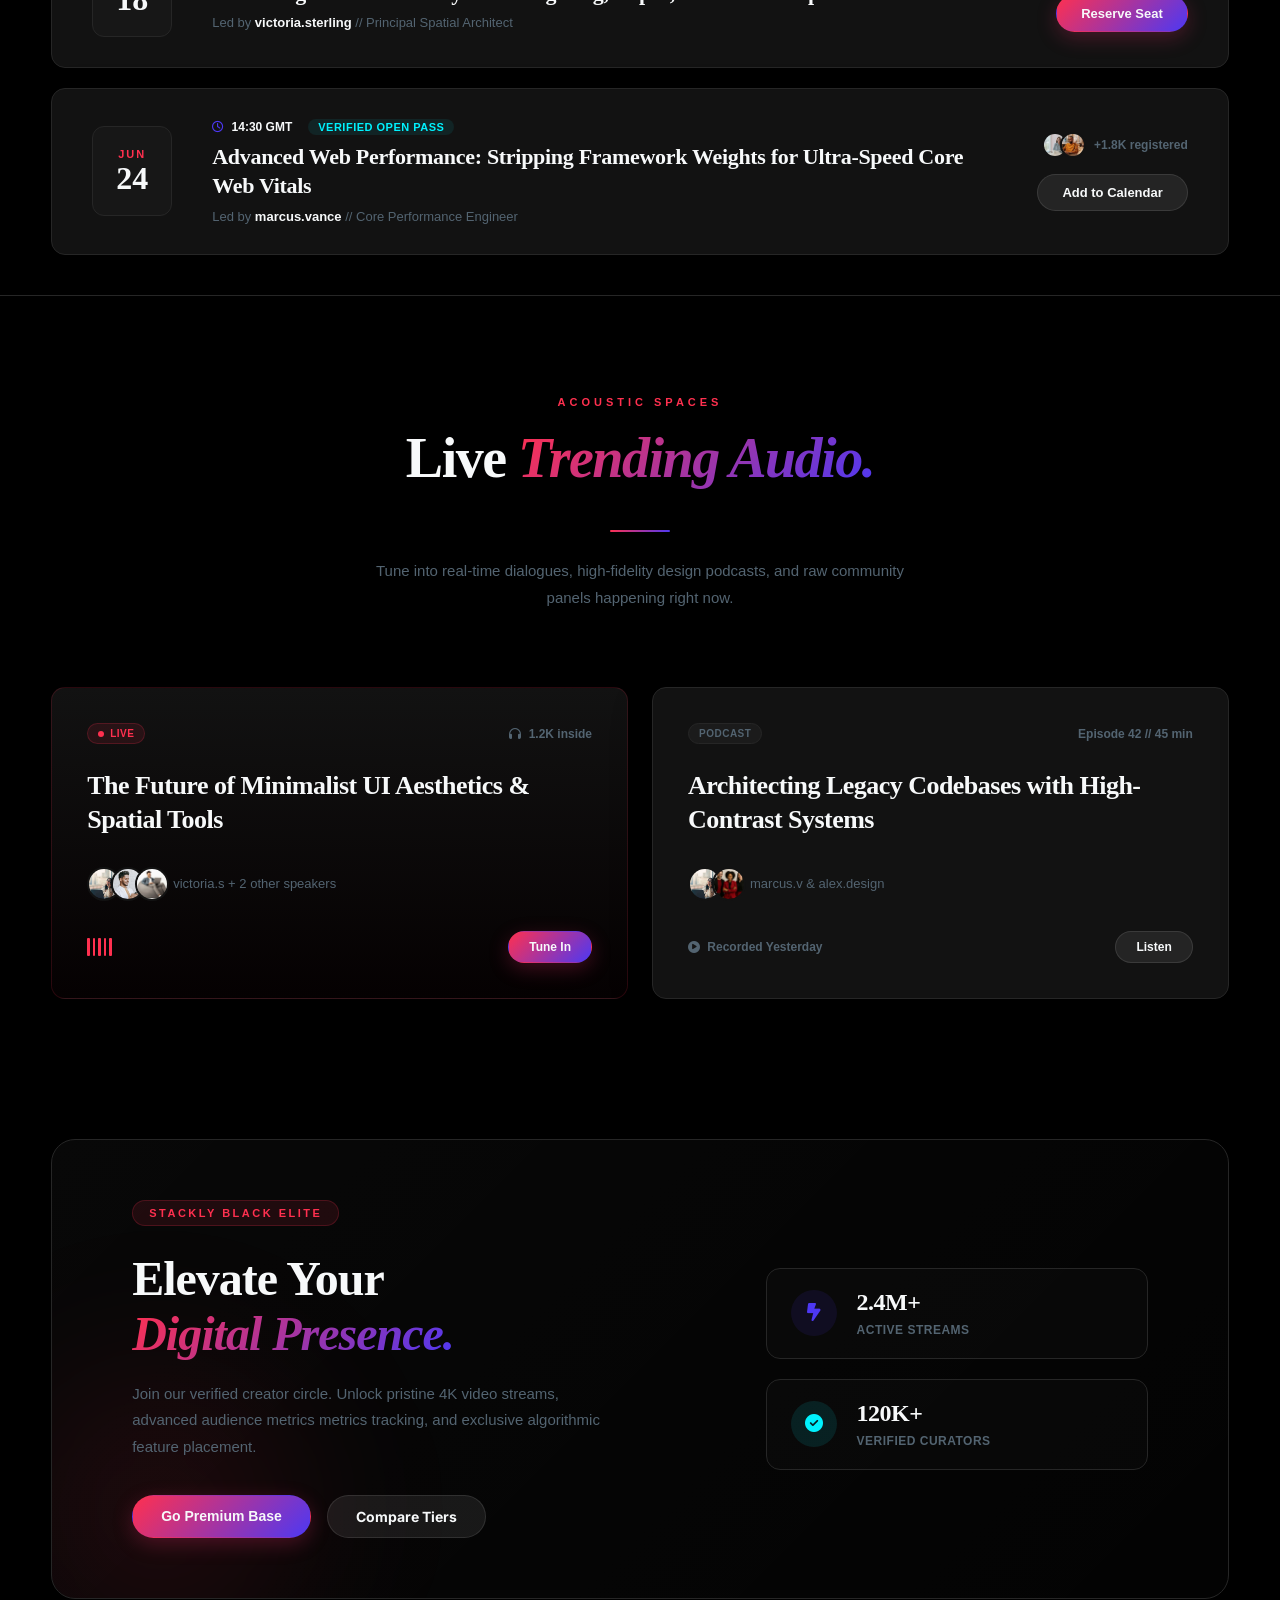
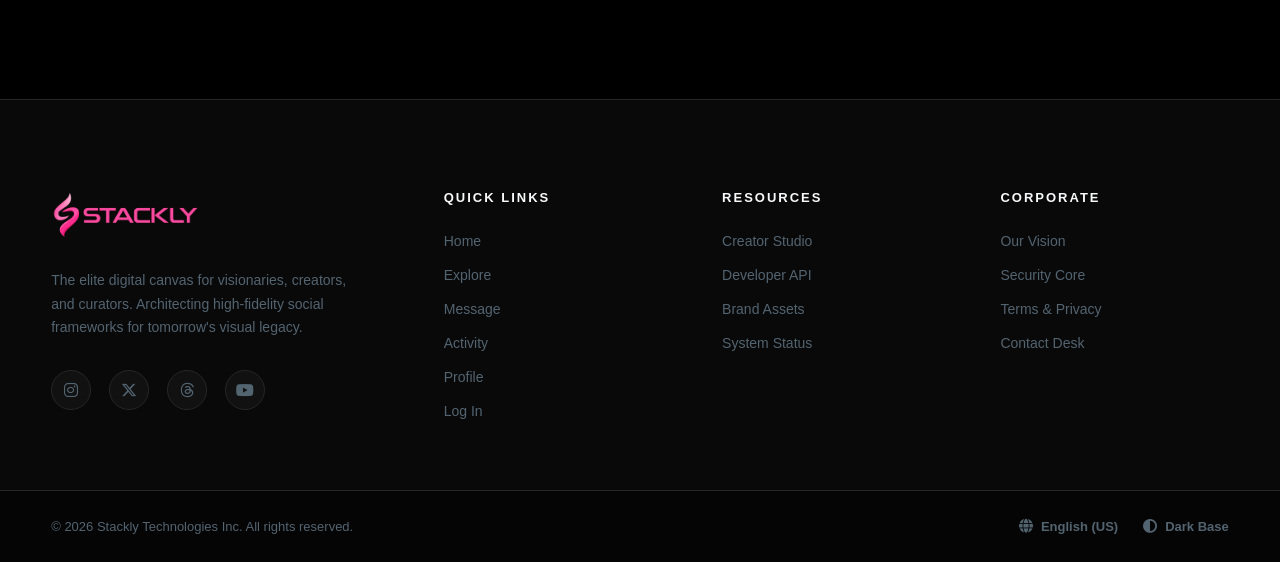
==== commit ff1821cf: "Add files via upload" ====
--- a/home 2/index.html
+++ b/home 2/index.html
@@ -84,15 +84,15 @@
                 The elite digital canvas for creators, innovators, and curators. Broadcast your lifestyle legacy through pristine high-fidelity visuals and immersive connection streams.
             </p>
             <div class="hero-action-row">
-                <a href="#" class="btn-social-base btn-app-primary">Begin Your Journey</a>
-                <a href="#" class="btn-social-base btn-app-secondary">Explore Grid</a>
+                <a href="error.html" class="btn-social-base btn-app-primary">Begin Your Journey</a>
+                <a href="error.html" class="btn-social-base btn-app-secondary">Explore Grid</a>
             </div>
         </div>
 
         <!-- Right Column: Asymmetric Floating App Interface Mockup Frame -->
         <div class="hero-visual-canvas" data-aos="fade-left" data-aos-delay="200" data-aos-duration="1200">
             <div class="mockup-frame-container">
-                <img src="./hero-phone-mockup.webp" alt="Premium Stackly App Interface Mockup" class="floating-ui-frame">
+                <img src="../assets/training.webp" alt="Premium Stackly App Interface Mockup" class="floating-ui-frame">
                 <!-- Interactive Gloss Floating Metric Indicator Badge -->
                 <div class="hero-floating-badge-glass" data-aos="zoom-in" data-aos-delay="600">
                     <div class="badge-pulse-node"></div>
@@ -120,7 +120,7 @@
             <!-- Story Node 1 (Me/Create Slot) -->
             <div class="story-node" data-aos="fade-up" data-aos-duration="800">
                 <div class="user-story-ring creator-add-state">
-                    <img src="./avatar1.webp" alt="Your Profile Status">
+                    <img src="../assets/m7.webp" alt="Your Profile Status">
                     <div class="create-badge-plus"><i class="fa-solid fa-plus"></i></div>
                 </div>
                 <span class="story-user-name">Your Story</span>
@@ -129,7 +129,7 @@
             <!-- Story Node 2 -->
             <div class="story-node" data-aos="fade-up" data-aos-duration="800" data-aos-delay="100">
                 <div class="user-story-ring">
-                    <img src="./avatar2.webp" alt="Elena Roshova Profile Status">
+                    <img src="../assets/w2.webp" alt="Elena Roshova Profile Status">
                 </div>
                 <span class="story-user-name">elena.roshova</span>
             </div>
@@ -137,7 +137,7 @@
             <!-- Story Node 3 -->
             <div class="story-node" data-aos="fade-up" data-aos-duration="800" data-aos-delay="200">
                 <div class="user-story-ring">
-                    <img src="./avatar3.webp" alt="Marcus Vance Profile Status">
+                    <img src="../assets/m3.webp" alt="Marcus Vance Profile Status">
                 </div>
                 <span class="story-user-name">marcus.vance</span>
             </div>
@@ -145,7 +145,7 @@
             <!-- Story Node 4 -->
             <div class="story-node" data-aos="fade-up" data-aos-duration="800" data-aos-delay="300">
                 <div class="user-story-ring">
-                    <img src="./avatar4.webp" alt="Zenith Reels Profile Status">
+                    <img src="../assets/w10.webp" alt="Zenith Reels Profile Status">
                 </div>
                 <span class="story-user-name">zenith.reels</span>
             </div>
@@ -153,7 +153,7 @@
             <!-- Story Node 5 -->
             <div class="story-node" data-aos="fade-up" data-aos-duration="800" data-aos-delay="400">
                 <div class="user-story-ring">
-                    <img src="./avatar1.webp" alt="Studio Minimal Profile Status">
+                    <img src="../assets/m6.webp" alt="Studio Minimal Profile Status">
                 </div>
                 <span class="story-user-name">studio.minimal</span>
             </div>
@@ -179,20 +179,20 @@
             <!-- Post Header Identity Row -->
             <div class="card-identity-header">
                 <div class="user-story-ring miniature-ring-state">
-                    <img src="./avatar2.webp" alt="Author Identity View">
+                    <img src="../assets/w1.webp" alt="Author Identity View">
                 </div>
                 <div class="identity-meta">
                     <h4>victoria.sterling</h4>
                     <span>Manhattan, NY</span>
                 </div>
-                <button class="card-utility-trigger" aria-label="Post Action Utilities">
+                <button class="card-utility-trigger" onclick="window.location.href='error.html'" aria-label="Post Action Utilities">
                     <i class="fa-solid fa-ellipsis"></i>
                 </button>
             </div>
 
             <!-- Core Uploaded Media Asset Viewport Wrapper -->
             <div class="card-media-display" id="postMediaFrame">
-                <img src="./premium-post-asset.webp" alt="Curated Visual Masterpiece" class="main-uploaded-media">
+                <img src="../assets/ribeye.webp" alt="Curated Visual Masterpiece" class="main-uploaded-media">
                 <!-- Large Center Overlay Icon for Animated Pop Effects -->
                 <div class="center-heart-overlay"><i class="fa-solid fa-heart"></i></div>
             </div>
@@ -200,17 +200,17 @@
             <!-- Interactive Metrics & Action Control Desk Row -->
             <div class="card-interaction-bar">
                 <div class="left-actions-group">
-                    <button class="interaction-btn btn-like" id="likeButton" aria-label="Like Post">
+                    <button class="interaction-btn btn-like" onclick="window.location.href='error.html'" id="likeButton" aria-label="Like Post">
                         <i class="fa-regular fa-heart"></i>
                     </button>
-                    <button class="interaction-btn" aria-label="Comment on Post">
+                    <button class="interaction-btn" onclick="window.location.href='error.html'" aria-label="Comment on Post">
                         <i class="fa-regular fa-comment"></i>
                     </button>
-                    <button class="interaction-btn" aria-label="Share Post">
+                    <button class="interaction-btn" onclick="window.location.href='error.html'" aria-label="Share Post">
                         <i class="fa-regular fa-paper-plane"></i>
                     </button>
                 </div>
-                <button class="interaction-btn bookmark-btn" aria-label="Bookmark Post">
+                <button class="interaction-btn bookmark-btn" onclick="window.location.href='error.html'" aria-label="Bookmark Post">
                     <i class="fa-regular fa-bookmark"></i>
                 </button>
             </div>
@@ -253,25 +253,25 @@
 
         <!-- Grid Creator Item 1 (Oversized Highlight Feature Box) -->
         <div class="discover-grid-item feature-large-item" data-aos="zoom-in" data-aos-duration="1000">
-            <img src="./discover-asset1.webp" alt="Curated Creator Masterpiece" class="discover-media">
+            <img src="../assets/img 4.webp" alt="Curated Creator Masterpiece" class="discover-media">
             <div class="discover-card-overlay">
                 <div class="creator-badge-meta">
-                    <img src="./avatar2.webp" alt="Creator Profile" class="creator-avatar-micro">
+                    <img src="../assets/w5.webp" alt="Creator Profile" class="creator-avatar-micro">
                     <div class="creator-name-stack">
                         <h4>elena.roshova</h4>
                         <span>Active Stream // Live Now</span>
                     </div>
                 </div>
-                <button class="btn-social-base btn-app-primary micro-btn-token">View Live</button>
+                <button class="btn-social-base btn-app-primary micro-btn-token" onclick="window.location.href='error.html'">View Live</button>
             </div>
         </div>
 
         <!-- Grid Creator Item 2 -->
         <div class="discover-grid-item" data-aos="fade-up" data-aos-duration="1000" data-aos-delay="100">
-            <img src="./discover-asset2.webp" alt="Curated Creator Masterpiece" class="discover-media">
+            <img src="../assets/chief2.webp" alt="Curated Creator Masterpiece" class="discover-media">
             <div class="discover-card-overlay">
                 <div class="creator-badge-meta">
-                    <img src="./avatar3.webp" alt="Creator Profile" class="creator-avatar-micro">
+                    <img src="../assets/m3.webp" alt="Creator Profile" class="creator-avatar-micro">
                     <div class="creator-name-stack">
                         <h4>marcus.vance</h4>
                         <span>14.2K Interactions</span>
@@ -282,10 +282,10 @@
 
         <!-- Grid Creator Item 3 -->
         <div class="discover-grid-item" data-aos="fade-up" data-aos-duration="1000" data-aos-delay="200">
-            <img src="./discover-asset3.webp" alt="Curated Creator Masterpiece" class="discover-media">
+            <img src="../assets/case study 2.webp" alt="Curated Creator Masterpiece" class="discover-media">
             <div class="discover-card-overlay">
                 <div class="creator-badge-meta">
-                    <img src="./avatar1.webp" alt="Creator Profile" class="creator-avatar-micro">
+                    <img src="../assets/m6.webp" alt="Creator Profile" class="creator-avatar-micro">
                     <div class="creator-name-stack">
                         <h4>studio.minimal</h4>
                         <span>Trending Aesthetic</span>
@@ -296,10 +296,10 @@
 
         <!-- Grid Creator Item 4 -->
         <div class="discover-grid-item" data-aos="fade-up" data-aos-duration="1000" data-aos-delay="300">
-            <img src="./discover-asset4.webp" alt="Curated Creator Masterpiece" class="discover-media">
+            <img src="../assets/podcast 1.webp" alt="Curated Creator Masterpiece" class="discover-media">
             <div class="discover-card-overlay">
                 <div class="creator-badge-meta">
-                    <img src="./avatar4.webp" alt="Creator Profile" class="creator-avatar-micro">
+                    <img src="../assets/w10.webp" alt="Creator Profile" class="creator-avatar-micro">
                     <div class="creator-name-stack">
                         <h4>zenith.reels</h4>
                         <span>Cinematic Cut</span>
@@ -330,7 +330,7 @@
                 <!-- Connection Item 1 -->
                 <div class="connection-status-node">
                     <div class="avatar-status-wrapper">
-                        <img src="./avatar2.webp" alt="Active User Profile" class="status-avatar">
+                        <img src="../assets/w2.webp" alt="Active User Profile" class="status-avatar">
                         <div class="status-indicator-dot online-state"></div>
                     </div>
                     <span class="connection-user-tag">elena.r</span>
@@ -339,7 +339,7 @@
                 <!-- Connection Item 2 -->
                 <div class="connection-status-node">
                     <div class="avatar-status-wrapper">
-                        <img src="./avatar3.webp" alt="Active User Profile" class="status-avatar">
+                        <img src="../assets/m3.webp" alt="Active User Profile" class="status-avatar">
                         <div class="status-indicator-dot online-state"></div>
                     </div>
                     <span class="connection-user-tag">marcus.v</span>
@@ -348,7 +348,7 @@
                 <!-- Connection Item 3 -->
                 <div class="connection-status-node">
                     <div class="avatar-status-wrapper">
-                        <img src="./avatar1.webp" alt="Active User Profile" class="status-avatar">
+                        <img src="../assets/m6.webp" alt="Active User Profile" class="status-avatar">
                         <div class="status-indicator-dot away-state"></div>
                     </div>
                     <span class="connection-user-tag">studio.m</span>
@@ -357,7 +357,7 @@
                 <!-- Connection Item 4 -->
                 <div class="connection-status-node">
                     <div class="avatar-status-wrapper">
-                        <img src="./avatar4.webp" alt="Active User Profile" class="status-avatar">
+                        <img src="../assets/w10.webp" alt="Active User Profile" class="status-avatar">
                         <div class="status-indicator-dot online-state"></div>
                     </div>
                     <span class="connection-user-tag">zenith.r</span>
@@ -377,7 +377,7 @@
                 
                 <!-- Message Row Item 1 -->
                 <div class="inbox-message-row unread-message-state" data-aos="fade-up" data-aos-duration="800" data-aos-anchor-placement="top-bottom">
-                    <img src="./avatar2.webp" alt="Sender Profile Avatar" class="inbox-sender-avatar">
+                    <img src="../assets/w2.webp" alt="Sender Profile Avatar" class="inbox-sender-avatar">
                     <div class="message-text-metadata">
                         <h4>elena.roshova</h4>
                         <p class="message-snippet-text">Sent a high-fidelity visual layout concept...</p>
@@ -390,7 +390,7 @@
 
                 <!-- Message Row Item 2 -->
                 <div class="inbox-message-row" data-aos="fade-up" data-aos-duration="800" data-aos-delay="100" data-aos-anchor-placement="top-bottom">
-                    <img src="./avatar3.webp" alt="Sender Profile Avatar" class="inbox-sender-avatar">
+                    <img src="../assets/m3.webp" alt="Sender Profile Avatar" class="inbox-sender-avatar">
                     <div class="message-text-metadata">
                         <h4>marcus.vance</h4>
                         <p class="message-snippet-text">The interaction timeline metrics look completely solid.</p>
@@ -421,7 +421,7 @@
         <!-- Premium Creator Bio & Stats Matrix Header Deck -->
         <div class="creator-bio-deck" data-aos="fade-up" data-aos-duration="1000">
             <div class="bio-identity-row">
-                <img src="./avatar1.webp" alt="Verified Master Creator Profile" class="bio-avatar-large">
+                <img src="../assets/m4.webp" alt="Verified Master Creator Profile" class="bio-avatar-large">
                 <div class="bio-name-stack">
                     <div class="name-verified-row">
                         <h2>alex.design</h2>
@@ -429,7 +429,7 @@
                     </div>
                     <span class="bio-curator-title">Digital Art Director & Spatial Curator</span>
                 </div>
-                <button class="btn-social-base btn-app-primary bio-follow-btn">Follow</button>
+                <button class="btn-social-base btn-app-primary bio-follow-btn" onclick="window.location.href='error.html'">Follow</button>
             </div>
 
             <!-- Precision Metric Layout Counters Group -->
@@ -442,9 +442,9 @@
 
         <!-- Classy Minimalist Layout Feed Tab Navigators -->
         <div class="profile-feed-nav-tabs" data-aos="fade-up" data-aos-duration="1000" data-aos-delay="100">
-            <button class="tab-trigger-link active-tab-token"><i class="fa-solid fa-grid-2x2"></i> Curated Grid</button>
-            <button class="tab-trigger-link"><i class="fa-solid fa-clapperboard"></i> Cinematic Reels</button>
-            <button class="tab-trigger-link"><i class="fa-solid fa-bookmark"></i> Saved</button>
+            <button class="tab-trigger-link active-tab-token" onclick="window.location.href='error.html'"><i class="fa-solid fa-grid-2x2"></i> Curated Grid</button>
+            <button class="tab-trigger-link" onclick="window.location.href='error.html'"><i class="fa-solid fa-clapperboard"></i> Cinematic Reels</button>
+            <button class="tab-trigger-link" onclick="window.location.href='error.html'"><i class="fa-solid fa-bookmark"></i> Saved</button>
         </div>
 
         <!-- Media Portfolio Thumbnail Matrix Grid -->
@@ -452,7 +452,7 @@
             
             <!-- Portfolio Item 1 -->
             <div class="portfolio-grid-item" data-aos="zoom-in" data-aos-duration="800" data-aos-delay="100">
-                <img src="./discover-asset1.webp" alt="Curated Gallery Masterpiece Thumbnail" class="portfolio-media">
+                <img src="../assets/IT solutions.webp" alt="Curated Gallery Masterpiece Thumbnail" class="portfolio-media">
                 <div class="portfolio-hover-overlay">
                     <div class="hover-metric-row">
                         <span><i class="fa-solid fa-heart"></i> 3.4K</span>
@@ -463,7 +463,7 @@
 
             <!-- Portfolio Item 2 -->
             <div class="portfolio-grid-item" data-aos="zoom-in" data-aos-duration="800" data-aos-delay="200">
-                <img src="./discover-asset2.webp" alt="Curated Gallery Masterpiece Thumbnail" class="portfolio-media">
+                <img src="../assets/case study 2.webp" alt="Curated Gallery Masterpiece Thumbnail" class="portfolio-media">
                 <div class="portfolio-hover-overlay">
                     <div class="hover-metric-row">
                         <span><i class="fa-solid fa-heart"></i> 1.9K</span>
@@ -474,7 +474,7 @@
 
             <!-- Portfolio Item 3 -->
             <div class="portfolio-grid-item" data-aos="zoom-in" data-aos-duration="800" data-aos-delay="300">
-                <img src="./discover-asset3.webp" alt="Curated Gallery Masterpiece Thumbnail" class="portfolio-media">
+                <img src="../assets/post 2.webp" alt="Curated Gallery Masterpiece Thumbnail" class="portfolio-media">
                 <div class="portfolio-hover-overlay">
                     <div class="hover-metric-row">
                         <span><i class="fa-solid fa-heart"></i> 5.2K</span>
@@ -525,12 +525,12 @@
 
                 <div class="event-action-deck">
                     <div class="registered-users-avatars">
-                        <img src="./avatar2.webp" alt="Attendee" class="attendee-micro">
-                        <img src="./avatar3.webp" alt="Attendee" class="attendee-micro">
-                        <img src="./avatar4.webp" alt="Attendee" class="attendee-micro">
+                        <img src="../assets/w8.webp" alt="Attendee" class="attendee-micro">
+                        <img src="../assets/m6.webp" alt="Attendee" class="attendee-micro">
+                        <img src="../assets/m4.webp" alt="Attendee" class="attendee-micro">
                         <span class="attendee-count-label">+4.2K registered</span>
                     </div>
-                    <button class="btn-social-base btn-app-primary event-reserve-btn">Reserve Seat</button>
+                    <button class="btn-social-base btn-app-primary event-reserve-btn" onclick="window.location.href='error.html'">Reserve Seat</button>
                 </div>
             </div>
 
@@ -551,11 +551,11 @@
 
                 <div class="event-action-deck">
                     <div class="registered-users-avatars">
-                        <img src="./avatar1.webp" alt="Attendee" class="attendee-micro">
-                        <img src="./avatar3.webp" alt="Attendee" class="attendee-micro">
+                        <img src="../assets/w5.webp" alt="Attendee" class="attendee-micro">
+                        <img src="../assets/m1.webp" alt="Attendee" class="attendee-micro">
                         <span class="attendee-count-label">+1.8K registered</span>
                     </div>
-                    <button class="btn-social-base btn-app-secondary event-reserve-btn">Add to Calendar</button>
+                    <button class="btn-social-base btn-app-secondary event-reserve-btn" onclick="window.location.href='error.html'">Add to Calendar</button>
                 </div>
             </div>
 
@@ -594,9 +594,9 @@
                 
                 <div class="audio-speakers-row">
                     <div class="speaker-avatar-stack">
-                        <img src="./avatar1.webp" alt="Speaker" class="speaker-img">
-                        <img src="./avatar2.webp" alt="Speaker" class="speaker-img">
-                        <img src="./avatar3.webp" alt="Speaker" class="speaker-img">
+                        <img src="../assets/w8.webp" alt="Speaker" class="speaker-img">
+                        <img src="../assets/m3.webp" alt="Speaker" class="speaker-img">
+                        <img src="../assets/m6.webp" alt="Speaker" class="speaker-img">
                     </div>
                     <span class="speaker-summary-text">victoria.s + 2 other speakers</span>
                 </div>
@@ -609,7 +609,7 @@
                         <span class="eq-bar"></span>
                         <span class="eq-bar"></span>
                     </div>
-                    <button class="btn-social-base btn-app-primary micro-join-btn">Tune In</button>
+                    <button class="btn-social-base btn-app-primary micro-join-btn" onclick="window.location.href='error.html'">Tune In</button>
                 </div>
             </div>
 
@@ -623,15 +623,15 @@
                 
                 <div class="audio-speakers-row">
                     <div class="speaker-avatar-stack">
-                        <img src="./avatar4.webp" alt="Speaker" class="speaker-img">
-                        <img src="./avatar1.webp" alt="Speaker" class="speaker-img">
+                        <img src="../assets/w8.webp" alt="Speaker" class="speaker-img">
+                        <img src="../assets/training.webp" alt="Speaker" class="speaker-img">
                     </div>
                     <span class="speaker-summary-text">marcus.v & alex.design</span>
                 </div>
 
                 <div class="audio-card-footer">
                     <span class="audio-duration-meta"><i class="fa-solid fa-circle-play"></i> Recorded Yesterday</span>
-                    <button class="btn-social-base btn-app-secondary micro-join-btn">Listen</button>
+                    <button class="btn-social-base btn-app-secondary micro-join-btn" onclick="window.location.href='error.html'">Listen</button>
                 </div>
             </div>
 
@@ -664,8 +664,8 @@
                         Join our verified creator circle. Unlock pristine 4K video streams, advanced audience metrics metrics tracking, and exclusive algorithmic feature placement.
                     </p>
                     <div class="cta-button-group">
-                        <a href="#" class="btn-social-base btn-app-primary premium-upgrade-btn">Go Premium Base</a>
-                        <a href="#" class="btn-social-base btn-app-secondary tier-learn-btn">Compare Tiers</a>
+                        <a href="error.html" class="btn-social-base btn-app-primary premium-upgrade-btn">Go Premium Base</a>
+                        <a href="error.html" class="btn-social-base btn-app-secondary tier-learn-btn">Compare Tiers</a>
                     </div>
                 </div>
 
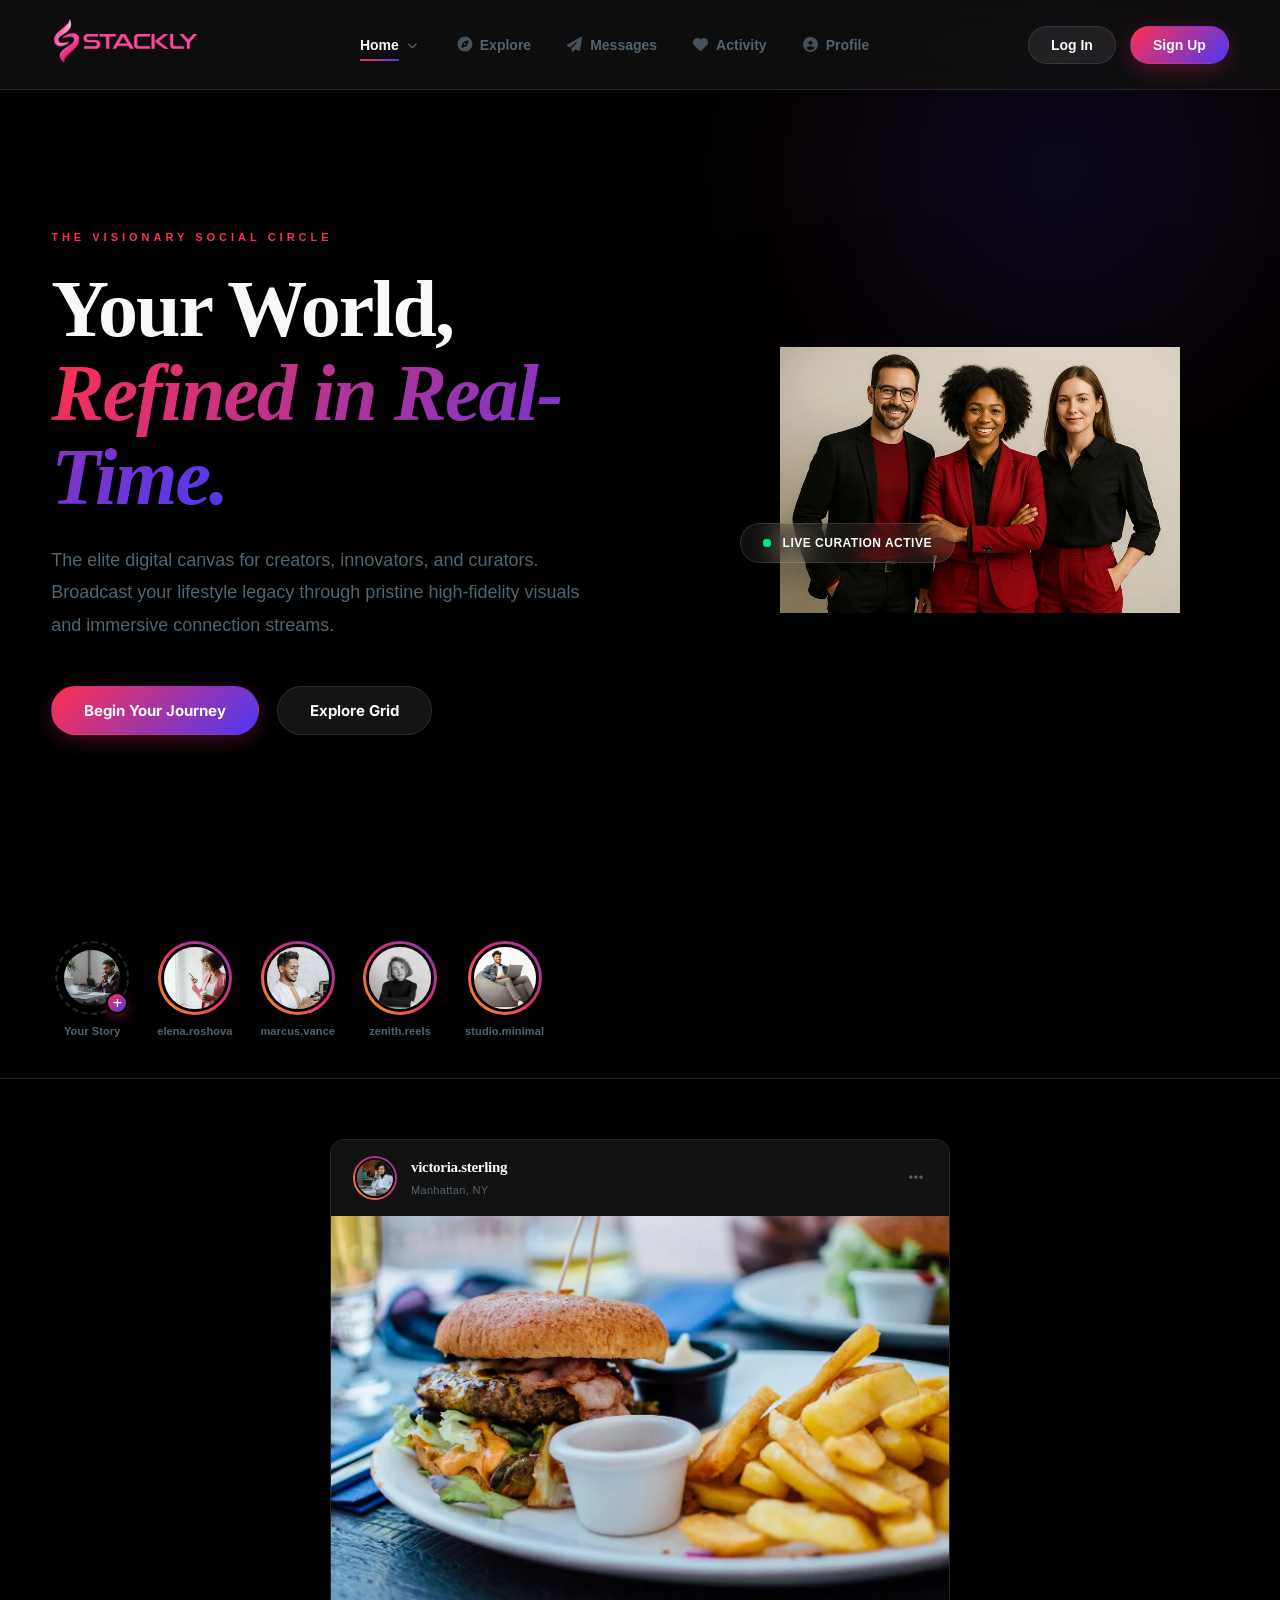
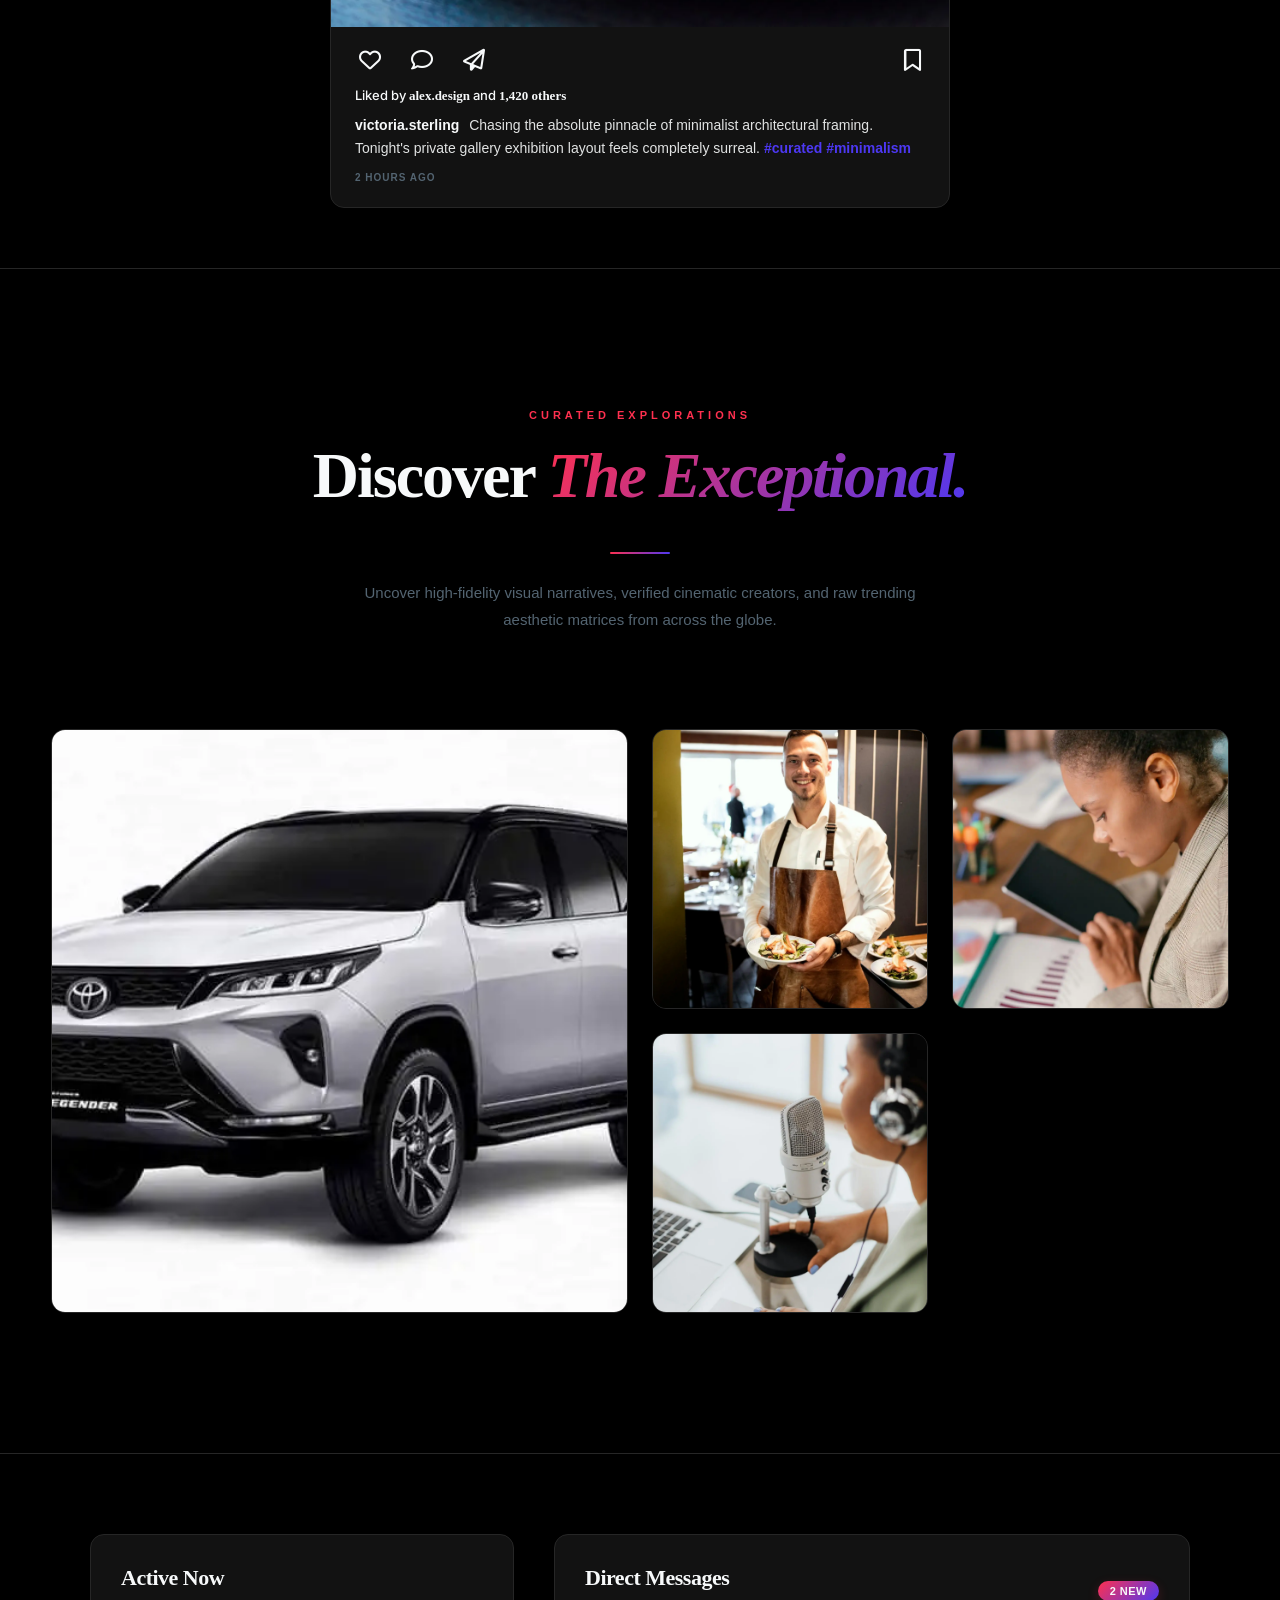
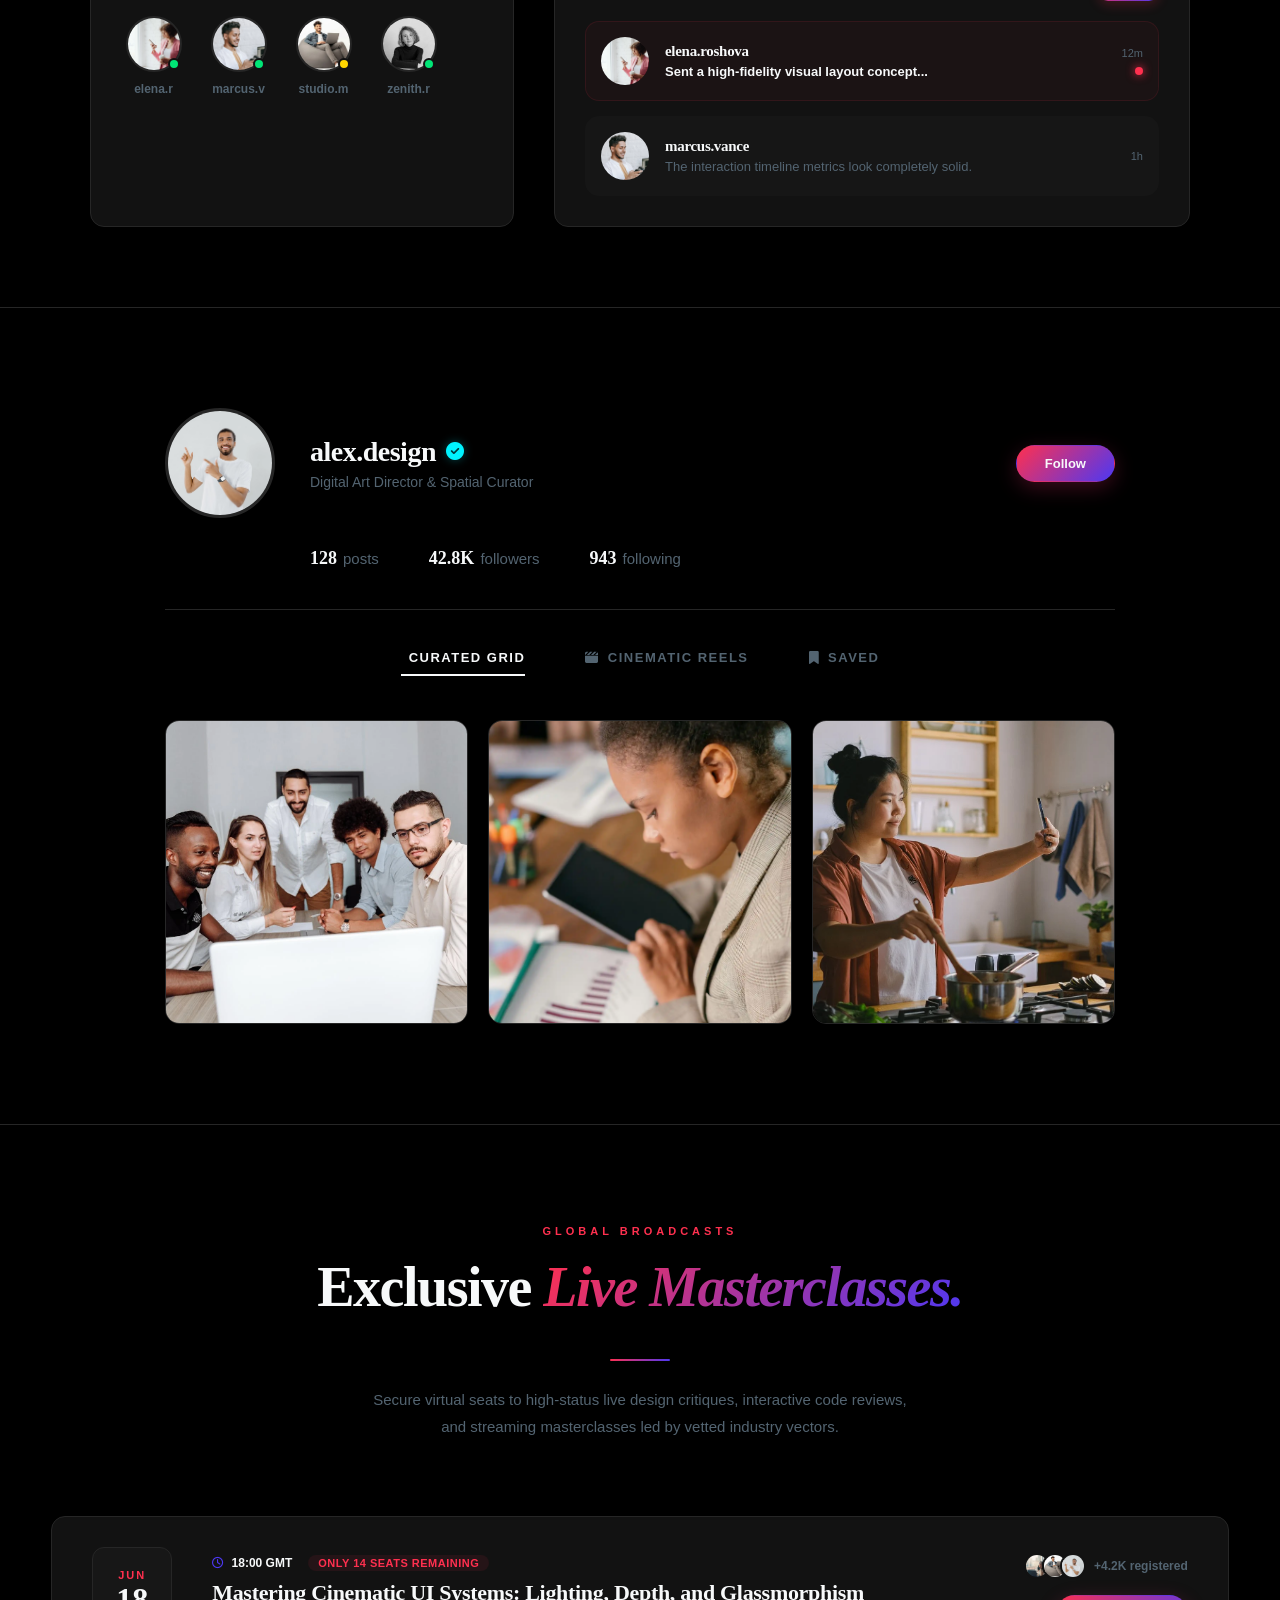
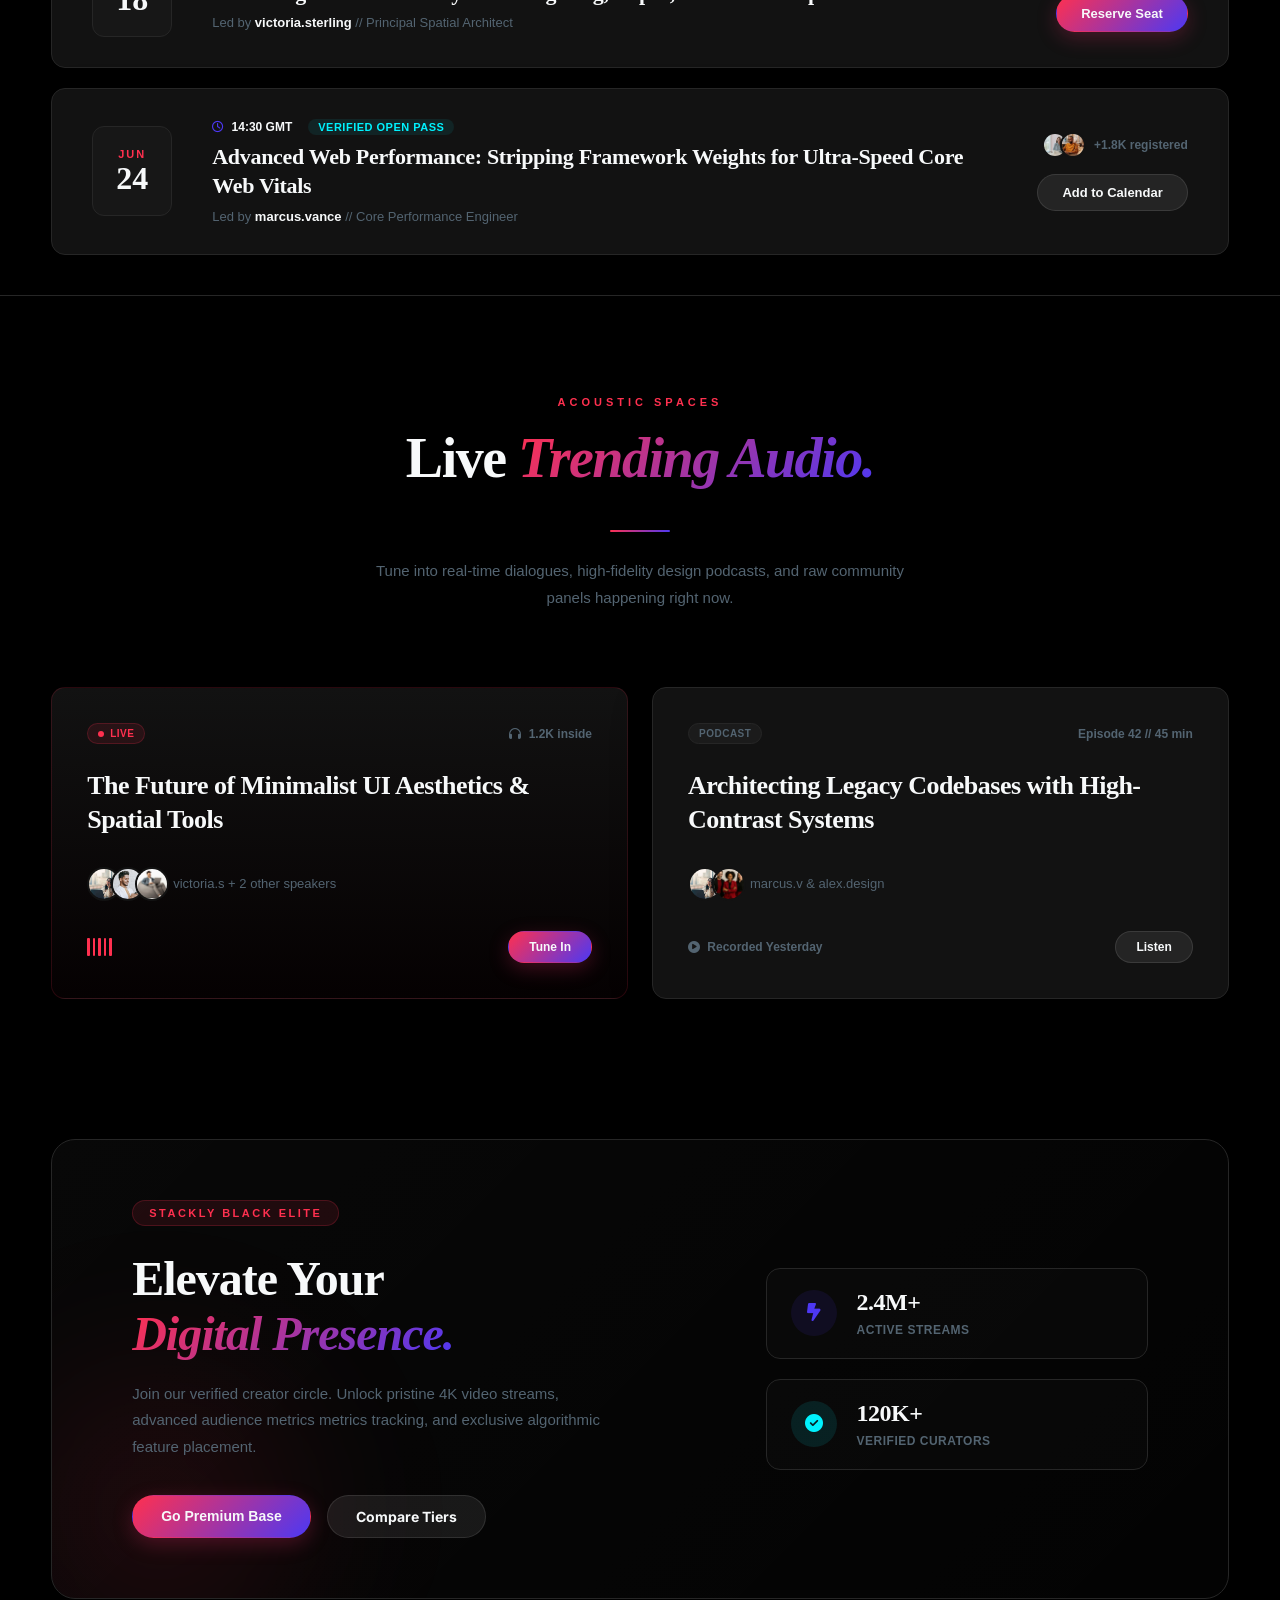
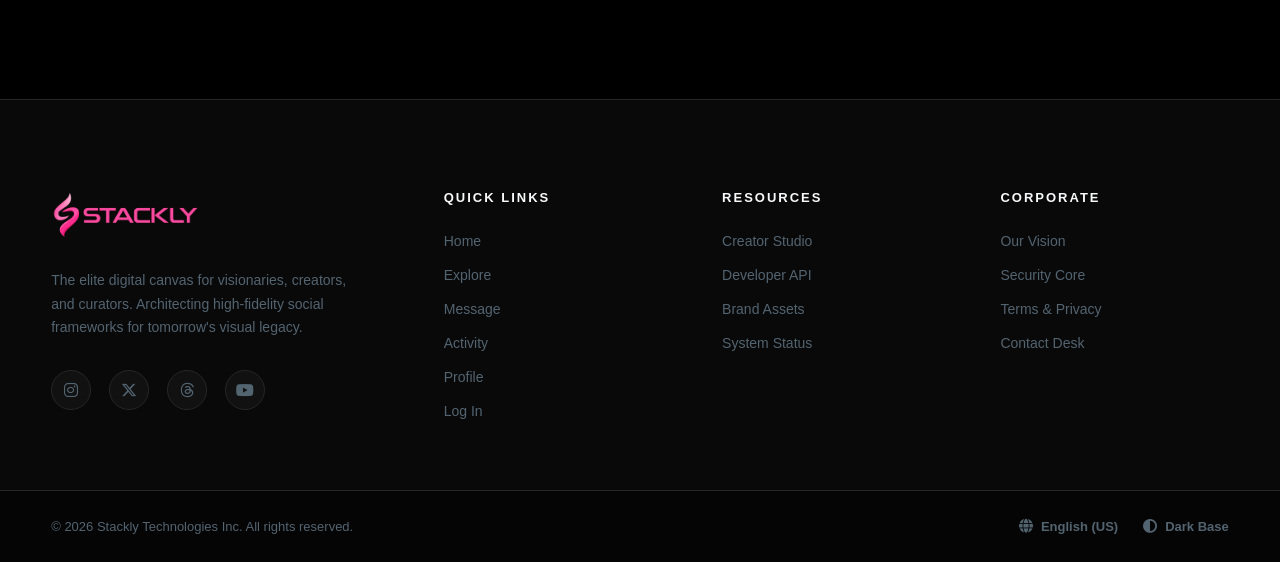
==== commit 9898eaa2: "Add files via upload" ====
--- a/home 2/index.html
+++ b/home 2/index.html
@@ -18,48 +18,54 @@
 
 
 <header class="app-premium-header">
-    <div class="header-glass-backdrop">
-        <div class="header-layout-wrapper">
-            
-            <div class="app-logo-node">
-                <a href="index.html" class="app-logo-title">
-                    <img src="../assets/pink.webp" alt="logo" width="150px" height="50px">
-                </a>
-            </div>
-
-            <nav class="app-navigation-deck">
-                
-                <div class="app-nav-dropdown-wrapper" id="homeDropdownWrapper">
-                    <a href="javascript:void(0);" class="app-nav-link active-link-token" id="dropdownAnchor">
-                        Home <i class="fa-solid fa-chevron-down dropdown-arrow-indicator"></i>
-                    </a>
-                    
-                    <div class="app-nav-dropdown-panel">
-                        <ul class="dropdown-text-stack">
-                            <li><a href="../index.html" class="dropdown-leaf-link">Home Style 1</a></li>
-                        </ul>
-                    </div>
-                </div>
-
-                <a href="explore.html" class="app-nav-link"><i class="fa-solid fa-compass"></i> Explore</a>
-                <a href="message.html" class="app-nav-link"><i class="fa-solid fa-paper-plane"></i> Messages</a>
-                <a href="activity.html" class="app-nav-link"><i class="fa-solid fa-heart"></i> Activity</a>
-                <a href="profile.html" class="app-nav-link"><i class="fa-solid fa-circle-user"></i> Profile</a>
-            </nav>
-
-            <div class="app-action-desk">
-                <a href="log.html" class="btn-social-base btn-app-secondary">Log In</a>
-                <a href="log.html" class="btn-social-base btn-app-primary">Sign Up</a>
-                
-                <button class="mobile-menu-hamburger" id="mobileHamburger" aria-label="Toggle App Navigation Menu">
-                    <span class="burger-bar-line"></span>
-                    <span class="burger-bar-line"></span>
-                    <span class="burger-bar-line"></span>
-                </button>
-            </div>
-
-        </div>
-    </div>
+  <div class="header-glass-backdrop">
+    <div class="header-layout-wrapper">
+        
+      <div class="app-logo-node">
+        <a href="index.html" class="app-logo-title">
+          <img src="../assets/pink.webp" alt="logo" width="150px" height="50px">
+        </a>
+      </div>
+
+      <nav class="app-navigation-deck">
+        
+        <div class="app-nav-dropdown-wrapper" id="homeDropdownWrapper">
+          <a href="index.html" class="app-nav-link active-link-token" id="homeMainLink">
+            Home
+          </a>
+          <span class="dropdown-trigger-icon" id="dropdownAnchor">
+            <i class="fa-solid fa-chevron-down dropdown-arrow-indicator"></i>
+          </span>
+          
+          <div class="app-nav-dropdown-panel">
+            <ul class="dropdown-text-stack">
+              <li><a href="../index.html" class="dropdown-leaf-link">Home Style 1</a></li>
+            </ul>
+          </div>
+        </div>
+
+        <a href="explore.html" class="app-nav-link"><i class="fa-solid fa-compass"></i> Explore</a>
+        <a href="message.html" class="app-nav-link"><i class="fa-solid fa-paper-plane"></i> Messages</a>
+        <a href="activity.html" class="app-nav-link"><i class="fa-solid fa-heart"></i> Activity</a>
+        <a href="profile.html" class="app-nav-link"><i class="fa-solid fa-circle-user"></i> Profile</a>
+
+        <a href="log.html" class="btn-social-base btn-app-secondary mobile-only-auth">Log In</a>
+        <a href="log.html" class="btn-social-base btn-app-primary mobile-only-auth">Sign Up</a>
+      </nav>
+
+      <div class="app-action-desk">
+        <a href="log.html" class="btn-social-base btn-app-secondary desktop-only-auth">Log In</a>
+        <a href="log.html" class="btn-social-base btn-app-primary desktop-only-auth">Sign Up</a>
+        
+        <button class="mobile-menu-hamburger" id="mobileHamburger" aria-label="Toggle App Navigation Menu">
+          <span class="burger-bar-line"></span>
+          <span class="burger-bar-line"></span>
+          <span class="burger-bar-line"></span>
+        </button>
+      </div>
+
+    </div>
+  </div>
 </header>
 
 
--- a/home 2/style.css
+++ b/home 2/style.css
@@ -2,13 +2,12 @@
    ULTRA-PREMIUM & LUXURIOUS HEADER CORE MODULAR CSS WITH DROPDOWN MATRIX
    ========================================================================== */
 
-/* Typography Assignments: Serifs map onto your luxury corporate branding explicitly */
+/* Typography Assignments */
 .app-premium-header .app-logo-title,
 .app-premium-header .app-logo-title span {
     font-family: 'Playfair Display', serif !important;
 }
 
-/* Sans-serif pairing rules for crisp, scannable interactive navigation tracks */
 .app-premium-header .app-nav-link,
 .app-premium-header .btn-social-base,
 .dropdown-leaf-link {
@@ -23,13 +22,12 @@
     z-index: 1000;
     opacity: 0; 
     transform: translateY(-15px);
-    /* Accelerated hardware transition sequence executing on runtime load */
     transition: transform 0.8s cubic-bezier(0.16, 1, 0.3, 1), opacity 0.8s cubic-bezier(0.16, 1, 0.3, 1);
 }
 
-/* Glassmorphic Fluid Layer Base Frame Alignment */
+/* Glassmorphic Layer Frame Setup */
 .header-glass-backdrop {
-    background: rgba(18, 18, 18, 0.75); /* Deep midnight slate frosted canvas overlay */
+    background: rgba(18, 18, 18, 0.75); 
     backdrop-filter: blur(25px);
     -webkit-backdrop-filter: blur(25px);
     border-bottom: 1px solid var(--border-dark);
@@ -46,7 +44,6 @@
     align-items: center;
 }
 
-/* Symmetrical Typography Kerning Weights */
 .app-logo-title {
     font-size: 26px;
     font-weight: 900;
@@ -55,15 +52,7 @@
     letter-spacing: -1px;
 }
 
-.app-logo-title span {
-    color: var(--brand-vibrant);
-    font-style: italic;
-    font-weight: 700;
-}
-
-/* ==========================================================================
-   NAVIGATION CODES & DYNAMIC UNDERLINE INDICATOR MATRICES
-   ========================================================================== */
+/* Navigation Layout Alignment Grid */
 .app-navigation-deck {
     display: flex;
     align-items: center;
@@ -89,7 +78,7 @@
     opacity: 0.8;
 }
 
-/* Modern Minimalist Gradient Action Underline Trace */
+/* Modern Minimalist Underline Animation Trace */
 .app-nav-link::after {
     content: '';
     position: absolute;
@@ -113,12 +102,33 @@
     transform: scaleX(1);
 }
 
-/* ==========================================================================
-   EXACT ACCURATE DROPDOWN OVERLAY BOX GEOMETRY MODULE
+/* Hide mobile duplicated links by default on desktop monitors sizes */
+.mobile-only-auth {
+    display: none !important;
+}
+
+/* ==========================================================================
+   EXACT SPLIT-ACTION DROPDOWN LAYOUT ARCHITECTURE
    ========================================================================== */
 .app-nav-dropdown-wrapper {
+    display: inline-flex;
+    align-items: center;
+    gap: 4px;
     position: relative;
-    display: inline-block;
+}
+
+.dropdown-trigger-icon {
+    display: inline-flex;
+    align-items: center;
+    justify-content: center;
+    padding: 6px 4px;
+    cursor: pointer;
+    color: var(--text-secondary);
+    transition: color 0.3s ease;
+}
+
+.dropdown-trigger-icon:hover {
+    color: var(--text-dark-pure);
 }
 
 .dropdown-arrow-indicator {
@@ -132,7 +142,7 @@
     left: 50%;
     transform: translateX(-50%) translateY(14px);
     width: 170px;
-    background-color: #121212; /* Matches your --surface-dark Slate Obsidian variable token precisely */
+    background-color: #121212; 
     border: 1px solid var(--border-dark);
     border-radius: 6px;
     padding: 6px;
@@ -141,12 +151,9 @@
     visibility: hidden;
     pointer-events: none;
     z-index: 2000;
-    transition: opacity 0.3s cubic-bezier(0.16, 1, 0.3, 1), 
-                transform 0.3s cubic-bezier(0.16, 1, 0.3, 1), 
-                visibility 0.3s ease;
-}
-
-/* Active State Injections Driven via Interactive Clicks Hooks */
+    transition: opacity 0.3s cubic-bezier(0.16, 1, 0.3, 1), transform 0.3s cubic-bezier(0.16, 1, 0.3, 1), visibility 0.3s ease;
+}
+
 .app-nav-dropdown-wrapper.dropdown-visible-active .app-nav-dropdown-panel {
     opacity: 1;
     visibility: visible;
@@ -156,7 +163,7 @@
 
 .app-nav-dropdown-wrapper.dropdown-visible-active .dropdown-arrow-indicator {
     transform: rotate(180deg);
-    color: var(--brand-vibrant); /* Fires Orange Accent color change match on open state */
+    color: var(--brand-vibrant); 
 }
 
 .dropdown-text-stack {
@@ -226,9 +233,6 @@
     transform: translateY(-1px);
 }
 
-/* ==========================================================================
-   HAMBURGER RIGID BAR LINE PACK MECHANICS
-   ========================================================================== */
 .mobile-menu-hamburger {
     display: none;
     background: transparent;
@@ -250,21 +254,31 @@
 }
 
 /* ==========================================================================
-   STRICT 768px LUXURY MEDIA QUERY REFLOW (Curtain Slate Open Panel)
+   STRICT 768px LUXURY MEDIA QUERY REFLOW (Curtain Slate Open Panel Segment)
    ========================================================================== */
 @media (max-width: 768px) {
     .mobile-menu-hamburger {
-        display: flex; /* Activate toggle vector engine visibility */
-    }
-
-    /* Convert standard track options list into a gorgeous full screen slide curtain layout */
+        display: flex;
+    }
+
+    /* Hide standard horizontal desktop-placed actions */
+    .desktop-only-auth {
+        display: none !important;
+    }
+
+    /* Show layout buttons inside the slide out navigation tray drawer list path */
+    .mobile-only-auth {
+        display: inline-flex !important;
+    }
+
+    /* Full screen mobile slide out navigation deck configuration */
     .app-navigation-deck {
         position: fixed;
         top: 0;
         right: -100%;
         width: 300px;
         height: 100vh;
-        background: rgba(14, 14, 14, 0.98); /* Rich midnight matte canvas surface */
+        background: rgba(14, 14, 14, 0.98); 
         backdrop-filter: blur(35px);
         -webkit-backdrop-filter: blur(35px);
         border-left: 1px solid var(--border-dark);
@@ -272,33 +286,60 @@
         flex-direction: column;
         align-items: flex-start;
         justify-content: flex-start;
-        gap: 24px;
+        gap: 20px;
         transition: right 0.6s cubic-bezier(0.16, 1, 0.3, 1);
         overflow-y: auto;
-    }
-
-    /* Triggered state layer driven directly via core script commands toggles */
+        box-sizing: border-box;
+    }
+
     .app-navigation-deck.mobile-tray-active {
         right: 0;
         box-shadow: -30px 0 60px rgba(0, 0, 0, 0.7);
     }
 
+    /* Mobile alignment split framework */
     .app-nav-dropdown-wrapper {
         width: 100%;
+        justify-content: space-between;
     }
 
     .app-nav-link {
-        font-size: 18px; /* Scaled touch row heights for micro mobile actions */
+        font-size: 18px; 
+        width: auto;
+        padding: 8px 0;
+    }
+
+    .dropdown-trigger-icon {
+        padding: 8px 16px; /* Enhanced finger-touch click targets area */
+    }
+
+    .app-nav-link::after {
+        display: none; 
+    }
+
+    /* Mobile vertical button design mappings styling rules inside tray */
+    .app-navigation-deck .btn-social-base {
         width: 100%;
-        padding: 8px 0;
-        justify-content: space-between;
-    }
-
-    .app-nav-link::after {
-        display: none; /* Strip slider accent underline over mobile slide curtain views */
-    }
-
-    /* --- MOBILE CHASSIS ACCORDION EXPANSION --- */
+        padding: 14px 22px;
+        font-size: 16px;
+        box-sizing: border-box;
+        justify-content: center;
+        border-radius: var(--btn-radius);
+    }
+
+    .app-navigation-deck .btn-app-secondary {
+        margin-top: 20px; 
+        background-color: rgba(255, 255, 255, 0.05);
+        border: 1px solid var(--border-dark);
+        color: var(--text-dark-pure);
+    }
+
+    .app-navigation-deck .btn-app-primary {
+        background: var(--btn-primary-bg);
+        color: var(--btn-primary-text);
+    }
+
+    /* Accordion expansion overrides over mobile views layout structures */
     .app-nav-dropdown-panel {
         position: static;
         transform: none !important;
@@ -311,7 +352,7 @@
         background-color: transparent;
         padding: 4px 0 0 16px;
         margin-top: 2px;
-        display: none; /* Managed cleanly via script hooks */
+        display: none; 
     }
 
     .app-nav-dropdown-wrapper.dropdown-visible-active .app-nav-dropdown-panel {
@@ -324,13 +365,7 @@
         color: var(--text-secondary);
     }
 
-    /* Hide horizontal button groups to keep viewport density clean */
-    .btn-app-secondary,
-    .btn-app-primary {
-        display: none;
-    }
-
-    /* High-Status Cross Shape Adaptations for Open States Menu */
+    /* Cross-shape button line animation transitions code mappings */
     .mobile-menu-hamburger.hamburger-active .burger-bar-line:nth-child(1) {
         transform: translateY(8px) rotate(45deg);
         background-color: var(--brand-vibrant);
@@ -345,8 +380,6 @@
         background-color: var(--brand-vibrant);
     }
 }
-
-
 
 
 
@@ -1539,21 +1572,138 @@
 /* ==========================================================================
    STRICT 768px LUXURY MEDIA QUERY REFLOW (Vertical Panel Linear Stack)
    ========================================================================== */
+/* ==========================================================================
+   STRICT 768px LUXURY MEDIA QUERY REFLOW (Perfect Mobile Messaging Reflow)
+   ========================================================================== */
 @media (max-width: 768px) {
+    /* Prevent any unwanted horizontal leaks across messaging layers */
+    html, body {
+        max-width: 100vw;
+        overflow-x: hidden;
+    }
+
     .app-messaging-canvas {
-        padding: 40px 0;
-    }
-
-    /* Collapse split grid layout columns into a balanced vertical stack structure */
+        padding: 30px 0 60px 0;
+        width: 100%;
+        box-sizing: border-box;
+    }
+
+    /* Convert structural layout sizes to fluid screen percentages */
     .messaging-layout-wrapper {
-        grid-template-columns: 1fr;
-        gap: 25px;
-        width: 90%;
-    }
-
-    .active-connections-deck,
+        display: flex;
+        flex-direction: column;
+        width: 100%;
+        padding: 0 16px; /* High fidelity side edge margins alignment */
+        box-sizing: border-box;
+        gap: 24px;
+    }
+
+    /* ==========================================================================
+       LEFT WING: CAROUSEL TRACK RE-ALIGNMENT
+       ========================================================================== */
+    .active-connections-deck {
+        padding: 20px;
+        width: 100%;
+        box-sizing: border-box;
+        border-radius: 12px;
+    }
+
+    .messaging-panel-title {
+        font-size: 18px;
+        margin-bottom: 16px;
+    }
+
+    /* Enable kinetic finger touch sliding acceleration for mobile bubbles track */
+    .connections-scroll-track {
+        gap: 16px;
+        padding-bottom: 8px;
+        width: 100%;
+        -webkit-overflow-scrolling: touch;
+    }
+
+    .connection-status-node {
+        min-width: 60px;
+        gap: 6px;
+    }
+
+    .avatar-status-wrapper {
+        width: 50px;
+        height: 50px;
+    }
+
+    .connection-user-tag {
+        font-size: 11px;
+    }
+
+    /* ==========================================================================
+       RIGHT WING: DIRECT MESSAGE INBOX TRACK RE-ALIGNMENT
+       ========================================================================== */
     .inbox-preview-deck {
-        padding: 22px;
+        padding: 20px;
+        width: 100%;
+        box-sizing: border-box;
+        border-radius: 12px;
+    }
+
+    .inbox-header-row {
+        margin-bottom: 16px;
+    }
+
+    .unread-requests-badge {
+        font-size: 10px;
+        padding: 3px 10px;
+    }
+
+    .inbox-stream-track {
+        gap: 12px;
+        margin-top: 0;
+        width: 100%;
+    }
+
+    /* Fix the text layout bounds inside your list item bars */
+    .inbox-message-row {
+        padding: 12px;
+        border-radius: 10px;
+        width: 100%;
+        box-sizing: border-box;
+        display: flex;
+        align-items: center;
+    }
+
+    .inbox-sender-avatar {
+        width: 44px;
+        height: 44px;
+        flex-shrink: 0; /* Prevents user images from flattening into oval shapes */
+    }
+
+    .message-text-metadata {
+        margin-left: 12px;
+        flex-grow: 1; /* Automatically stretches to occupy the maximum safe middle width */
+        max-width: 60%; /* Locks text truncation boundaries perfectly */
+    }
+
+    .message-text-metadata h4 {
+        font-size: 14px;
+    }
+
+    .message-snippet-text {
+        font-size: 12px;
+    }
+
+    .message-metrics-node {
+        flex-shrink: 0;
+        align-items: flex-end;
+        gap: 6px;
+    }
+
+    .message-timestamp {
+        font-size: 10px;
+    }
+
+    /* Deactivate translation transforms over touch interfaces to optimize scroll performance */
+    .inbox-message-row:hover {
+        transform: none !important;
+        background-color: rgba(255, 255, 255, 0.04);
     }
 }
 
--- a/home 2/root.css
+++ b/home 2/root.css
@@ -47,6 +47,11 @@
 
 html {
   scroll-behavior: smooth;
+}
+
+html, body {
+  max-width: 100%;
+  overflow-x: hidden;
 }
 
 body {
